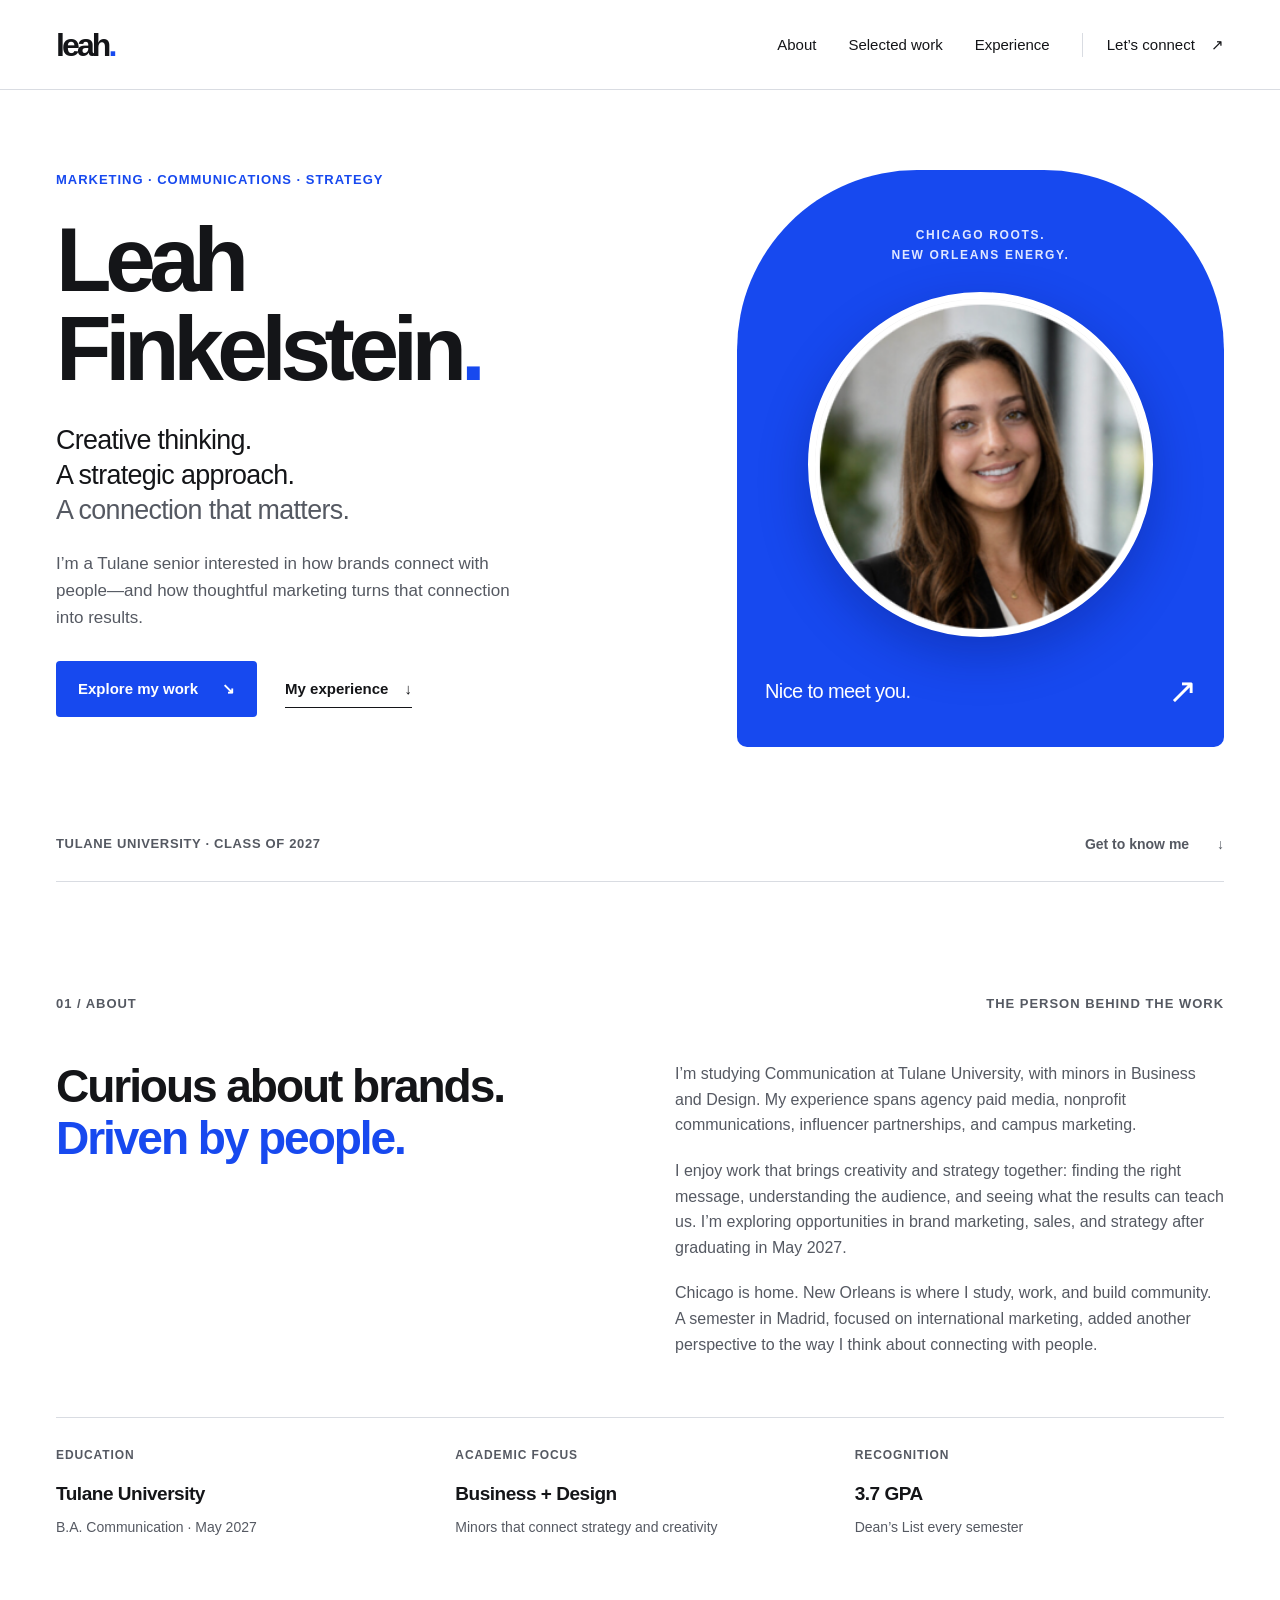
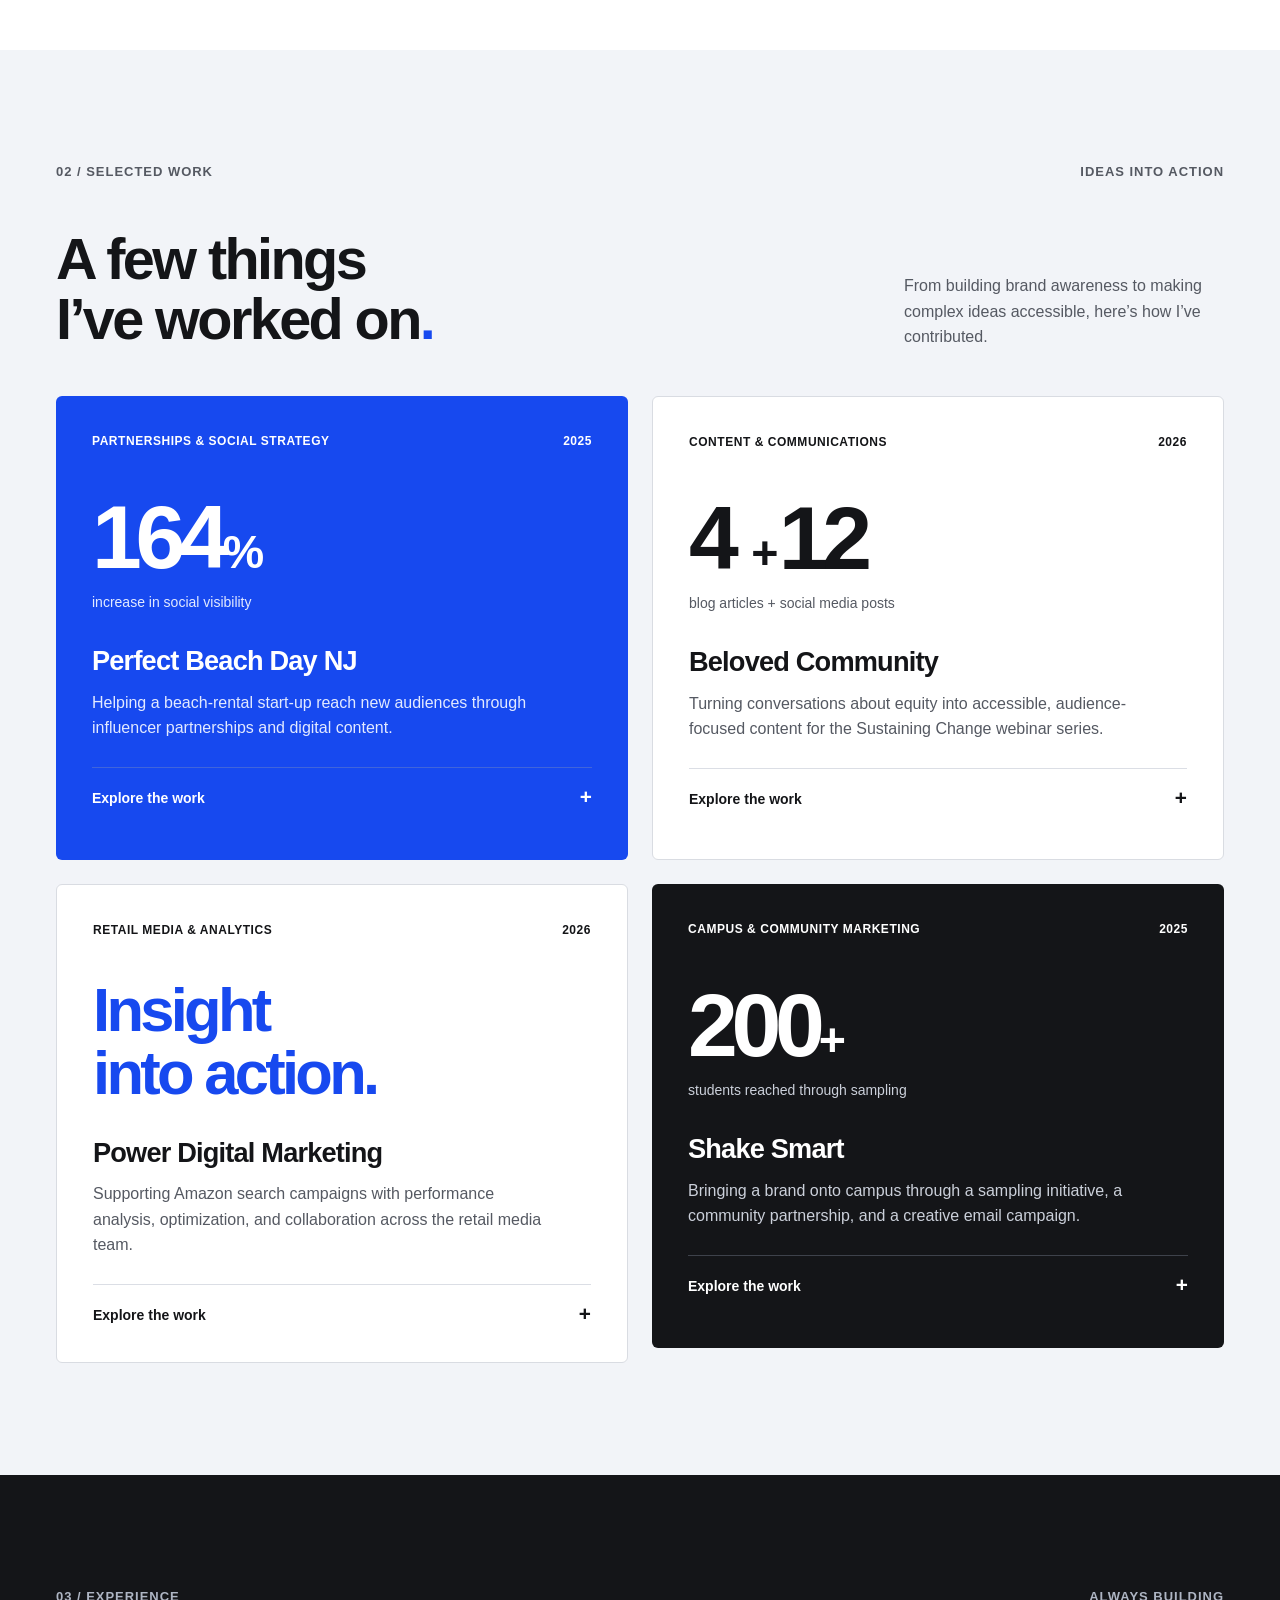
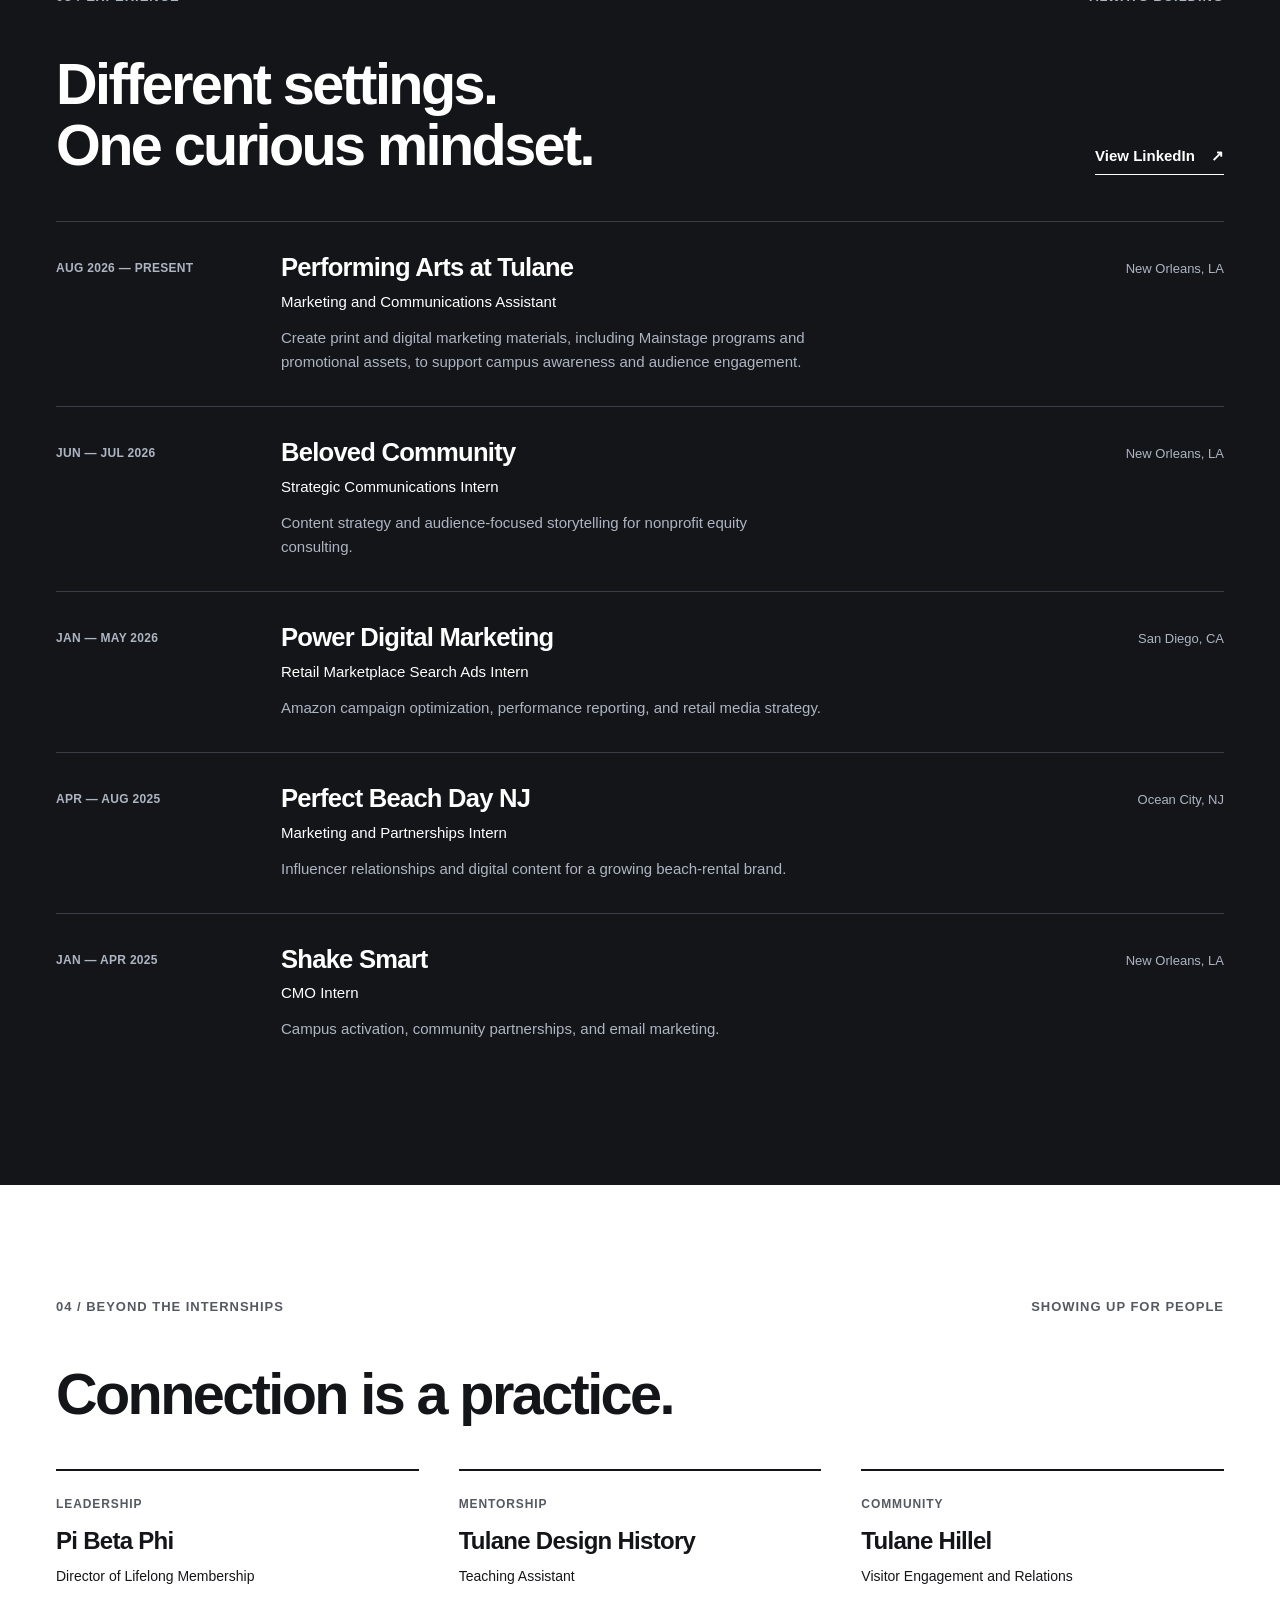
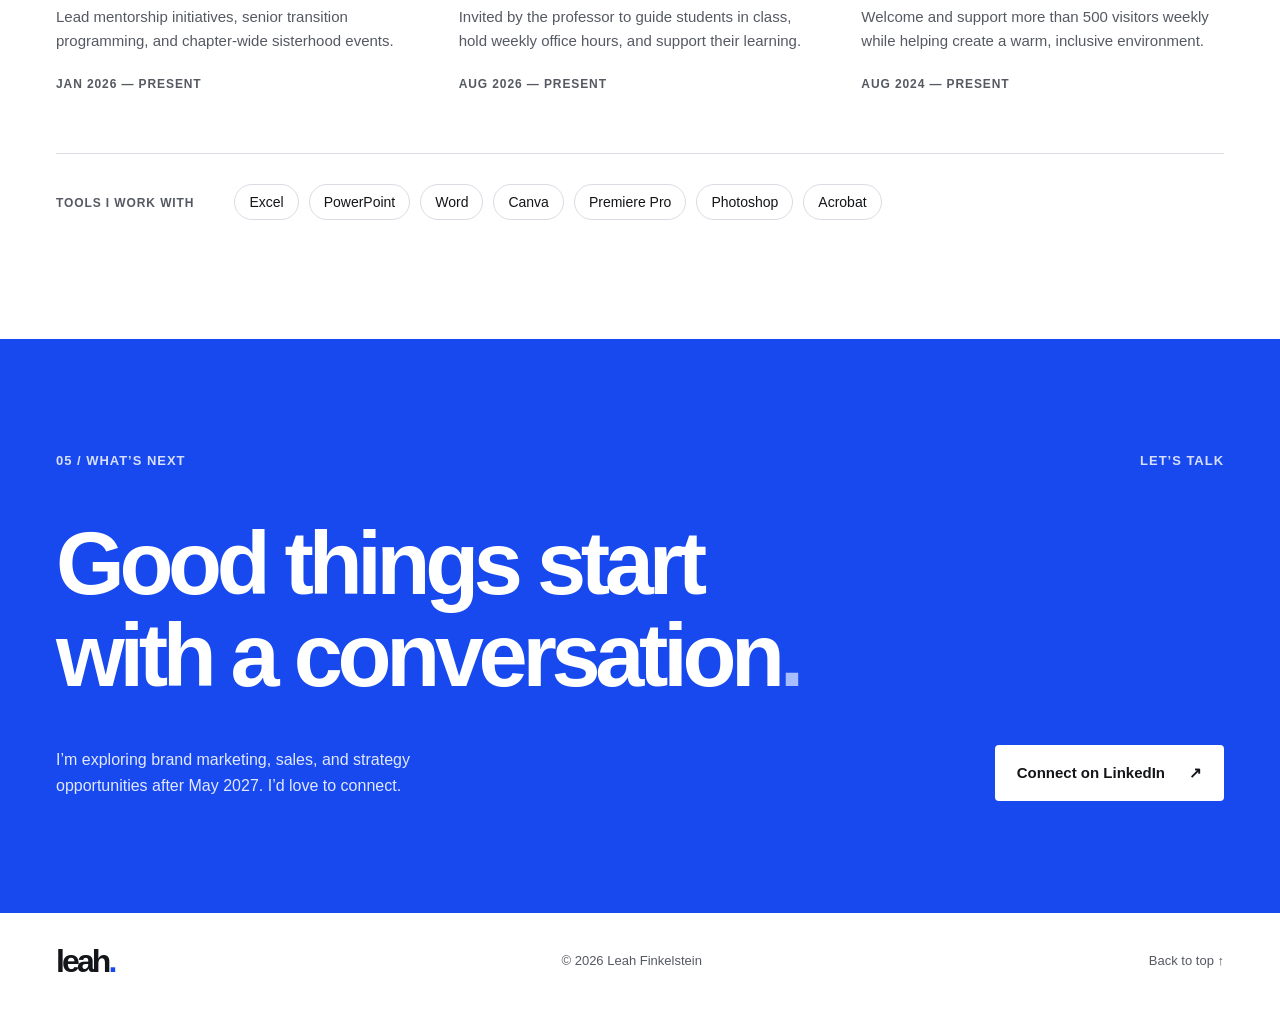
==== index.html @ 6319ee70 "Build responsive marketing portfolio with real portrait, project details, and accessible motion" ====
<!doctype html>
<html lang="en">
<head>
  <meta charset="UTF-8">
  <meta name="viewport" content="width=device-width, initial-scale=1">
  <meta name="description" content="Meet Leah Finkelstein: a Tulane Communication student bringing creative thinking and a strategic approach to brand marketing, paid media, and communications. Graduating May 2027.">
  <meta name="theme-color" content="#1749ef">
  <meta property="og:title" content="Leah Finkelstein | Marketing & Communications">
  <meta property="og:description" content="Creative thinking. Strategic execution. Explore my experience in brand marketing, partnerships, paid media, and communications.">
  <meta property="og:type" content="website">
  <title>Leah Finkelstein | Marketing & Communications</title>
  <link rel="icon" href="data:image/svg+xml,%3Csvg xmlns='http://www.w3.org/2000/svg' viewBox='0 0 64 64'%3E%3Crect width='64' height='64' rx='14' fill='%231749ef'/%3E%3Ctext x='9' y='44' font-size='34' font-family='Arial' font-weight='700' fill='white'%3ELF%3C/text%3E%3C/svg%3E">
  <link rel="stylesheet" href="styles.css">
  <script src="script.js" defer></script>
</head>
<body>
  <a class="skip-link" href="#main">Skip to content</a>
  <div class="progress" aria-hidden="true"></div>
  <header class="header">
    <a class="wordmark" href="#home" aria-label="Leah Finkelstein, home">leah<span>.</span></a>
    <button class="menu-toggle" aria-expanded="false" aria-controls="navigation">Menu <span aria-hidden="true">+</span></button>
    <nav id="navigation" aria-label="Main navigation">
      <a href="#about">About</a><a href="#work">Selected work</a><a href="#experience">Experience</a><a href="#contact" class="nav-contact">Let’s connect <span aria-hidden="true">↗</span></a>
    </nav>
  </header>
  <main id="main">
    <section class="hero wrap" id="home" aria-labelledby="hero-title">
      <div class="hero-copy">
        <p class="eyebrow entrance">MARKETING · COMMUNICATIONS · STRATEGY</p>
        <h1 id="hero-title" class="entrance">Leah<br>Finkelstein<span class="blue">.</span></h1>
        <p class="hero-intro entrance">Creative thinking.<br>A strategic approach.<br><span>A connection that matters.</span></p>
        <p class="hero-description entrance">I’m a Tulane senior interested in how brands connect with people—and how thoughtful marketing turns that connection into results.</p>
        <div class="actions entrance"><a class="button primary" href="#work">Explore my work <span aria-hidden="true">↘</span></a><a class="text-link" href="#experience">My experience <span aria-hidden="true">↓</span></a></div>
      </div>
      <div class="portrait-panel entrance">
        <div class="portrait-caption"><span>CHICAGO ROOTS.</span><span>NEW ORLEANS ENERGY.</span></div>
        <div class="portrait"><img src="assets/leah-portrait.png" alt="Leah Finkelstein smiling in a professional headshot" width="470" height="414" fetchpriority="high"></div>
        <div class="portrait-bottom"><span>Nice to meet you.</span><span aria-hidden="true">↗</span></div>
      </div>
      <div class="hero-footer"><span>TULANE UNIVERSITY · CLASS OF 2027</span><a href="#about">Get to know me <span aria-hidden="true">↓</span></a></div>
    </section>

    <section class="about section wrap" id="about" aria-labelledby="about-title">
      <div class="section-label reveal"><span>01 / ABOUT</span><span>THE PERSON BEHIND THE WORK</span></div>
      <div class="about-grid"><h2 id="about-title" class="reveal">Curious about brands.<br><span class="blue">Driven by people.</span></h2>
        <div class="about-copy reveal"><p>I’m studying Communication at Tulane University, with minors in Business and Design. My experience spans agency paid media, nonprofit communications, influencer partnerships, and campus marketing.</p><p>I enjoy work that brings creativity and strategy together: finding the right message, understanding the audience, and seeing what the results can teach us. I’m exploring opportunities in brand marketing, sales, and strategy after graduating in May 2027.</p><p>Chicago is home. New Orleans is where I study, work, and build community. A semester in Madrid, focused on international marketing, added another perspective to the way I think about connecting with people.</p></div></div>
      <div class="education-strip reveal"><div><span class="small-label">EDUCATION</span><strong>Tulane University</strong><p>B.A. Communication · May 2027</p></div><div><span class="small-label">ACADEMIC FOCUS</span><strong>Business + Design</strong><p>Minors that connect strategy and creativity</p></div><div><span class="small-label">RECOGNITION</span><strong>3.7 GPA</strong><p>Dean’s List every semester</p></div></div>
    </section>

    <section class="work section" id="work" aria-labelledby="work-title"><div class="wrap">
      <div class="section-label reveal"><span>02 / SELECTED WORK</span><span>IDEAS INTO ACTION</span></div>
      <div class="section-heading reveal"><h2 id="work-title">A few things<br>I’ve worked on<span class="blue">.</span></h2><p>From building brand awareness to making complex ideas accessible, here’s how I’ve contributed.</p></div>
      <div class="projects">
        <article class="project project-blue reveal"><div class="project-top"><span>PARTNERSHIPS & SOCIAL STRATEGY</span><span>2025</span></div><div class="project-stat">164<span>%</span></div><p class="stat-label">increase in social visibility</p><h3>Perfect Beach Day NJ</h3><p>Helping a beach-rental start-up reach new audiences through influencer partnerships and digital content.</p><details><summary>Explore the work <span aria-hidden="true">+</span></summary><div class="detail-content"><p><strong>My role:</strong> Marketing and Partnerships Intern.</p><p>Built and managed 15 influencer partnerships and developed data-driven digital content strategies.</p><p><strong>The results:</strong> Social visibility increased 164% and reach increased 147%, with 97% of resulting traffic coming from new audiences.</p></div></details></article>
        <article class="project project-light reveal"><div class="project-top"><span>CONTENT & COMMUNICATIONS</span><span>2026</span></div><div class="project-stat">4 <span>+ </span>12</div><p class="stat-label">blog articles + social media posts</p><h3>Beloved Community</h3><p>Turning conversations about equity into accessible, audience-focused content for the Sustaining Change webinar series.</p><details><summary>Explore the work <span aria-hidden="true">+</span></summary><div class="detail-content"><p><strong>My role:</strong> Strategic Communications Intern.</p><p>Developed content strategy, four blog articles, and 12 social media posts to extend the webinar series’ reach.</p><p>Analyzed recordings and transcripts to identify compelling quotes and recommend short-form video segments for promotional campaigns.</p></div></details></article>
        <article class="project project-light reveal"><div class="project-top"><span>RETAIL MEDIA & ANALYTICS</span><span>2026</span></div><div class="project-word">Insight<br>into action.</div><h3>Power Digital Marketing</h3><p>Supporting Amazon search campaigns with performance analysis, optimization, and collaboration across the retail media team.</p><details><summary>Explore the work <span aria-hidden="true">+</span></summary><div class="detail-content"><p><strong>My role:</strong> Retail Marketplace Search Ads Intern.</p><p>Analyzed weekly and month-to-date revenue, traffic, and conversion data to guide bid, budget, and targeting adjustments.</p><p>Collaborated with strategists on launches, budgets, recurring reporting, client presentations, and cross-channel marketing strategy.</p></div></details></article>
        <article class="project project-dark reveal"><div class="project-top"><span>CAMPUS & COMMUNITY MARKETING</span><span>2025</span></div><div class="project-stat">200<span>+</span></div><p class="stat-label">students reached through sampling</p><h3>Shake Smart</h3><p>Bringing a brand onto campus through a sampling initiative, a community partnership, and a creative email campaign.</p><details><summary>Explore the work <span aria-hidden="true">+</span></summary><div class="detail-content"><p><strong>My role:</strong> CMO Intern.</p><p>Developed an on-campus sampling initiative that distributed products to more than 200 students in the brand’s target audience.</p><p>Partnered with the Tulane University Service-Dog Training and Education Program on a charity event. A themed email campaign was featured in Shake Smart’s national newsletter for its creativity and community impact.</p></div></details></article>
      </div>
    </div></section>

    <section class="experience section" id="experience" aria-labelledby="experience-title"><div class="wrap">
      <div class="section-label reveal"><span>03 / EXPERIENCE</span><span>ALWAYS BUILDING</span></div>
      <div class="section-heading reveal"><h2 id="experience-title">Different settings.<br>One curious mindset.</h2><a class="text-link" href="https://www.linkedin.com/in/leah-c-finkelstein" target="_blank" rel="noopener noreferrer">View LinkedIn <span aria-hidden="true">↗</span><span class="sr-only"> (opens in a new tab)</span></a></div>
      <div class="experience-list">
        <article class="experience-row reveal"><p class="date">AUG 2026 — PRESENT</p><div><h3>Performing Arts at Tulane</h3><p class="role">Marketing and Communications Assistant</p><p>Create print and digital marketing materials, including Mainstage programs and promotional assets, to support campus awareness and audience engagement.</p></div><span class="location">New Orleans, LA</span></article>
        <article class="experience-row reveal"><p class="date">JUN — JUL 2026</p><div><h3>Beloved Community</h3><p class="role">Strategic Communications Intern</p><p>Content strategy and audience-focused storytelling for nonprofit equity consulting.</p></div><span class="location">New Orleans, LA</span></article>
        <article class="experience-row reveal"><p class="date">JAN — MAY 2026</p><div><h3>Power Digital Marketing</h3><p class="role">Retail Marketplace Search Ads Intern</p><p>Amazon campaign optimization, performance reporting, and retail media strategy.</p></div><span class="location">San Diego, CA</span></article>
        <article class="experience-row reveal"><p class="date">APR — AUG 2025</p><div><h3>Perfect Beach Day NJ</h3><p class="role">Marketing and Partnerships Intern</p><p>Influencer relationships and digital content for a growing beach-rental brand.</p></div><span class="location">Ocean City, NJ</span></article>
        <article class="experience-row reveal"><p class="date">JAN — APR 2025</p><div><h3>Shake Smart</h3><p class="role">CMO Intern</p><p>Campus activation, community partnerships, and email marketing.</p></div><span class="location">New Orleans, LA</span></article>
      </div>
    </div></section>

    <section class="leadership section wrap" aria-labelledby="leadership-title"><div class="section-label reveal"><span>04 / BEYOND THE INTERNSHIPS</span><span>SHOWING UP FOR PEOPLE</span></div><h2 id="leadership-title" class="reveal">Connection is a practice.</h2>
      <div class="leadership-grid">
        <article class="reveal"><span class="small-label">LEADERSHIP</span><h3>Pi Beta Phi</h3><p class="role">Director of Lifelong Membership</p><p>Lead mentorship initiatives, senior transition programming, and chapter-wide sisterhood events.</p><span class="date">JAN 2026 — PRESENT</span></article>
        <article class="reveal"><span class="small-label">MENTORSHIP</span><h3>Tulane Design History</h3><p class="role">Teaching Assistant</p><p>Invited by the professor to guide students in class, hold weekly office hours, and support their learning.</p><span class="date">AUG 2026 — PRESENT</span></article>
        <article class="reveal"><span class="small-label">COMMUNITY</span><h3>Tulane Hillel</h3><p class="role">Visitor Engagement and Relations</p><p>Welcome and support more than 500 visitors weekly while helping create a warm, inclusive environment.</p><span class="date">AUG 2024 — PRESENT</span></article>
      </div>
      <div class="tools-row reveal"><span class="small-label">TOOLS I WORK WITH</span><ul aria-label="Tools"><li>Excel</li><li>PowerPoint</li><li>Word</li><li>Canva</li><li>Premiere Pro</li><li>Photoshop</li><li>Acrobat</li></ul></div>
    </section>

    <section class="contact section" id="contact" aria-labelledby="contact-title"><div class="wrap"><div class="section-label reveal"><span>05 / WHAT’S NEXT</span><span>LET’S TALK</span></div><h2 id="contact-title" class="reveal">Good things start<br>with a conversation<span>.</span></h2><div class="contact-bottom reveal"><p>I’m exploring brand marketing, sales, and strategy opportunities after May 2027. I’d love to connect.</p><a class="button light" href="https://www.linkedin.com/in/leah-c-finkelstein" target="_blank" rel="noopener noreferrer">Connect on LinkedIn <span aria-hidden="true">↗</span><span class="sr-only"> (opens in a new tab)</span></a></div></div></section>
  </main>
  <footer class="footer wrap"><a class="wordmark" href="#home" aria-label="Back to top">leah<span>.</span></a><span>© 2026 Leah Finkelstein</span><a href="#home">Back to top ↑</a></footer>
</body>
</html>
---- styles.css ----
:root{--blue:#1749ef;--ink:#141518;--muted:#555962;--line:#d9dce2;--paper:#fff;--light:#f2f4f8;--max:1240px}*{box-sizing:border-box}html{scroll-behavior:smooth;scroll-padding-top:100px}body{margin:0;background:var(--paper);color:var(--ink);font-family:Arial,Helvetica,sans-serif;font-size:16px;line-height:1.6}a{color:inherit;text-decoration:none}button{font:inherit}a,button,summary{-webkit-tap-highlight-color:transparent}a:focus-visible,button:focus-visible,summary:focus-visible{outline:3px solid #ffb000;outline-offset:6px}::selection{background:#c8d4ff;color:#101321}.wrap{width:min(var(--max),calc(100% - 112px));margin-inline:auto}.section{padding-block:112px}h1,h2,h3,p{margin:0}h1,h2,h3{line-height:1.05;letter-spacing:-.045em}h2{font-size:clamp(2.35rem,4.5vw,4rem);font-weight:600}h3{font-size:1.7rem;letter-spacing:-.03em}p{color:var(--muted)}.blue{color:var(--blue)}.header{height:90px;display:flex;align-items:center;justify-content:space-between;padding-inline:56px;border-bottom:1px solid var(--line);position:sticky;top:0;z-index:20;background:rgba(255,255,255,.95);backdrop-filter:blur(16px)}.wordmark{font-size:2rem;letter-spacing:-.09em;font-weight:800;line-height:1}.wordmark span{color:var(--blue)}nav{display:flex;align-items:center;gap:32px;font-size:.9375rem}nav a{transition:color .2s}nav a:hover{color:var(--blue)}.nav-contact{padding-left:24px;border-left:1px solid var(--line)}.nav-contact span{margin-left:12px}.menu-toggle{display:none}.progress{position:fixed;top:0;left:0;width:100%;height:3px;background:var(--blue);z-index:30;transform:scaleX(0);transform-origin:left}.hero{display:grid;grid-template-columns:1.3fr 1fr;gap:48px;padding-top:80px}.eyebrow,.section-label,.small-label,.project-top,.date,.portrait-caption,.hero-footer{font-size:.8125rem;letter-spacing:.075em;font-weight:600}.eyebrow{color:var(--blue);margin-bottom:24px}.hero h1{font-size:clamp(3.5rem,7.1vw,6.75rem);font-weight:600;letter-spacing:-.07em;line-height:.98}.hero-intro{color:var(--ink);font-size:clamp(1.2rem,2.1vw,1.75rem);line-height:1.3;letter-spacing:-.025em;margin-top:30px}.hero-intro span{color:var(--muted)}.hero-description{max-width:480px;margin-top:22px;font-size:1.0625rem;line-height:1.6}.actions{display:flex;gap:28px;align-items:center;margin-top:30px}.button{display:inline-flex;gap:24px;align-items:center;justify-content:center;padding:16px 22px;font-size:.9375rem;font-weight:600;border-radius:4px;transition:transform .2s,box-shadow .2s}.button:hover{transform:translateY(-3px);box-shadow:0 8px 24px #0002}.primary{background:var(--blue);color:white}.text-link{font-size:.9375rem;font-weight:600;border-bottom:1px solid;padding-block:6px;display:inline-block}.text-link:hover{color:var(--blue)}.text-link span[aria-hidden]{margin-left:12px}.portrait-panel{background:var(--blue);color:white;align-self:stretch;border-radius:180px 180px 10px 10px;min-height:540px;display:flex;align-items:center;justify-content:space-between;flex-direction:column;padding:55px 28px 28px;position:relative;overflow:hidden;transition:transform .4s}.portrait-panel:hover{transform:rotate(1deg)}.portrait-caption{display:flex;flex-direction:column;text-align:center;line-height:1.7;color:#e0e7ff;font-size:.75rem;letter-spacing:.14em}.portrait{width:88%;max-width:345px;aspect-ratio:1;border-radius:50%;overflow:hidden;position:relative;box-shadow:0 18px 50px #05166b55;border:7px solid white;margin-block:26px;background:#eee}.portrait img{position:absolute;width:167.86%;max-width:none;height:auto;left:-33.57%;top:-28.57%}.portrait-bottom{width:100%;display:flex;justify-content:space-between;align-items:center;font-size:1.25rem;letter-spacing:-.03em}.portrait-bottom span:last-child{font-size:2.2rem}.hero-footer{grid-column:1/-1;display:flex;justify-content:space-between;align-items:center;padding-block:26px;border-bottom:1px solid var(--line);color:var(--muted);margin-top:12px;letter-spacing:.05em}.hero-footer a{font-size:.875rem;letter-spacing:0}.hero-footer a span{margin-left:24px}.section-label{display:flex;justify-content:space-between;gap:20px;color:var(--muted);margin-bottom:46px}.section-label span:last-child{color:var(--muted)}.about-grid{display:grid;grid-template-columns:1fr 1fr;gap:70px}.about h2{font-size:clamp(2.4rem,3.6vw,3.5rem);line-height:1.12}.about-copy p+p{margin-top:20px}.education-strip{display:grid;grid-template-columns:1fr 1fr 1fr;border-top:1px solid var(--line);margin-top:60px;padding-top:28px;gap:30px}.small-label{display:block;color:var(--muted);font-size:.75rem;margin-bottom:14px}.education-strip strong{display:block;font-size:1.1875rem;letter-spacing:-.025em}.education-strip p{font-size:.875rem;margin-top:6px}.work{background:var(--light)}.section-heading{display:flex;align-items:flex-end;justify-content:space-between;gap:40px;margin-bottom:46px}.section-heading>p{max-width:320px}.projects{display:grid;grid-template-columns:1fr 1fr;gap:24px;align-items:start}.project{padding:36px;border-radius:6px;min-height:464px;transition:transform .25s,box-shadow .25s}.project:hover{transform:translateY(-5px);box-shadow:0 16px 35px #1111}.project-top{display:flex;justify-content:space-between;gap:20px;font-size:.75rem;letter-spacing:.045em}.project-stat{font-size:clamp(4.5rem,7vw,6.5rem);font-weight:600;letter-spacing:-.07em;line-height:1;margin-top:42px}.project-stat>span{font-size:.52em}.stat-label{font-size:.875rem;margin-top:8px}.project h3{margin:34px 0 14px}.project>p:not(.stat-label){max-width:450px}.project-blue{background:var(--blue);color:#fff}.project-blue p{color:#e3eaff}.project-light{background:#fff;border:1px solid var(--line)}.project-dark{background:var(--ink);color:#fff}.project-dark p{color:#cbd0da}.project-word{font-size:clamp(3rem,4.8vw,4.1rem);font-weight:600;letter-spacing:-.06em;line-height:1.03;color:var(--blue);margin-top:38px}.project details{border-top:1px solid #929bb055;margin-top:26px}.project summary{cursor:pointer;display:flex;justify-content:space-between;padding-top:19px;list-style:none;font-size:.875rem;font-weight:600}.project summary::-webkit-details-marker{display:none}.project summary span{font-size:1.3rem;line-height:1;transition:transform .2s}.project details[open] summary span{transform:rotate(45deg)}.detail-content{padding-top:22px;font-size:.9375rem}.detail-content p+p{margin-top:12px}.experience{background:var(--ink);color:#fff}.experience .section-label,.experience .section-label span:last-child{color:#aeb5c3}.experience .text-link:hover{color:#a9bdff}.experience-row{display:grid;grid-template-columns:190px 1fr 155px;gap:35px;padding-block:32px;border-top:1px solid #393d45}.experience-row .date{color:#adb5c3;padding-top:5px;font-size:.75rem;letter-spacing:.025em}.experience-row h3{font-size:1.6rem}.experience-row p{color:#adb5c3;font-size:.9375rem;max-width:540px}.experience-row .role{color:#fff;margin-block:9px 12px}.location{font-size:.8125rem;color:#adb5c3;text-align:right;padding-top:5px}.leadership-grid{display:grid;grid-template-columns:repeat(3,1fr);gap:40px;margin-top:44px}.leadership-grid article{border-top:2px solid var(--ink);padding-top:24px}.leadership-grid h3{font-size:1.5rem}.leadership-grid .role{color:var(--ink);font-size:.875rem;margin:12px 0 18px}.leadership-grid article>p:not(.role){font-size:.9375rem}.leadership-grid .date{display:block;color:var(--muted);font-size:.75rem;margin-top:22px}.tools-row{display:flex;gap:40px;align-items:baseline;margin-top:58px;border-top:1px solid var(--line);padding-top:30px}.tools-row .small-label{white-space:nowrap}.tools-row ul{list-style:none;padding:0;margin:0;display:flex;flex-wrap:wrap;gap:10px}.tools-row li{border:1px solid var(--line);border-radius:30px;padding:6px 14px;font-size:.875rem}.contact{background:var(--blue);color:white}.contact .section-label,.contact .section-label span:last-child{color:#d7e0ff}.contact h2{font-size:clamp(2.75rem,6.9vw,6rem);letter-spacing:-.06em}.contact h2>span{color:#a8bdff}.contact-bottom{display:flex;align-items:center;justify-content:space-between;gap:40px;margin-top:42px}.contact-bottom p{color:#e1e8ff;max-width:400px}.light{background:#fff;color:var(--ink)}.footer{padding-block:32px;display:flex;justify-content:space-between;align-items:center;gap:20px}.footer>span,.footer>a:last-child{font-size:.8125rem;color:var(--muted)}.skip-link{position:fixed;left:16px;top:-100px;z-index:99;background:white;color:var(--ink);padding:12px 20px;border:2px solid var(--blue)}.skip-link:focus{top:12px}.sr-only{position:absolute;width:1px;height:1px;padding:0;margin:-1px;overflow:hidden;clip:rect(0,0,0,0);white-space:nowrap;border:0}.reveal{transition:opacity .7s ease,transform .7s ease}.motion-ready .reveal.pending{opacity:0;transform:translateY(24px)}.entrance{animation:arrive .8s both}.hero h1{animation-delay:.08s}.hero-intro{animation-delay:.15s}.hero-description{animation-delay:.2s}.actions{animation-delay:.25s}.portrait-panel{animation-delay:.2s}@keyframes arrive{from{opacity:0;transform:translateY(20px)}to{opacity:1;transform:translateY(0)}}
@media(min-width:1500px){.hero{padding-top:90px}.portrait-panel{min-height:590px}}
@media(max-width:1000px){.wrap{width:calc(100% - 64px)}.header{padding-inline:32px}.hero{gap:32px;padding-top:55px}.hero h1{font-size:clamp(3.3rem,7.4vw,5.5rem)}.portrait-panel{min-height:490px;padding-inline:22px;padding-top:45px}.portrait-caption{font-size:.6875rem}.about-grid{gap:40px}.experience-row{grid-template-columns:155px 1fr;gap:24px}.location{display:none}.project{padding:28px}.project-top{font-size:.6875rem}.leadership-grid{gap:25px}.section{padding-block:80px}.actions{gap:18px}.button{gap:15px;padding:15px 18px}}
@media(max-width:700px){html{scroll-padding-top:82px}.wrap{width:calc(100% - 40px)}.header{height:72px;padding-inline:20px}.menu-toggle{display:flex;gap:20px;align-items:center;background:none;border:1px solid var(--line);border-radius:4px;padding:7px 12px;font-size:.875rem}.menu-toggle span{font-size:1.25rem;line-height:1}nav{display:none;position:absolute;left:0;right:0;top:72px;padding:20px;background:white;box-shadow:0 10px 20px #0001;align-items:stretch;gap:0}nav.open{display:flex;flex-direction:column}nav a{padding:13px 0}.nav-contact{border-left:0;border-top:1px solid var(--line);margin-top:7px}.hero{grid-template-columns:1fr;padding-top:46px;gap:36px}.eyebrow{font-size:.6875rem;letter-spacing:.06em;margin-bottom:20px}.hero h1{font-size:clamp(3rem,12vw,5.1rem)}.hero-intro{font-size:1.4rem;margin-top:24px}.hero-description{font-size:1rem}.actions{margin-top:25px}.portrait-panel{width:100%;min-height:420px;border-radius:150px 150px 6px 6px;padding:34px 25px 18px;max-width:420px;justify-self:center}.portrait{width:68%;max-width:260px;margin-block:24px}.portrait-caption{font-size:.6875rem}.portrait-bottom{font-size:1.0625rem}.hero-footer{margin-top:0;padding-block:22px;gap:18px;font-size:.625rem;letter-spacing:.02em}.hero-footer a{font-size:.75rem}.hero-footer a span{margin-left:8px}.section{padding-block:64px}.section-label{font-size:.6875rem;margin-bottom:30px;letter-spacing:.05em}.section-label span:last-child{display:none}.about-grid{grid-template-columns:1fr;gap:26px}.about h2{font-size:2.25rem}.education-strip{grid-template-columns:1fr;gap:24px;margin-top:35px}.education-strip>div+div{padding-top:22px;border-top:1px solid var(--line)}.section-heading{align-items:flex-start;flex-direction:column;gap:24px;margin-bottom:30px}h2{font-size:2.5rem}.section-heading>p{max-width:100%}.projects{grid-template-columns:1fr;gap:18px}.project{padding:27px;min-height:0}.project-stat{font-size:5.5rem;margin-top:34px}.project-word{font-size:3.5rem}.project-top{font-size:.6875rem}.project h3{margin-top:28px;font-size:1.6rem}.experience-row{grid-template-columns:1fr;gap:12px;padding-block:27px}.experience-row h3{font-size:1.5rem}.leadership-grid{grid-template-columns:1fr;gap:32px;margin-top:32px}.tools-row{flex-direction:column;gap:6px;margin-top:35px}.contact h2{font-size:clamp(2.3rem,9.6vw,4rem)}.contact-bottom{align-items:flex-start;flex-direction:column;gap:26px;margin-top:28px}.footer{flex-wrap:wrap;padding-block:28px}.footer .wordmark{font-size:1.7rem}.footer>span{font-size:.75rem}.footer>a:last-child{font-size:.75rem}}
@media(prefers-reduced-motion:reduce){html{scroll-behavior:auto}*,*::before,*::after{animation:none!important;transition:none!important}.motion-ready .reveal.pending{opacity:1;transform:none}.portrait-panel:hover,.project:hover,.button:hover{transform:none}}
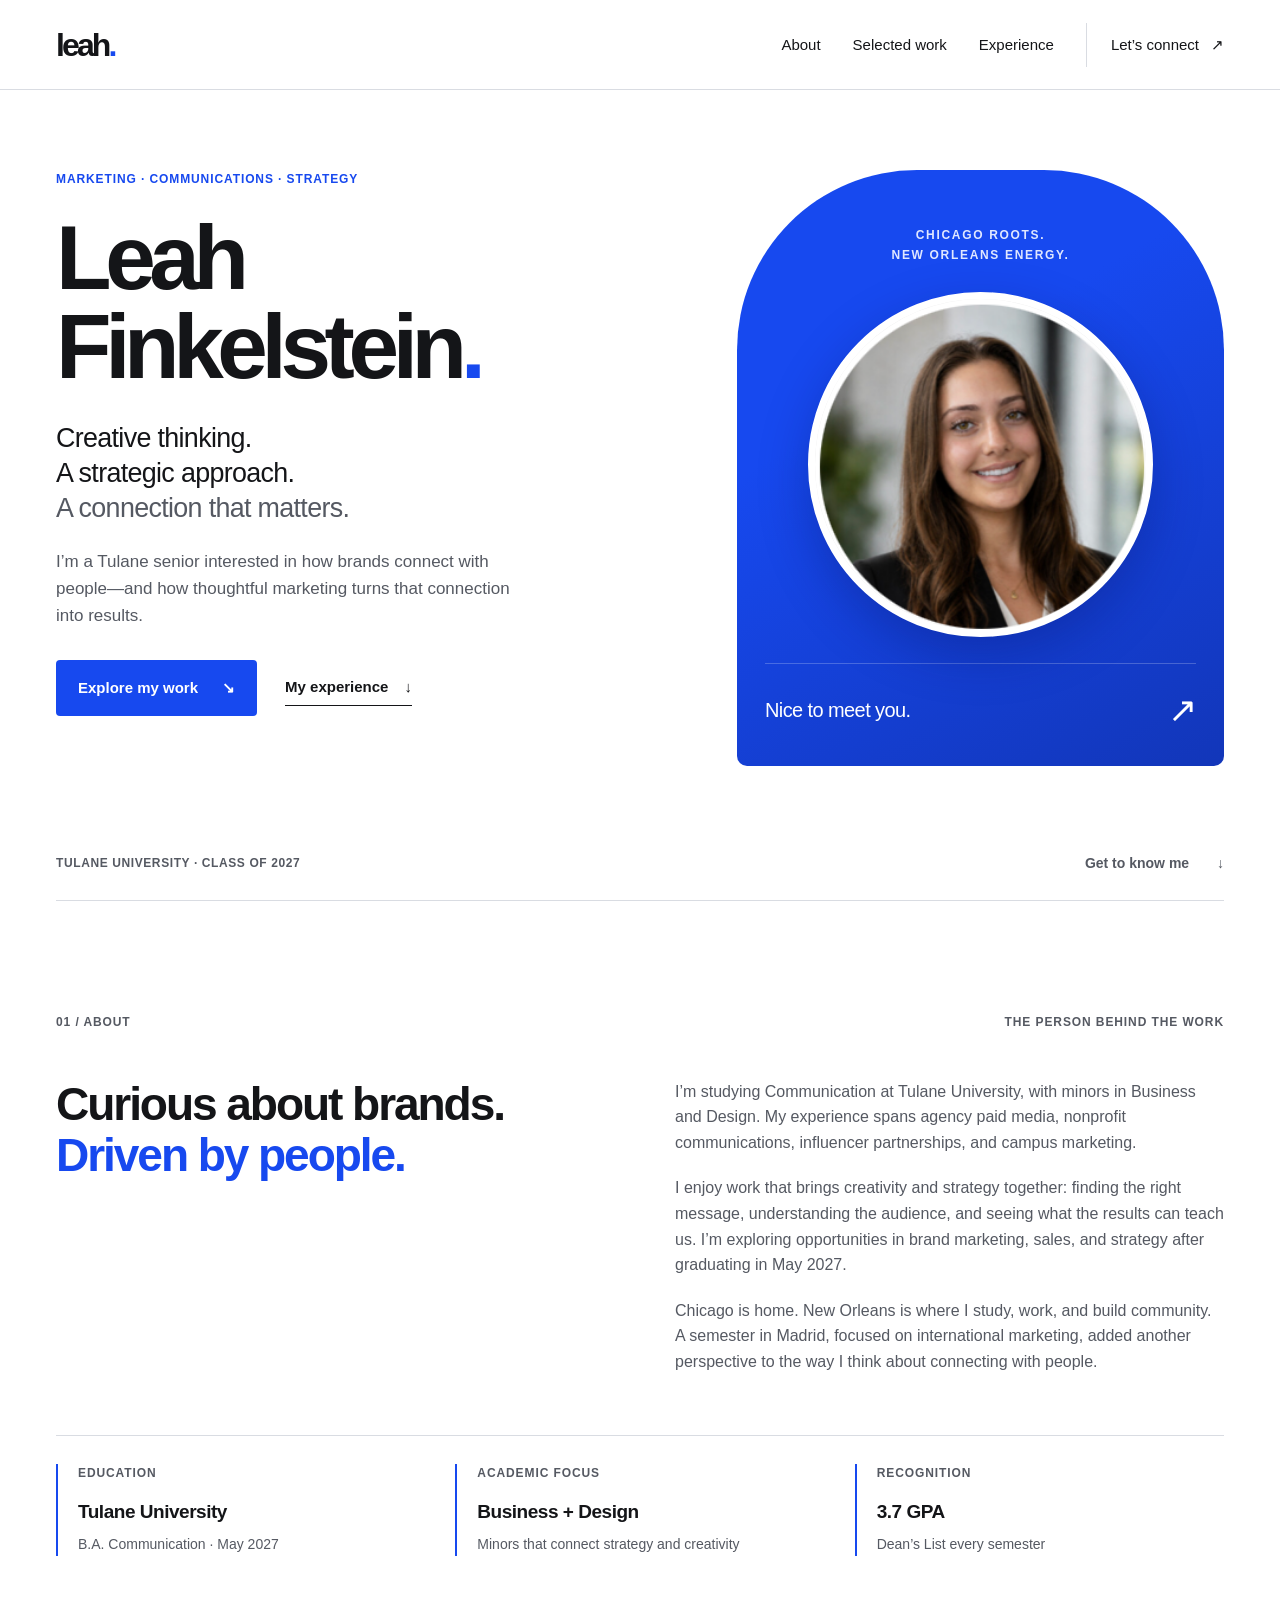
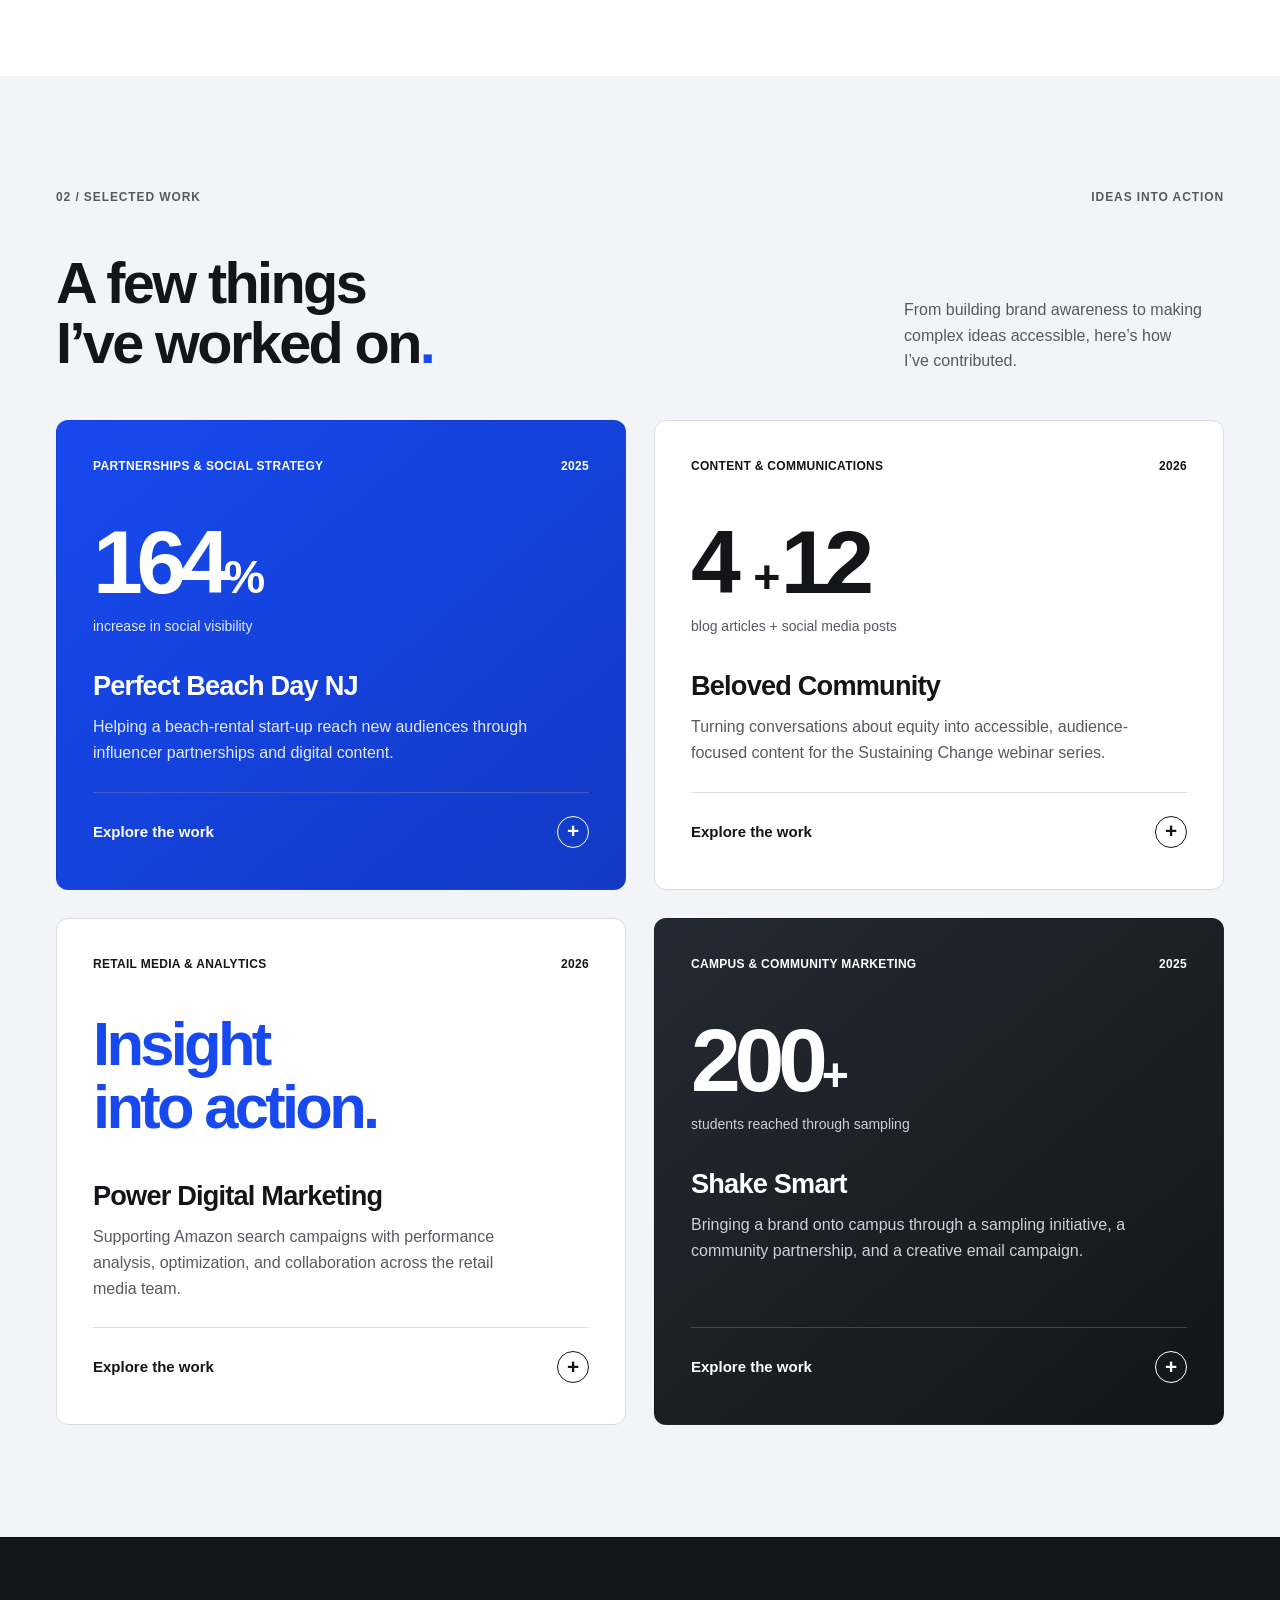
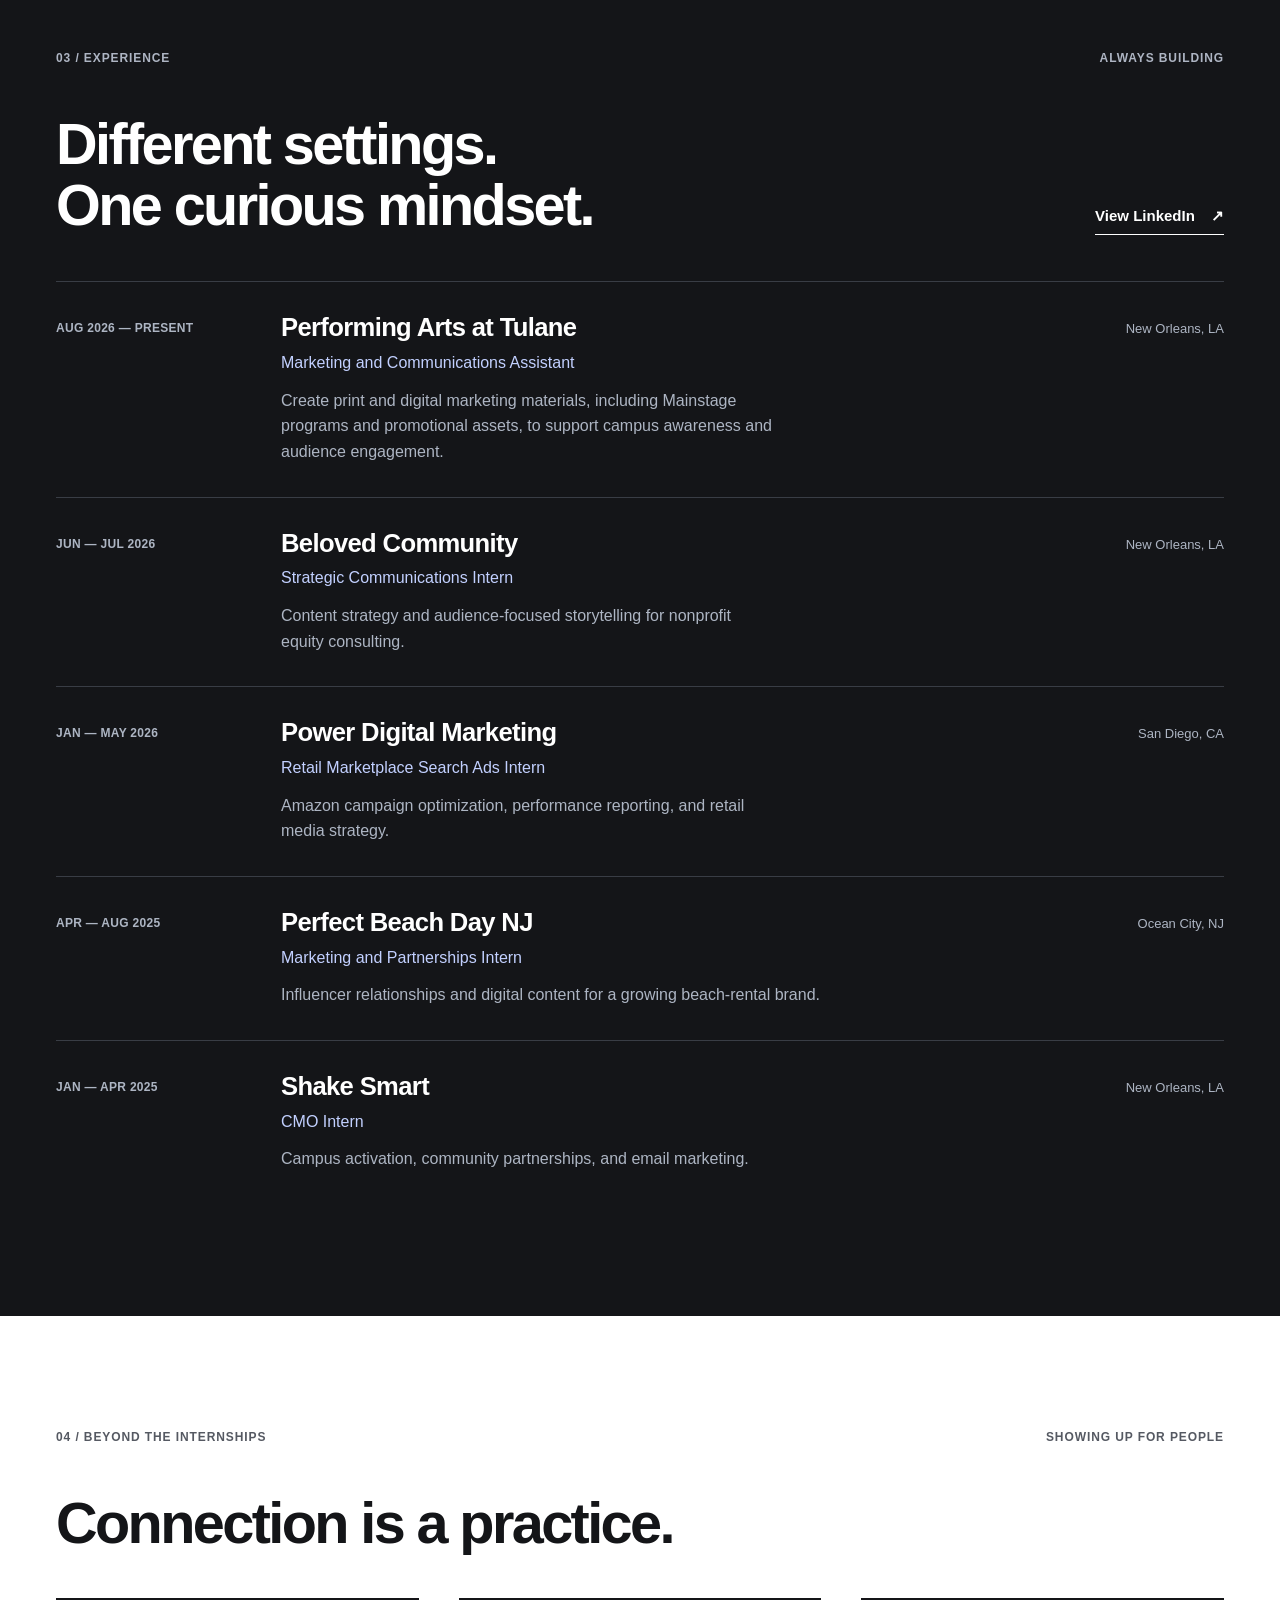
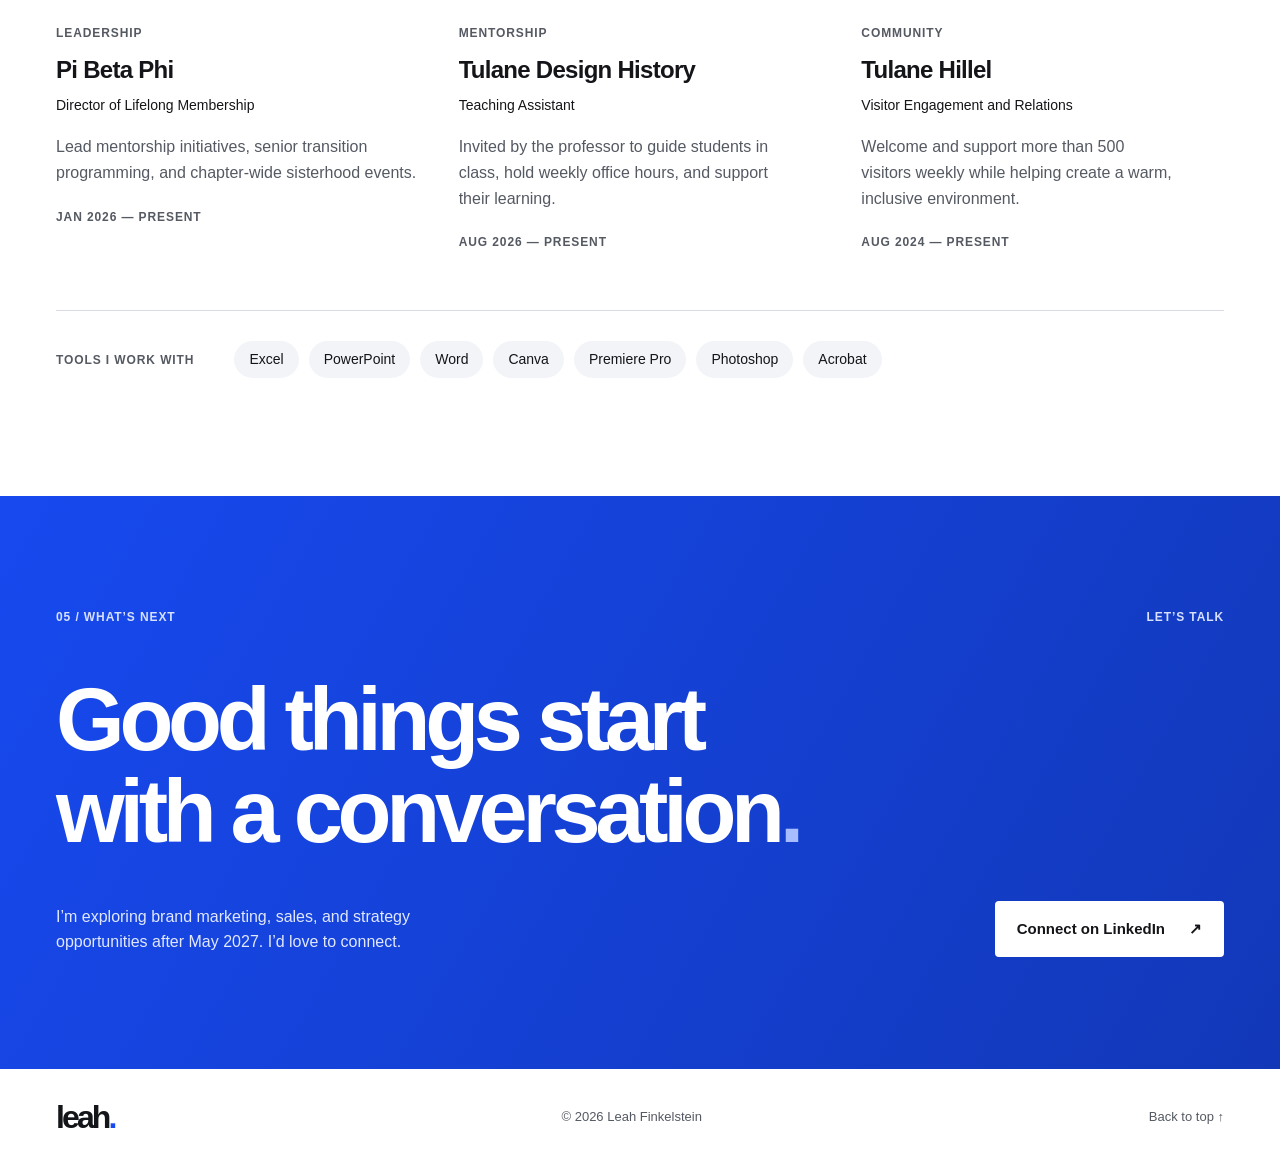
==== commit 5cee84cb: "Improve project labels and support navigation without JavaScript" ====
--- a/index.html
+++ b/index.html
@@ -10,8 +10,9 @@
   <meta property="og:type" content="website">
   <title>Leah Finkelstein | Marketing & Communications</title>
   <link rel="icon" href="data:image/svg+xml,%3Csvg xmlns='http://www.w3.org/2000/svg' viewBox='0 0 64 64'%3E%3Crect width='64' height='64' rx='14' fill='%231749ef'/%3E%3Ctext x='9' y='44' font-size='34' font-family='Arial' font-weight='700' fill='white'%3ELF%3C/text%3E%3C/svg%3E">
-  <link rel="stylesheet" href="styles.css">
-  <script src="script.js" defer></script>
+  <link rel="stylesheet" href="styles.css?v=2">
+  <script src="script.js?v=2" defer></script>
+  <noscript><style>@media(max-width:700px){.header{height:auto;flex-wrap:wrap;padding-block:16px;gap:16px}.menu-toggle{display:none}nav{position:static;display:flex;flex-wrap:wrap;padding:0;box-shadow:none;width:100%;gap:4px}nav a{padding:6px 10px}.nav-contact{border:0;margin:0}}</style></noscript>
 </head>
 <body>
   <a class="skip-link" href="#main">Skip to content</a>
@@ -51,10 +52,10 @@
       <div class="section-label reveal"><span>02 / SELECTED WORK</span><span>IDEAS INTO ACTION</span></div>
       <div class="section-heading reveal"><h2 id="work-title">A few things<br>I’ve worked on<span class="blue">.</span></h2><p>From building brand awareness to making complex ideas accessible, here’s how I’ve contributed.</p></div>
       <div class="projects">
-        <article class="project project-blue reveal"><div class="project-top"><span>PARTNERSHIPS & SOCIAL STRATEGY</span><span>2025</span></div><div class="project-stat">164<span>%</span></div><p class="stat-label">increase in social visibility</p><h3>Perfect Beach Day NJ</h3><p>Helping a beach-rental start-up reach new audiences through influencer partnerships and digital content.</p><details><summary>Explore the work <span aria-hidden="true">+</span></summary><div class="detail-content"><p><strong>My role:</strong> Marketing and Partnerships Intern.</p><p>Built and managed 15 influencer partnerships and developed data-driven digital content strategies.</p><p><strong>The results:</strong> Social visibility increased 164% and reach increased 147%, with 97% of resulting traffic coming from new audiences.</p></div></details></article>
-        <article class="project project-light reveal"><div class="project-top"><span>CONTENT & COMMUNICATIONS</span><span>2026</span></div><div class="project-stat">4 <span>+ </span>12</div><p class="stat-label">blog articles + social media posts</p><h3>Beloved Community</h3><p>Turning conversations about equity into accessible, audience-focused content for the Sustaining Change webinar series.</p><details><summary>Explore the work <span aria-hidden="true">+</span></summary><div class="detail-content"><p><strong>My role:</strong> Strategic Communications Intern.</p><p>Developed content strategy, four blog articles, and 12 social media posts to extend the webinar series’ reach.</p><p>Analyzed recordings and transcripts to identify compelling quotes and recommend short-form video segments for promotional campaigns.</p></div></details></article>
-        <article class="project project-light reveal"><div class="project-top"><span>RETAIL MEDIA & ANALYTICS</span><span>2026</span></div><div class="project-word">Insight<br>into action.</div><h3>Power Digital Marketing</h3><p>Supporting Amazon search campaigns with performance analysis, optimization, and collaboration across the retail media team.</p><details><summary>Explore the work <span aria-hidden="true">+</span></summary><div class="detail-content"><p><strong>My role:</strong> Retail Marketplace Search Ads Intern.</p><p>Analyzed weekly and month-to-date revenue, traffic, and conversion data to guide bid, budget, and targeting adjustments.</p><p>Collaborated with strategists on launches, budgets, recurring reporting, client presentations, and cross-channel marketing strategy.</p></div></details></article>
-        <article class="project project-dark reveal"><div class="project-top"><span>CAMPUS & COMMUNITY MARKETING</span><span>2025</span></div><div class="project-stat">200<span>+</span></div><p class="stat-label">students reached through sampling</p><h3>Shake Smart</h3><p>Bringing a brand onto campus through a sampling initiative, a community partnership, and a creative email campaign.</p><details><summary>Explore the work <span aria-hidden="true">+</span></summary><div class="detail-content"><p><strong>My role:</strong> CMO Intern.</p><p>Developed an on-campus sampling initiative that distributed products to more than 200 students in the brand’s target audience.</p><p>Partnered with the Tulane University Service-Dog Training and Education Program on a charity event. A themed email campaign was featured in Shake Smart’s national newsletter for its creativity and community impact.</p></div></details></article>
+        <article class="project project-blue reveal"><div class="project-top"><span>PARTNERSHIPS & SOCIAL STRATEGY</span><span>2025</span></div><div class="project-stat">164<span>%</span></div><p class="stat-label">increase in social visibility</p><h3>Perfect Beach Day NJ</h3><p>Helping a beach-rental start-up reach new audiences through influencer partnerships and digital content.</p><details><summary>Explore the work <span class="sr-only">at Perfect Beach Day NJ</span><span aria-hidden="true">+</span></summary><div class="detail-content"><p><strong>My role:</strong> Marketing and Partnerships Intern.</p><p>Built and managed 15 influencer partnerships and developed data-driven digital content strategies.</p><p><strong>The results:</strong> Social visibility increased 164% and reach increased 147%, with 97% of resulting traffic coming from new audiences.</p></div></details></article>
+        <article class="project project-light reveal"><div class="project-top"><span>CONTENT & COMMUNICATIONS</span><span>2026</span></div><div class="project-stat">4 <span>+ </span>12</div><p class="stat-label">blog articles + social media posts</p><h3>Beloved Community</h3><p>Turning conversations about equity into accessible, audience-focused content for the Sustaining Change webinar series.</p><details><summary>Explore the work <span class="sr-only">at Beloved Community</span><span aria-hidden="true">+</span></summary><div class="detail-content"><p><strong>My role:</strong> Strategic Communications Intern.</p><p>Developed content strategy, four blog articles, and 12 social media posts to extend the webinar series’ reach.</p><p>Analyzed recordings and transcripts to identify compelling quotes and recommend short-form video segments for promotional campaigns.</p></div></details></article>
+        <article class="project project-light reveal"><div class="project-top"><span>RETAIL MEDIA & ANALYTICS</span><span>2026</span></div><div class="project-word">Insight<br>into action.</div><h3>Power Digital Marketing</h3><p>Supporting Amazon search campaigns with performance analysis, optimization, and collaboration across the retail media team.</p><details><summary>Explore the work <span class="sr-only">at Power Digital Marketing</span><span aria-hidden="true">+</span></summary><div class="detail-content"><p><strong>My role:</strong> Retail Marketplace Search Ads Intern.</p><p>Analyzed weekly and month-to-date revenue, traffic, and conversion data to guide bid, budget, and targeting adjustments.</p><p>Collaborated with strategists on launches, budgets, recurring reporting, client presentations, and cross-channel marketing strategy.</p></div></details></article>
+        <article class="project project-dark reveal"><div class="project-top"><span>CAMPUS & COMMUNITY MARKETING</span><span>2025</span></div><div class="project-stat">200<span>+</span></div><p class="stat-label">students reached through sampling</p><h3>Shake Smart</h3><p>Bringing a brand onto campus through a sampling initiative, a community partnership, and a creative email campaign.</p><details><summary>Explore the work <span class="sr-only">at Shake Smart</span><span aria-hidden="true">+</span></summary><div class="detail-content"><p><strong>My role:</strong> CMO Intern.</p><p>Developed an on-campus sampling initiative that distributed products to more than 200 students in the brand’s target audience.</p><p>Partnered with the Tulane University Service-Dog Training and Education Program on a charity event. A themed email campaign was featured in Shake Smart’s national newsletter for its creativity and community impact.</p></div></details></article>
       </div>
     </div></section>
 
--- a/styles.css
+++ b/styles.css
@@ -3,3 +3,12 @@
 @media(max-width:1000px){.wrap{width:calc(100% - 64px)}.header{padding-inline:32px}.hero{gap:32px;padding-top:55px}.hero h1{font-size:clamp(3.3rem,7.4vw,5.5rem)}.portrait-panel{min-height:490px;padding-inline:22px;padding-top:45px}.portrait-caption{font-size:.6875rem}.about-grid{gap:40px}.experience-row{grid-template-columns:155px 1fr;gap:24px}.location{display:none}.project{padding:28px}.project-top{font-size:.6875rem}.leadership-grid{gap:25px}.section{padding-block:80px}.actions{gap:18px}.button{gap:15px;padding:15px 18px}}
 @media(max-width:700px){html{scroll-padding-top:82px}.wrap{width:calc(100% - 40px)}.header{height:72px;padding-inline:20px}.menu-toggle{display:flex;gap:20px;align-items:center;background:none;border:1px solid var(--line);border-radius:4px;padding:7px 12px;font-size:.875rem}.menu-toggle span{font-size:1.25rem;line-height:1}nav{display:none;position:absolute;left:0;right:0;top:72px;padding:20px;background:white;box-shadow:0 10px 20px #0001;align-items:stretch;gap:0}nav.open{display:flex;flex-direction:column}nav a{padding:13px 0}.nav-contact{border-left:0;border-top:1px solid var(--line);margin-top:7px}.hero{grid-template-columns:1fr;padding-top:46px;gap:36px}.eyebrow{font-size:.6875rem;letter-spacing:.06em;margin-bottom:20px}.hero h1{font-size:clamp(3rem,12vw,5.1rem)}.hero-intro{font-size:1.4rem;margin-top:24px}.hero-description{font-size:1rem}.actions{margin-top:25px}.portrait-panel{width:100%;min-height:420px;border-radius:150px 150px 6px 6px;padding:34px 25px 18px;max-width:420px;justify-self:center}.portrait{width:68%;max-width:260px;margin-block:24px}.portrait-caption{font-size:.6875rem}.portrait-bottom{font-size:1.0625rem}.hero-footer{margin-top:0;padding-block:22px;gap:18px;font-size:.625rem;letter-spacing:.02em}.hero-footer a{font-size:.75rem}.hero-footer a span{margin-left:8px}.section{padding-block:64px}.section-label{font-size:.6875rem;margin-bottom:30px;letter-spacing:.05em}.section-label span:last-child{display:none}.about-grid{grid-template-columns:1fr;gap:26px}.about h2{font-size:2.25rem}.education-strip{grid-template-columns:1fr;gap:24px;margin-top:35px}.education-strip>div+div{padding-top:22px;border-top:1px solid var(--line)}.section-heading{align-items:flex-start;flex-direction:column;gap:24px;margin-bottom:30px}h2{font-size:2.5rem}.section-heading>p{max-width:100%}.projects{grid-template-columns:1fr;gap:18px}.project{padding:27px;min-height:0}.project-stat{font-size:5.5rem;margin-top:34px}.project-word{font-size:3.5rem}.project-top{font-size:.6875rem}.project h3{margin-top:28px;font-size:1.6rem}.experience-row{grid-template-columns:1fr;gap:12px;padding-block:27px}.experience-row h3{font-size:1.5rem}.leadership-grid{grid-template-columns:1fr;gap:32px;margin-top:32px}.tools-row{flex-direction:column;gap:6px;margin-top:35px}.contact h2{font-size:clamp(2.3rem,9.6vw,4rem)}.contact-bottom{align-items:flex-start;flex-direction:column;gap:26px;margin-top:28px}.footer{flex-wrap:wrap;padding-block:28px}.footer .wordmark{font-size:1.7rem}.footer>span{font-size:.75rem}.footer>a:last-child{font-size:.75rem}}
 @media(prefers-reduced-motion:reduce){html{scroll-behavior:auto}*,*::before,*::after{animation:none!important;transition:none!important}.motion-ready .reveal.pending{opacity:1;transform:none}.portrait-panel:hover,.project:hover,.button:hover{transform:none}}
+
+/* Refined rhythm, clearer controls, and responsive interaction states. */
+h1,h2,h3{text-wrap:balance}p{text-wrap:pretty}.hero-copy{min-width:0}.actions{flex-wrap:wrap}.header{transition:box-shadow .25s,border-color .25s}.header.scrolled{box-shadow:0 4px 24px #14151808;border-bottom-color:#e5e8ef}nav a{position:relative;min-height:44px;display:inline-flex;align-items:center}nav a[aria-current="location"]{color:var(--blue)}nav a:not(.nav-contact)::after{content:"";position:absolute;bottom:2px;left:0;width:100%;height:2px;background:var(--blue);transform:scaleX(0);transform-origin:left;transition:transform .25s}nav a[aria-current="location"]::after,nav a:not(.nav-contact):hover::after{transform:scaleX(1)}.button span[aria-hidden],.text-link span[aria-hidden]{display:inline-block;transition:transform .25s}.button:hover span[aria-hidden],.text-link:hover span[aria-hidden]{transform:translate(3px,-3px)}.button.primary:hover span[aria-hidden]{transform:translate(3px,3px)}.portrait-panel{background:linear-gradient(150deg,#1749ef 35%,#1236b9 100%)}.portrait-panel:hover{transform:none}.portrait{transition:box-shadow .5s,transform .5s}.portrait-panel:hover .portrait{transform:translateY(-5px);box-shadow:0 26px 55px #04125766}.portrait-bottom{border-top:1px solid #ffffff38;padding-top:18px}.about-copy{max-width:570px}.education-strip{padding-bottom:8px}.education-strip>div{border-left:2px solid var(--blue);padding-left:20px}.projects{align-items:stretch;gap:28px}.project{display:flex;flex-direction:column;border-radius:12px;min-width:0;border:1px solid transparent}.project-light{border-color:var(--line)}.project>p:not(.stat-label){margin-bottom:26px}.project details{margin-top:auto}.project summary{min-height:60px;align-items:center;gap:18px;padding:18px 0 0;font-size:.9375rem}.project summary>span[aria-hidden]{display:inline-flex;align-items:center;justify-content:center;border:1px solid currentColor;width:32px;height:32px;border-radius:50%;flex-shrink:0}.project details[open] .detail-content{animation:arrive .3s ease-out}.project-light:has(details[open]){border-color:var(--blue)}.project:focus-within{box-shadow:0 0 0 3px #1749ef26}.project-blue{background:linear-gradient(140deg,#1749ef,#123ac5)}.project-dark{background:linear-gradient(140deg,#252933,#141518)}.project-stat{font-variant-numeric:tabular-nums}.project-word{min-height:136px}.experience-row{transition:background .25s}.experience-row:hover{background:#ffffff04}.experience-row h3{letter-spacing:-.025em}.experience-row .role{color:#c2d0ff}.tools-row li{background:var(--light);border-color:transparent}.contact{background:linear-gradient(120deg,#1749ef,#1238b8)}.menu-toggle{min-height:44px}.menu-toggle span{transition:transform .2s}.menu-toggle[aria-expanded="true"] span{transform:rotate(45deg)}.small-label,.project-top,.date,.portrait-caption,.hero-footer,.section-label,.eyebrow{font-size:max(.75rem,12px)}.project-top{line-height:1.6;letter-spacing:.025em}.project-top>span:last-child{flex-shrink:0}.leadership-grid article>p:not(.role),.experience-row p,.detail-content{font-size:1rem}
+@media(min-width:1001px){.about-grid>h2{position:sticky;top:140px;align-self:start}.projects>.project:nth-child(2n){transition-delay:.08s}.leadership-grid>article:nth-child(2){transition-delay:.08s}.leadership-grid>article:nth-child(3){transition-delay:.16s}}
+@media(hover:hover) and (pointer:fine){.project:hover{transform:translateY(-6px);box-shadow:0 18px 35px #14151812}.project-light:hover{border-color:#9aaee9}}
+@media(max-width:1000px){.project-word{min-height:118px}.experience-row .date,.leadership-grid .date{font-size:.75rem}}
+@media(max-width:700px){nav.open{animation:arrive .2s ease-out}nav a{font-size:1rem;padding:15px 12px;border-radius:5px}nav a[aria-current="location"]{background:#edf2ff}nav a:not(.nav-contact)::after{display:none}.portrait-panel{min-height:400px}.portrait-caption{font-size:.75rem;letter-spacing:.09em}.hero-footer{align-items:flex-start;flex-wrap:wrap;row-gap:10px}.hero-footer a{min-height:24px}.section-label{font-size:.75rem}.eyebrow{font-size:.75rem;letter-spacing:.025em}.project-top{font-size:.75rem}.project{padding:26px}.project-word{min-height:0}.education-strip>div+div{border-top:0;padding-top:0}.experience-row p{font-size:1rem}.projects{gap:22px}.contact .button{width:100%}.portrait-panel:hover .portrait{transform:none}.footer>a:last-child{padding-block:10px}}
+@media(prefers-reduced-motion:reduce){.portrait-panel:hover .portrait,.button:hover span[aria-hidden],.text-link:hover span[aria-hidden],.project:hover{transform:none}}
+@media print{.header,.progress,.skip-link,.menu-toggle,.actions,.hero-footer,.footer{display:none}.section{padding-block:28px}.wrap{width:100%}.hero{padding-top:0;gap:20px}.portrait-panel{min-height:0}.portrait-caption,.portrait-bottom{display:none}.portrait{max-width:180px}.reveal,.entrance,.motion-ready .reveal.pending{opacity:1!important;transform:none!important}.experience,.contact,.project{background:white!important;color:black!important}.experience p,.contact p,.project p,.experience .role{color:#333!important}.project{break-inside:avoid}.section-label{margin-bottom:16px}.project-stat{font-size:3rem}.project details{margin-top:12px}.contact h2{font-size:2.5rem}}
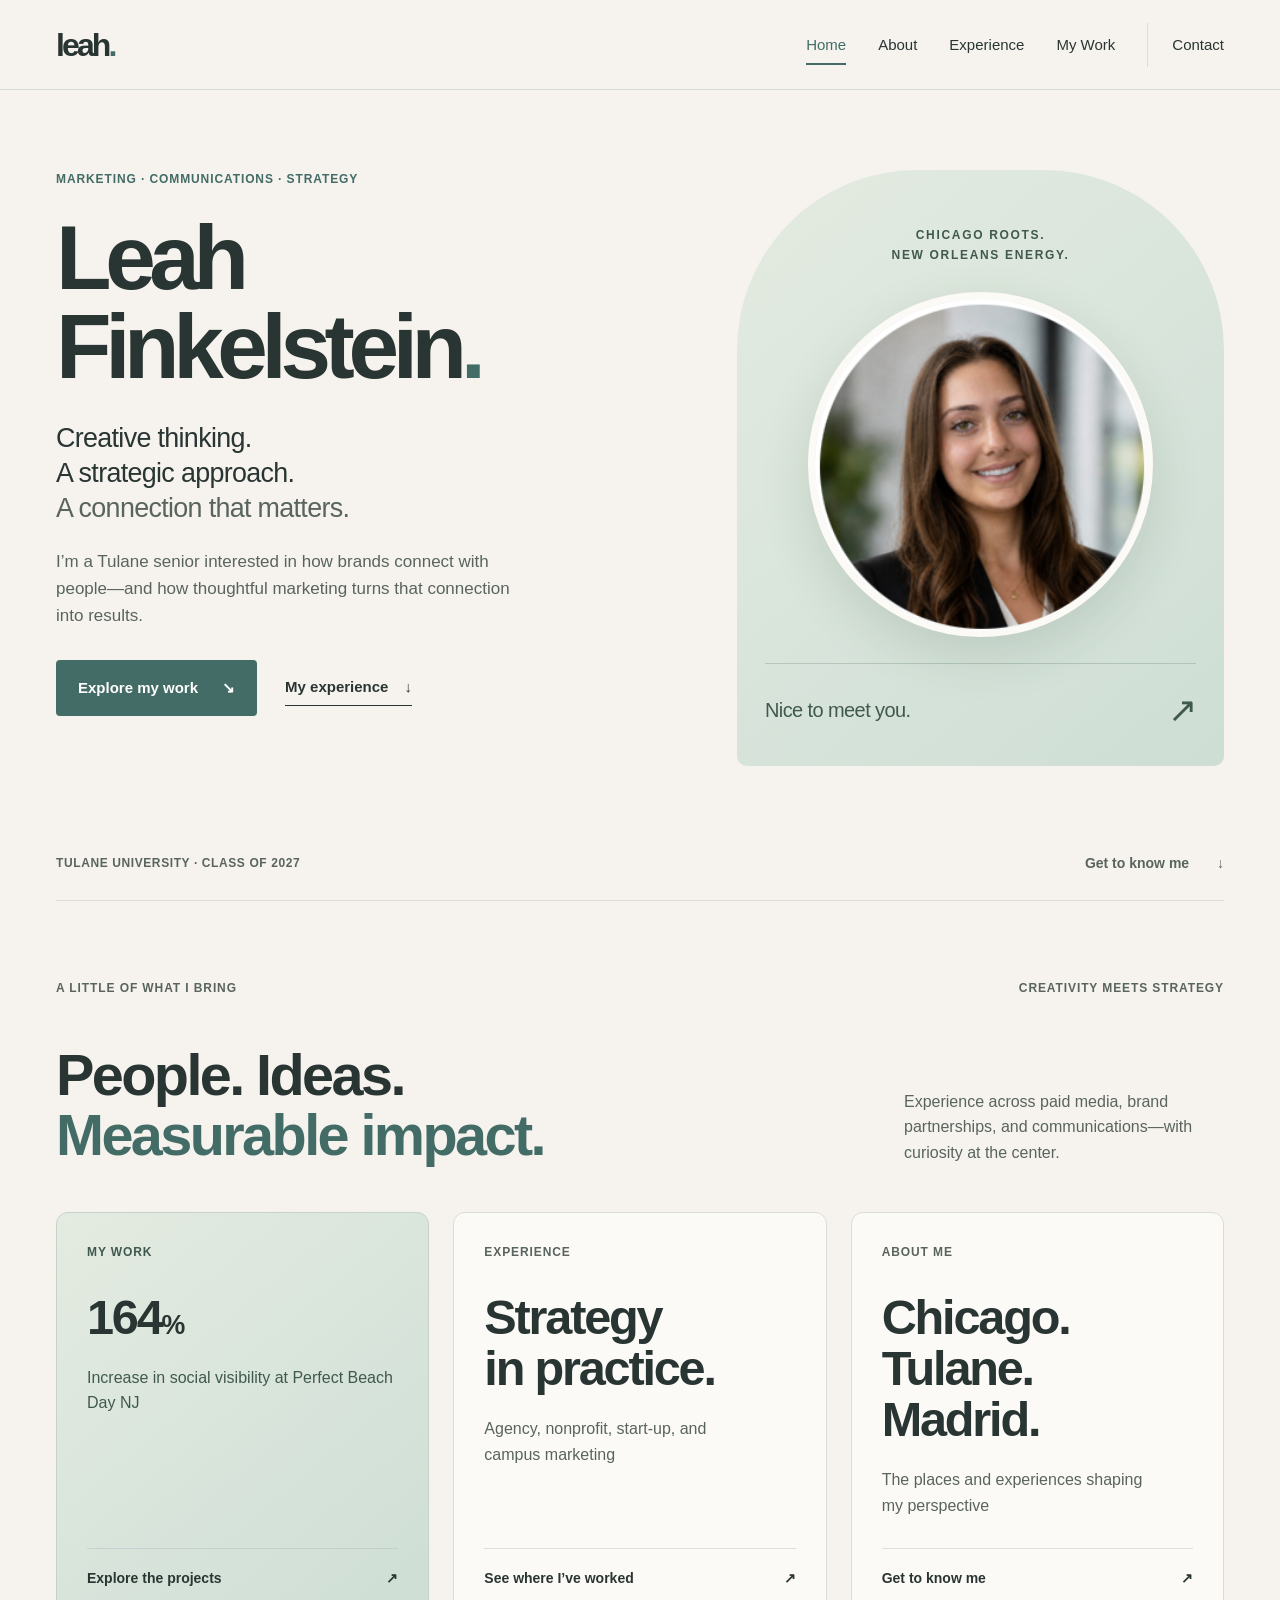
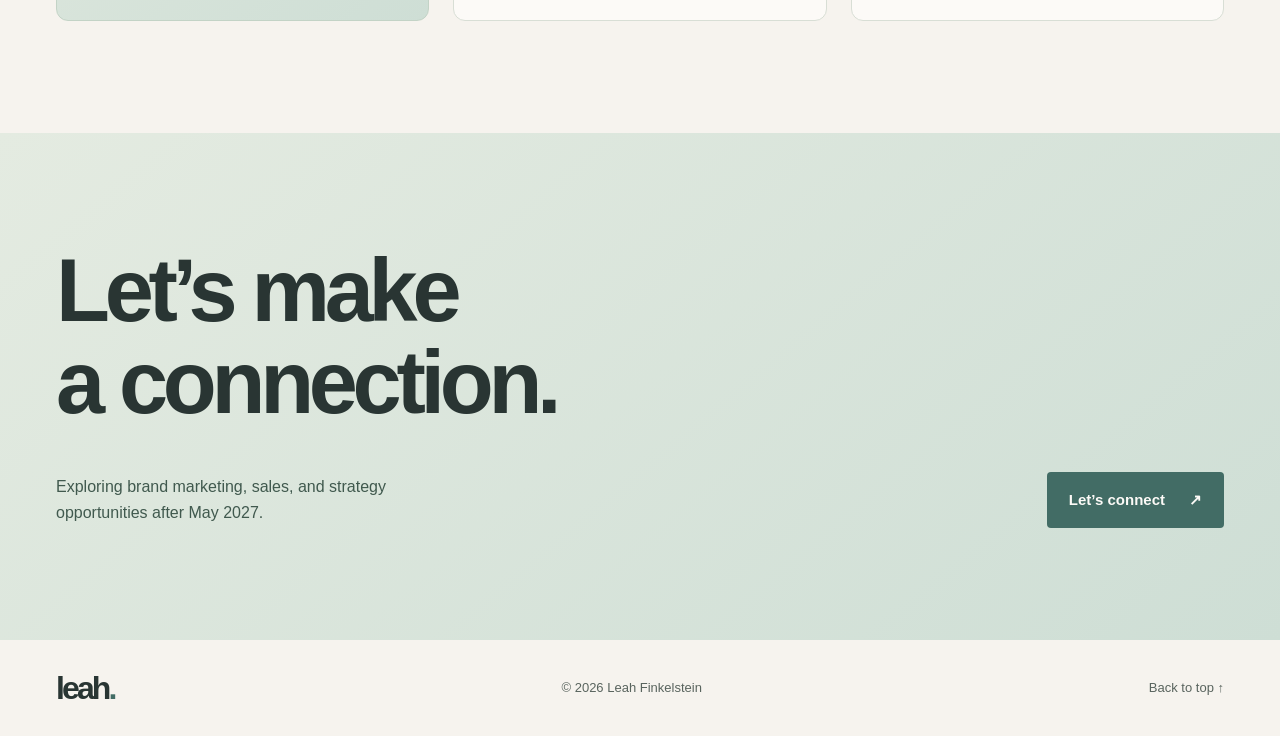
==== commit 5b68e27d: "Launch five-page portfolio with softer sage palette and verified LinkedIn credentials" ====
--- a/index.html
+++ b/index.html
@@ -3,85 +3,40 @@
 <head>
   <meta charset="UTF-8">
   <meta name="viewport" content="width=device-width, initial-scale=1">
-  <meta name="description" content="Meet Leah Finkelstein: a Tulane Communication student bringing creative thinking and a strategic approach to brand marketing, paid media, and communications. Graduating May 2027.">
-  <meta name="theme-color" content="#1749ef">
+  <meta name="description" content="Meet Leah Finkelstein, a Tulane senior connecting creative thinking with marketing strategy. Explore her experience, projects, and background.">
+  <meta name="theme-color" content="#426c65">
   <meta property="og:title" content="Leah Finkelstein | Marketing & Communications">
-  <meta property="og:description" content="Creative thinking. Strategic execution. Explore my experience in brand marketing, partnerships, paid media, and communications.">
+  <meta property="og:description" content="Meet Leah Finkelstein, a Tulane senior connecting creative thinking with marketing strategy. Explore her experience, projects, and background.">
   <meta property="og:type" content="website">
   <title>Leah Finkelstein | Marketing & Communications</title>
-  <link rel="icon" href="data:image/svg+xml,%3Csvg xmlns='http://www.w3.org/2000/svg' viewBox='0 0 64 64'%3E%3Crect width='64' height='64' rx='14' fill='%231749ef'/%3E%3Ctext x='9' y='44' font-size='34' font-family='Arial' font-weight='700' fill='white'%3ELF%3C/text%3E%3C/svg%3E">
-  <link rel="stylesheet" href="styles.css?v=2">
-  <script src="script.js?v=2" defer></script>
+  <link rel="icon" href="data:image/svg+xml,%3Csvg xmlns='http://www.w3.org/2000/svg' viewBox='0 0 64 64'%3E%3Crect width='64' height='64' rx='14' fill='%23426c65'/%3E%3Ctext x='9' y='44' font-size='34' font-family='Arial' font-weight='700' fill='white'%3ELF%3C/text%3E%3C/svg%3E">
+  <link rel="stylesheet" href="styles.css?v=4">
+  <script src="script.js?v=4" defer></script>
   <noscript><style>@media(max-width:700px){.header{height:auto;flex-wrap:wrap;padding-block:16px;gap:16px}.menu-toggle{display:none}nav{position:static;display:flex;flex-wrap:wrap;padding:0;box-shadow:none;width:100%;gap:4px}nav a{padding:6px 10px}.nav-contact{border:0;margin:0}}</style></noscript>
 </head>
-<body>
-  <a class="skip-link" href="#main">Skip to content</a>
-  <div class="progress" aria-hidden="true"></div>
-  <header class="header">
-    <a class="wordmark" href="#home" aria-label="Leah Finkelstein, home">leah<span>.</span></a>
+<body id="top">
+<a class="skip-link" href="#main">Skip to content</a>
+<div class="progress" aria-hidden="true"></div>
+<header class="header">
+    <a class="wordmark" href="index.html" aria-label="Leah Finkelstein, home">leah<span>.</span></a>
     <button class="menu-toggle" aria-expanded="false" aria-controls="navigation">Menu <span aria-hidden="true">+</span></button>
-    <nav id="navigation" aria-label="Main navigation">
-      <a href="#about">About</a><a href="#work">Selected work</a><a href="#experience">Experience</a><a href="#contact" class="nav-contact">Let’s connect <span aria-hidden="true">↗</span></a>
-    </nav>
+    <nav id="navigation" aria-label="Main navigation"><a href="index.html" aria-current="page">Home</a><a href="about.html">About</a><a href="experience.html">Experience</a><a href="work.html">My Work</a><a href="contact.html" class="nav-contact">Contact</a></nav>
   </header>
-  <main id="main">
-    <section class="hero wrap" id="home" aria-labelledby="hero-title">
+<main id="main"><section class="hero wrap" id="home" aria-labelledby="hero-title">
       <div class="hero-copy">
         <p class="eyebrow entrance">MARKETING · COMMUNICATIONS · STRATEGY</p>
         <h1 id="hero-title" class="entrance">Leah<br>Finkelstein<span class="blue">.</span></h1>
         <p class="hero-intro entrance">Creative thinking.<br>A strategic approach.<br><span>A connection that matters.</span></p>
         <p class="hero-description entrance">I’m a Tulane senior interested in how brands connect with people—and how thoughtful marketing turns that connection into results.</p>
-        <div class="actions entrance"><a class="button primary" href="#work">Explore my work <span aria-hidden="true">↘</span></a><a class="text-link" href="#experience">My experience <span aria-hidden="true">↓</span></a></div>
+        <div class="actions entrance"><a class="button primary" href="work.html">Explore my work <span aria-hidden="true">↘</span></a><a class="text-link" href="experience.html">My experience <span aria-hidden="true">↓</span></a></div>
       </div>
       <div class="portrait-panel entrance">
         <div class="portrait-caption"><span>CHICAGO ROOTS.</span><span>NEW ORLEANS ENERGY.</span></div>
         <div class="portrait"><img src="assets/leah-portrait.png" alt="Leah Finkelstein smiling in a professional headshot" width="470" height="414" fetchpriority="high"></div>
         <div class="portrait-bottom"><span>Nice to meet you.</span><span aria-hidden="true">↗</span></div>
       </div>
-      <div class="hero-footer"><span>TULANE UNIVERSITY · CLASS OF 2027</span><a href="#about">Get to know me <span aria-hidden="true">↓</span></a></div>
-    </section>
-
-    <section class="about section wrap" id="about" aria-labelledby="about-title">
-      <div class="section-label reveal"><span>01 / ABOUT</span><span>THE PERSON BEHIND THE WORK</span></div>
-      <div class="about-grid"><h2 id="about-title" class="reveal">Curious about brands.<br><span class="blue">Driven by people.</span></h2>
-        <div class="about-copy reveal"><p>I’m studying Communication at Tulane University, with minors in Business and Design. My experience spans agency paid media, nonprofit communications, influencer partnerships, and campus marketing.</p><p>I enjoy work that brings creativity and strategy together: finding the right message, understanding the audience, and seeing what the results can teach us. I’m exploring opportunities in brand marketing, sales, and strategy after graduating in May 2027.</p><p>Chicago is home. New Orleans is where I study, work, and build community. A semester in Madrid, focused on international marketing, added another perspective to the way I think about connecting with people.</p></div></div>
-      <div class="education-strip reveal"><div><span class="small-label">EDUCATION</span><strong>Tulane University</strong><p>B.A. Communication · May 2027</p></div><div><span class="small-label">ACADEMIC FOCUS</span><strong>Business + Design</strong><p>Minors that connect strategy and creativity</p></div><div><span class="small-label">RECOGNITION</span><strong>3.7 GPA</strong><p>Dean’s List every semester</p></div></div>
-    </section>
-
-    <section class="work section" id="work" aria-labelledby="work-title"><div class="wrap">
-      <div class="section-label reveal"><span>02 / SELECTED WORK</span><span>IDEAS INTO ACTION</span></div>
-      <div class="section-heading reveal"><h2 id="work-title">A few things<br>I’ve worked on<span class="blue">.</span></h2><p>From building brand awareness to making complex ideas accessible, here’s how I’ve contributed.</p></div>
-      <div class="projects">
-        <article class="project project-blue reveal"><div class="project-top"><span>PARTNERSHIPS & SOCIAL STRATEGY</span><span>2025</span></div><div class="project-stat">164<span>%</span></div><p class="stat-label">increase in social visibility</p><h3>Perfect Beach Day NJ</h3><p>Helping a beach-rental start-up reach new audiences through influencer partnerships and digital content.</p><details><summary>Explore the work <span class="sr-only">at Perfect Beach Day NJ</span><span aria-hidden="true">+</span></summary><div class="detail-content"><p><strong>My role:</strong> Marketing and Partnerships Intern.</p><p>Built and managed 15 influencer partnerships and developed data-driven digital content strategies.</p><p><strong>The results:</strong> Social visibility increased 164% and reach increased 147%, with 97% of resulting traffic coming from new audiences.</p></div></details></article>
-        <article class="project project-light reveal"><div class="project-top"><span>CONTENT & COMMUNICATIONS</span><span>2026</span></div><div class="project-stat">4 <span>+ </span>12</div><p class="stat-label">blog articles + social media posts</p><h3>Beloved Community</h3><p>Turning conversations about equity into accessible, audience-focused content for the Sustaining Change webinar series.</p><details><summary>Explore the work <span class="sr-only">at Beloved Community</span><span aria-hidden="true">+</span></summary><div class="detail-content"><p><strong>My role:</strong> Strategic Communications Intern.</p><p>Developed content strategy, four blog articles, and 12 social media posts to extend the webinar series’ reach.</p><p>Analyzed recordings and transcripts to identify compelling quotes and recommend short-form video segments for promotional campaigns.</p></div></details></article>
-        <article class="project project-light reveal"><div class="project-top"><span>RETAIL MEDIA & ANALYTICS</span><span>2026</span></div><div class="project-word">Insight<br>into action.</div><h3>Power Digital Marketing</h3><p>Supporting Amazon search campaigns with performance analysis, optimization, and collaboration across the retail media team.</p><details><summary>Explore the work <span class="sr-only">at Power Digital Marketing</span><span aria-hidden="true">+</span></summary><div class="detail-content"><p><strong>My role:</strong> Retail Marketplace Search Ads Intern.</p><p>Analyzed weekly and month-to-date revenue, traffic, and conversion data to guide bid, budget, and targeting adjustments.</p><p>Collaborated with strategists on launches, budgets, recurring reporting, client presentations, and cross-channel marketing strategy.</p></div></details></article>
-        <article class="project project-dark reveal"><div class="project-top"><span>CAMPUS & COMMUNITY MARKETING</span><span>2025</span></div><div class="project-stat">200<span>+</span></div><p class="stat-label">students reached through sampling</p><h3>Shake Smart</h3><p>Bringing a brand onto campus through a sampling initiative, a community partnership, and a creative email campaign.</p><details><summary>Explore the work <span class="sr-only">at Shake Smart</span><span aria-hidden="true">+</span></summary><div class="detail-content"><p><strong>My role:</strong> CMO Intern.</p><p>Developed an on-campus sampling initiative that distributed products to more than 200 students in the brand’s target audience.</p><p>Partnered with the Tulane University Service-Dog Training and Education Program on a charity event. A themed email campaign was featured in Shake Smart’s national newsletter for its creativity and community impact.</p></div></details></article>
-      </div>
-    </div></section>
-
-    <section class="experience section" id="experience" aria-labelledby="experience-title"><div class="wrap">
-      <div class="section-label reveal"><span>03 / EXPERIENCE</span><span>ALWAYS BUILDING</span></div>
-      <div class="section-heading reveal"><h2 id="experience-title">Different settings.<br>One curious mindset.</h2><a class="text-link" href="https://www.linkedin.com/in/leah-c-finkelstein" target="_blank" rel="noopener noreferrer">View LinkedIn <span aria-hidden="true">↗</span><span class="sr-only"> (opens in a new tab)</span></a></div>
-      <div class="experience-list">
-        <article class="experience-row reveal"><p class="date">AUG 2026 — PRESENT</p><div><h3>Performing Arts at Tulane</h3><p class="role">Marketing and Communications Assistant</p><p>Create print and digital marketing materials, including Mainstage programs and promotional assets, to support campus awareness and audience engagement.</p></div><span class="location">New Orleans, LA</span></article>
-        <article class="experience-row reveal"><p class="date">JUN — JUL 2026</p><div><h3>Beloved Community</h3><p class="role">Strategic Communications Intern</p><p>Content strategy and audience-focused storytelling for nonprofit equity consulting.</p></div><span class="location">New Orleans, LA</span></article>
-        <article class="experience-row reveal"><p class="date">JAN — MAY 2026</p><div><h3>Power Digital Marketing</h3><p class="role">Retail Marketplace Search Ads Intern</p><p>Amazon campaign optimization, performance reporting, and retail media strategy.</p></div><span class="location">San Diego, CA</span></article>
-        <article class="experience-row reveal"><p class="date">APR — AUG 2025</p><div><h3>Perfect Beach Day NJ</h3><p class="role">Marketing and Partnerships Intern</p><p>Influencer relationships and digital content for a growing beach-rental brand.</p></div><span class="location">Ocean City, NJ</span></article>
-        <article class="experience-row reveal"><p class="date">JAN — APR 2025</p><div><h3>Shake Smart</h3><p class="role">CMO Intern</p><p>Campus activation, community partnerships, and email marketing.</p></div><span class="location">New Orleans, LA</span></article>
-      </div>
-    </div></section>
-
-    <section class="leadership section wrap" aria-labelledby="leadership-title"><div class="section-label reveal"><span>04 / BEYOND THE INTERNSHIPS</span><span>SHOWING UP FOR PEOPLE</span></div><h2 id="leadership-title" class="reveal">Connection is a practice.</h2>
-      <div class="leadership-grid">
-        <article class="reveal"><span class="small-label">LEADERSHIP</span><h3>Pi Beta Phi</h3><p class="role">Director of Lifelong Membership</p><p>Lead mentorship initiatives, senior transition programming, and chapter-wide sisterhood events.</p><span class="date">JAN 2026 — PRESENT</span></article>
-        <article class="reveal"><span class="small-label">MENTORSHIP</span><h3>Tulane Design History</h3><p class="role">Teaching Assistant</p><p>Invited by the professor to guide students in class, hold weekly office hours, and support their learning.</p><span class="date">AUG 2026 — PRESENT</span></article>
-        <article class="reveal"><span class="small-label">COMMUNITY</span><h3>Tulane Hillel</h3><p class="role">Visitor Engagement and Relations</p><p>Welcome and support more than 500 visitors weekly while helping create a warm, inclusive environment.</p><span class="date">AUG 2024 — PRESENT</span></article>
-      </div>
-      <div class="tools-row reveal"><span class="small-label">TOOLS I WORK WITH</span><ul aria-label="Tools"><li>Excel</li><li>PowerPoint</li><li>Word</li><li>Canva</li><li>Premiere Pro</li><li>Photoshop</li><li>Acrobat</li></ul></div>
-    </section>
-
-    <section class="contact section" id="contact" aria-labelledby="contact-title"><div class="wrap"><div class="section-label reveal"><span>05 / WHAT’S NEXT</span><span>LET’S TALK</span></div><h2 id="contact-title" class="reveal">Good things start<br>with a conversation<span>.</span></h2><div class="contact-bottom reveal"><p>I’m exploring brand marketing, sales, and strategy opportunities after May 2027. I’d love to connect.</p><a class="button light" href="https://www.linkedin.com/in/leah-c-finkelstein" target="_blank" rel="noopener noreferrer">Connect on LinkedIn <span aria-hidden="true">↗</span><span class="sr-only"> (opens in a new tab)</span></a></div></div></section>
-  </main>
-  <footer class="footer wrap"><a class="wordmark" href="#home" aria-label="Back to top">leah<span>.</span></a><span>© 2026 Leah Finkelstein</span><a href="#home">Back to top ↑</a></footer>
+      <div class="hero-footer"><span>TULANE UNIVERSITY · CLASS OF 2027</span><a href="about.html">Get to know me <span aria-hidden="true">↓</span></a></div>
+    </section><section class="section wrap home-highlights" aria-labelledby="highlights-title"><div class="section-label reveal"><span>A LITTLE OF WHAT I BRING</span><span>CREATIVITY MEETS STRATEGY</span></div><div class="section-heading reveal"><h2 id="highlights-title">People. Ideas.<br><span class="blue">Measurable impact.</span></h2><p>Experience across paid media, brand partnerships, and communications—with curiosity at the center.</p></div><div class="home-links"><a href="work.html" class="reveal"><span class="small-label">MY WORK</span><strong>164<span>%</span></strong><p>Increase in social visibility at Perfect Beach Day NJ</p><span class="home-link-label">Explore the projects <span aria-hidden="true">↗</span></span></a><a href="experience.html" class="reveal"><span class="small-label">EXPERIENCE</span><strong>Strategy<br>in practice.</strong><p>Agency, nonprofit, start-up, and campus marketing</p><span class="home-link-label">See where I’ve worked <span aria-hidden="true">↗</span></span></a><a href="about.html" class="reveal"><span class="small-label">ABOUT ME</span><strong>Chicago.<br>Tulane.<br>Madrid.</strong><p>The places and experiences shaping my perspective</p><span class="home-link-label">Get to know me <span aria-hidden="true">↗</span></span></a></div></section><section class="contact section"><div class="wrap"><h2 class="reveal">Let’s make<br>a connection.</h2><div class="contact-bottom reveal"><p>Exploring brand marketing, sales, and strategy opportunities after May 2027.</p><a class="button light" href="contact.html">Let’s connect <span aria-hidden="true">↗</span></a></div></div></section></main>
+<footer class="footer wrap"><a class="wordmark" href="index.html" aria-label="Leah Finkelstein, home">leah<span>.</span></a><span>© 2026 Leah Finkelstein</span><a href="#top">Back to top ↑</a></footer>
 </body>
 </html>
--- a/styles.css
+++ b/styles.css
@@ -1,14 +1,36 @@
-:root{--blue:#1749ef;--ink:#141518;--muted:#555962;--line:#d9dce2;--paper:#fff;--light:#f2f4f8;--max:1240px}*{box-sizing:border-box}html{scroll-behavior:smooth;scroll-padding-top:100px}body{margin:0;background:var(--paper);color:var(--ink);font-family:Arial,Helvetica,sans-serif;font-size:16px;line-height:1.6}a{color:inherit;text-decoration:none}button{font:inherit}a,button,summary{-webkit-tap-highlight-color:transparent}a:focus-visible,button:focus-visible,summary:focus-visible{outline:3px solid #ffb000;outline-offset:6px}::selection{background:#c8d4ff;color:#101321}.wrap{width:min(var(--max),calc(100% - 112px));margin-inline:auto}.section{padding-block:112px}h1,h2,h3,p{margin:0}h1,h2,h3{line-height:1.05;letter-spacing:-.045em}h2{font-size:clamp(2.35rem,4.5vw,4rem);font-weight:600}h3{font-size:1.7rem;letter-spacing:-.03em}p{color:var(--muted)}.blue{color:var(--blue)}.header{height:90px;display:flex;align-items:center;justify-content:space-between;padding-inline:56px;border-bottom:1px solid var(--line);position:sticky;top:0;z-index:20;background:rgba(255,255,255,.95);backdrop-filter:blur(16px)}.wordmark{font-size:2rem;letter-spacing:-.09em;font-weight:800;line-height:1}.wordmark span{color:var(--blue)}nav{display:flex;align-items:center;gap:32px;font-size:.9375rem}nav a{transition:color .2s}nav a:hover{color:var(--blue)}.nav-contact{padding-left:24px;border-left:1px solid var(--line)}.nav-contact span{margin-left:12px}.menu-toggle{display:none}.progress{position:fixed;top:0;left:0;width:100%;height:3px;background:var(--blue);z-index:30;transform:scaleX(0);transform-origin:left}.hero{display:grid;grid-template-columns:1.3fr 1fr;gap:48px;padding-top:80px}.eyebrow,.section-label,.small-label,.project-top,.date,.portrait-caption,.hero-footer{font-size:.8125rem;letter-spacing:.075em;font-weight:600}.eyebrow{color:var(--blue);margin-bottom:24px}.hero h1{font-size:clamp(3.5rem,7.1vw,6.75rem);font-weight:600;letter-spacing:-.07em;line-height:.98}.hero-intro{color:var(--ink);font-size:clamp(1.2rem,2.1vw,1.75rem);line-height:1.3;letter-spacing:-.025em;margin-top:30px}.hero-intro span{color:var(--muted)}.hero-description{max-width:480px;margin-top:22px;font-size:1.0625rem;line-height:1.6}.actions{display:flex;gap:28px;align-items:center;margin-top:30px}.button{display:inline-flex;gap:24px;align-items:center;justify-content:center;padding:16px 22px;font-size:.9375rem;font-weight:600;border-radius:4px;transition:transform .2s,box-shadow .2s}.button:hover{transform:translateY(-3px);box-shadow:0 8px 24px #0002}.primary{background:var(--blue);color:white}.text-link{font-size:.9375rem;font-weight:600;border-bottom:1px solid;padding-block:6px;display:inline-block}.text-link:hover{color:var(--blue)}.text-link span[aria-hidden]{margin-left:12px}.portrait-panel{background:var(--blue);color:white;align-self:stretch;border-radius:180px 180px 10px 10px;min-height:540px;display:flex;align-items:center;justify-content:space-between;flex-direction:column;padding:55px 28px 28px;position:relative;overflow:hidden;transition:transform .4s}.portrait-panel:hover{transform:rotate(1deg)}.portrait-caption{display:flex;flex-direction:column;text-align:center;line-height:1.7;color:#e0e7ff;font-size:.75rem;letter-spacing:.14em}.portrait{width:88%;max-width:345px;aspect-ratio:1;border-radius:50%;overflow:hidden;position:relative;box-shadow:0 18px 50px #05166b55;border:7px solid white;margin-block:26px;background:#eee}.portrait img{position:absolute;width:167.86%;max-width:none;height:auto;left:-33.57%;top:-28.57%}.portrait-bottom{width:100%;display:flex;justify-content:space-between;align-items:center;font-size:1.25rem;letter-spacing:-.03em}.portrait-bottom span:last-child{font-size:2.2rem}.hero-footer{grid-column:1/-1;display:flex;justify-content:space-between;align-items:center;padding-block:26px;border-bottom:1px solid var(--line);color:var(--muted);margin-top:12px;letter-spacing:.05em}.hero-footer a{font-size:.875rem;letter-spacing:0}.hero-footer a span{margin-left:24px}.section-label{display:flex;justify-content:space-between;gap:20px;color:var(--muted);margin-bottom:46px}.section-label span:last-child{color:var(--muted)}.about-grid{display:grid;grid-template-columns:1fr 1fr;gap:70px}.about h2{font-size:clamp(2.4rem,3.6vw,3.5rem);line-height:1.12}.about-copy p+p{margin-top:20px}.education-strip{display:grid;grid-template-columns:1fr 1fr 1fr;border-top:1px solid var(--line);margin-top:60px;padding-top:28px;gap:30px}.small-label{display:block;color:var(--muted);font-size:.75rem;margin-bottom:14px}.education-strip strong{display:block;font-size:1.1875rem;letter-spacing:-.025em}.education-strip p{font-size:.875rem;margin-top:6px}.work{background:var(--light)}.section-heading{display:flex;align-items:flex-end;justify-content:space-between;gap:40px;margin-bottom:46px}.section-heading>p{max-width:320px}.projects{display:grid;grid-template-columns:1fr 1fr;gap:24px;align-items:start}.project{padding:36px;border-radius:6px;min-height:464px;transition:transform .25s,box-shadow .25s}.project:hover{transform:translateY(-5px);box-shadow:0 16px 35px #1111}.project-top{display:flex;justify-content:space-between;gap:20px;font-size:.75rem;letter-spacing:.045em}.project-stat{font-size:clamp(4.5rem,7vw,6.5rem);font-weight:600;letter-spacing:-.07em;line-height:1;margin-top:42px}.project-stat>span{font-size:.52em}.stat-label{font-size:.875rem;margin-top:8px}.project h3{margin:34px 0 14px}.project>p:not(.stat-label){max-width:450px}.project-blue{background:var(--blue);color:#fff}.project-blue p{color:#e3eaff}.project-light{background:#fff;border:1px solid var(--line)}.project-dark{background:var(--ink);color:#fff}.project-dark p{color:#cbd0da}.project-word{font-size:clamp(3rem,4.8vw,4.1rem);font-weight:600;letter-spacing:-.06em;line-height:1.03;color:var(--blue);margin-top:38px}.project details{border-top:1px solid #929bb055;margin-top:26px}.project summary{cursor:pointer;display:flex;justify-content:space-between;padding-top:19px;list-style:none;font-size:.875rem;font-weight:600}.project summary::-webkit-details-marker{display:none}.project summary span{font-size:1.3rem;line-height:1;transition:transform .2s}.project details[open] summary span{transform:rotate(45deg)}.detail-content{padding-top:22px;font-size:.9375rem}.detail-content p+p{margin-top:12px}.experience{background:var(--ink);color:#fff}.experience .section-label,.experience .section-label span:last-child{color:#aeb5c3}.experience .text-link:hover{color:#a9bdff}.experience-row{display:grid;grid-template-columns:190px 1fr 155px;gap:35px;padding-block:32px;border-top:1px solid #393d45}.experience-row .date{color:#adb5c3;padding-top:5px;font-size:.75rem;letter-spacing:.025em}.experience-row h3{font-size:1.6rem}.experience-row p{color:#adb5c3;font-size:.9375rem;max-width:540px}.experience-row .role{color:#fff;margin-block:9px 12px}.location{font-size:.8125rem;color:#adb5c3;text-align:right;padding-top:5px}.leadership-grid{display:grid;grid-template-columns:repeat(3,1fr);gap:40px;margin-top:44px}.leadership-grid article{border-top:2px solid var(--ink);padding-top:24px}.leadership-grid h3{font-size:1.5rem}.leadership-grid .role{color:var(--ink);font-size:.875rem;margin:12px 0 18px}.leadership-grid article>p:not(.role){font-size:.9375rem}.leadership-grid .date{display:block;color:var(--muted);font-size:.75rem;margin-top:22px}.tools-row{display:flex;gap:40px;align-items:baseline;margin-top:58px;border-top:1px solid var(--line);padding-top:30px}.tools-row .small-label{white-space:nowrap}.tools-row ul{list-style:none;padding:0;margin:0;display:flex;flex-wrap:wrap;gap:10px}.tools-row li{border:1px solid var(--line);border-radius:30px;padding:6px 14px;font-size:.875rem}.contact{background:var(--blue);color:white}.contact .section-label,.contact .section-label span:last-child{color:#d7e0ff}.contact h2{font-size:clamp(2.75rem,6.9vw,6rem);letter-spacing:-.06em}.contact h2>span{color:#a8bdff}.contact-bottom{display:flex;align-items:center;justify-content:space-between;gap:40px;margin-top:42px}.contact-bottom p{color:#e1e8ff;max-width:400px}.light{background:#fff;color:var(--ink)}.footer{padding-block:32px;display:flex;justify-content:space-between;align-items:center;gap:20px}.footer>span,.footer>a:last-child{font-size:.8125rem;color:var(--muted)}.skip-link{position:fixed;left:16px;top:-100px;z-index:99;background:white;color:var(--ink);padding:12px 20px;border:2px solid var(--blue)}.skip-link:focus{top:12px}.sr-only{position:absolute;width:1px;height:1px;padding:0;margin:-1px;overflow:hidden;clip:rect(0,0,0,0);white-space:nowrap;border:0}.reveal{transition:opacity .7s ease,transform .7s ease}.motion-ready .reveal.pending{opacity:0;transform:translateY(24px)}.entrance{animation:arrive .8s both}.hero h1{animation-delay:.08s}.hero-intro{animation-delay:.15s}.hero-description{animation-delay:.2s}.actions{animation-delay:.25s}.portrait-panel{animation-delay:.2s}@keyframes arrive{from{opacity:0;transform:translateY(20px)}to{opacity:1;transform:translateY(0)}}
+:root{--blue:#426c65;--ink:#293533;--muted:#59645e;--line:#d8ded5;--paper:#f6f3ee;--light:#ecefe8;--max:1240px}*{box-sizing:border-box}html{scroll-behavior:smooth;scroll-padding-top:100px}body{margin:0;background:var(--paper);color:var(--ink);font-family:Arial,Helvetica,sans-serif;font-size:16px;line-height:1.6}a{color:inherit;text-decoration:none}button{font:inherit}a,button,summary{-webkit-tap-highlight-color:transparent}a:focus-visible,button:focus-visible,summary:focus-visible{outline:3px solid #98642e;outline-offset:6px}::selection{background:#c8d9ce;color:#101321}.wrap{width:min(var(--max),calc(100% - 112px));margin-inline:auto}.section{padding-block:112px}h1,h2,h3,p{margin:0}h1,h2,h3{line-height:1.05;letter-spacing:-.045em}h2{font-size:clamp(2.35rem,4.5vw,4rem);font-weight:600}h3{font-size:1.7rem;letter-spacing:-.03em}p{color:var(--muted)}.blue{color:var(--blue)}.header{height:90px;display:flex;align-items:center;justify-content:space-between;padding-inline:56px;border-bottom:1px solid var(--line);position:sticky;top:0;z-index:20;background:rgba(246,243,238,.96);backdrop-filter:blur(16px)}.wordmark{font-size:2rem;letter-spacing:-.09em;font-weight:800;line-height:1}.wordmark span{color:var(--blue)}nav{display:flex;align-items:center;gap:32px;font-size:.9375rem}nav a{transition:color .2s}nav a:hover{color:var(--blue)}.nav-contact{padding-left:24px;border-left:1px solid var(--line)}.nav-contact span{margin-left:12px}.menu-toggle{display:none}.progress{position:fixed;top:0;left:0;width:100%;height:3px;background:var(--blue);z-index:30;transform:scaleX(0);transform-origin:left}.hero{display:grid;grid-template-columns:1.3fr 1fr;gap:48px;padding-top:80px}.eyebrow,.section-label,.small-label,.project-top,.date,.portrait-caption,.hero-footer{font-size:.8125rem;letter-spacing:.075em;font-weight:600}.eyebrow{color:var(--blue);margin-bottom:24px}.hero h1{font-size:clamp(3.5rem,7.1vw,6.75rem);font-weight:600;letter-spacing:-.07em;line-height:.98}.hero-intro{color:var(--ink);font-size:clamp(1.2rem,2.1vw,1.75rem);line-height:1.3;letter-spacing:-.025em;margin-top:30px}.hero-intro span{color:var(--muted)}.hero-description{max-width:480px;margin-top:22px;font-size:1.0625rem;line-height:1.6}.actions{display:flex;gap:28px;align-items:center;margin-top:30px}.button{display:inline-flex;gap:24px;align-items:center;justify-content:center;padding:16px 22px;font-size:.9375rem;font-weight:600;border-radius:4px;transition:transform .2s,box-shadow .2s}.button:hover{transform:translateY(-3px);box-shadow:0 8px 24px #0002}.primary{background:var(--blue);color:white}.text-link{font-size:.9375rem;font-weight:600;border-bottom:1px solid;padding-block:6px;display:inline-block}.text-link:hover{color:var(--blue)}.text-link span[aria-hidden]{margin-left:12px}.portrait-panel{background:var(--blue);color:white;align-self:stretch;border-radius:180px 180px 10px 10px;min-height:540px;display:flex;align-items:center;justify-content:space-between;flex-direction:column;padding:55px 28px 28px;position:relative;overflow:hidden;transition:transform .4s}.portrait-panel:hover{transform:rotate(1deg)}.portrait-caption{display:flex;flex-direction:column;text-align:center;line-height:1.7;color:#e5ede6;font-size:.75rem;letter-spacing:.14em}.portrait{width:88%;max-width:345px;aspect-ratio:1;border-radius:50%;overflow:hidden;position:relative;box-shadow:0 18px 50px #274b3555;border:7px solid white;margin-block:26px;background:#eee}.portrait img{position:absolute;width:167.86%;max-width:none;height:auto;left:-33.57%;top:-28.57%}.portrait-bottom{width:100%;display:flex;justify-content:space-between;align-items:center;font-size:1.25rem;letter-spacing:-.03em}.portrait-bottom span:last-child{font-size:2.2rem}.hero-footer{grid-column:1/-1;display:flex;justify-content:space-between;align-items:center;padding-block:26px;border-bottom:1px solid var(--line);color:var(--muted);margin-top:12px;letter-spacing:.05em}.hero-footer a{font-size:.875rem;letter-spacing:0}.hero-footer a span{margin-left:24px}.section-label{display:flex;justify-content:space-between;gap:20px;color:var(--muted);margin-bottom:46px}.section-label span:last-child{color:var(--muted)}.about-grid{display:grid;grid-template-columns:1fr 1fr;gap:70px}.about h2{font-size:clamp(2.4rem,3.6vw,3.5rem);line-height:1.12}.about-copy p+p{margin-top:20px}.education-strip{display:grid;grid-template-columns:1fr 1fr 1fr;border-top:1px solid var(--line);margin-top:60px;padding-top:28px;gap:30px}.small-label{display:block;color:var(--muted);font-size:.75rem;margin-bottom:14px}.education-strip strong{display:block;font-size:1.1875rem;letter-spacing:-.025em}.education-strip p{font-size:.875rem;margin-top:6px}.work{background:var(--light)}.section-heading{display:flex;align-items:flex-end;justify-content:space-between;gap:40px;margin-bottom:46px}.section-heading>p{max-width:320px}.projects{display:grid;grid-template-columns:1fr 1fr;gap:24px;align-items:start}.project{padding:36px;border-radius:6px;min-height:464px;transition:transform .25s,box-shadow .25s}.project:hover{transform:translateY(-5px);box-shadow:0 16px 35px #1111}.project-top{display:flex;justify-content:space-between;gap:20px;font-size:.75rem;letter-spacing:.045em}.project-stat{font-size:clamp(4.5rem,7vw,6.5rem);font-weight:600;letter-spacing:-.07em;line-height:1;margin-top:42px}.project-stat>span{font-size:.52em}.stat-label{font-size:.875rem;margin-top:8px}.project h3{margin:34px 0 14px}.project>p:not(.stat-label){max-width:450px}.project-blue{background:var(--blue);color:#fff}.project-blue p{color:#e5ede6}.project-light{background:#fff;border:1px solid var(--line)}.project-dark{background:var(--ink);color:#fff}.project-dark p{color:#d4ddd3}.project-word{font-size:clamp(3rem,4.8vw,4.1rem);font-weight:600;letter-spacing:-.06em;line-height:1.03;color:var(--blue);margin-top:38px}.project details{border-top:1px solid #929bb055;margin-top:26px}.project summary{cursor:pointer;display:flex;justify-content:space-between;padding-top:19px;list-style:none;font-size:.875rem;font-weight:600}.project summary::-webkit-details-marker{display:none}.project summary span{font-size:1.3rem;line-height:1;transition:transform .2s}.project details[open] summary span{transform:rotate(45deg)}.detail-content{padding-top:22px;font-size:.9375rem}.detail-content p+p{margin-top:12px}.experience{background:var(--ink);color:#fff}.experience .section-label,.experience .section-label span:last-child{color:#c1ccc2}.experience .text-link:hover{color:#d4e2d7}.experience-row{display:grid;grid-template-columns:190px 1fr 155px;gap:35px;padding-block:32px;border-top:1px solid #526258}.experience-row .date{color:#c1ccc2;padding-top:5px;font-size:.75rem;letter-spacing:.025em}.experience-row h3{font-size:1.6rem}.experience-row p{color:#c1ccc2;font-size:.9375rem;max-width:540px}.experience-row .role{color:#fff;margin-block:9px 12px}.location{font-size:.8125rem;color:#c1ccc2;text-align:right;padding-top:5px}.leadership-grid{display:grid;grid-template-columns:repeat(3,1fr);gap:40px;margin-top:44px}.leadership-grid article{border-top:2px solid var(--ink);padding-top:24px}.leadership-grid h3{font-size:1.5rem}.leadership-grid .role{color:var(--ink);font-size:.875rem;margin:12px 0 18px}.leadership-grid article>p:not(.role){font-size:.9375rem}.leadership-grid .date{display:block;color:var(--muted);font-size:.75rem;margin-top:22px}.tools-row{display:flex;gap:40px;align-items:baseline;margin-top:58px;border-top:1px solid var(--line);padding-top:30px}.tools-row .small-label{white-space:nowrap}.tools-row ul{list-style:none;padding:0;margin:0;display:flex;flex-wrap:wrap;gap:10px}.tools-row li{border:1px solid var(--line);border-radius:30px;padding:6px 14px;font-size:.875rem}.contact{background:var(--blue);color:white}.contact .section-label,.contact .section-label span:last-child{color:#e5ede6}.contact h2{font-size:clamp(2.75rem,6.9vw,6rem);letter-spacing:-.06em}.contact h2>span{color:#b9d0bf}.contact-bottom{display:flex;align-items:center;justify-content:space-between;gap:40px;margin-top:42px}.contact-bottom p{color:#e5ede6;max-width:400px}.light{background:#fff;color:var(--ink)}.footer{padding-block:32px;display:flex;justify-content:space-between;align-items:center;gap:20px}.footer>span,.footer>a:last-child{font-size:.8125rem;color:var(--muted)}.skip-link{position:fixed;left:16px;top:-100px;z-index:99;background:white;color:var(--ink);padding:12px 20px;border:2px solid var(--blue)}.skip-link:focus{top:12px}.sr-only{position:absolute;width:1px;height:1px;padding:0;margin:-1px;overflow:hidden;clip:rect(0,0,0,0);white-space:nowrap;border:0}.reveal{transition:opacity .7s ease,transform .7s ease}.motion-ready .reveal.pending{opacity:0;transform:translateY(24px)}.entrance{animation:arrive .8s both}.hero h1{animation-delay:.08s}.hero-intro{animation-delay:.15s}.hero-description{animation-delay:.2s}.actions{animation-delay:.25s}.portrait-panel{animation-delay:.2s}@keyframes arrive{from{opacity:0;transform:translateY(20px)}to{opacity:1;transform:translateY(0)}}
 @media(min-width:1500px){.hero{padding-top:90px}.portrait-panel{min-height:590px}}
 @media(max-width:1000px){.wrap{width:calc(100% - 64px)}.header{padding-inline:32px}.hero{gap:32px;padding-top:55px}.hero h1{font-size:clamp(3.3rem,7.4vw,5.5rem)}.portrait-panel{min-height:490px;padding-inline:22px;padding-top:45px}.portrait-caption{font-size:.6875rem}.about-grid{gap:40px}.experience-row{grid-template-columns:155px 1fr;gap:24px}.location{display:none}.project{padding:28px}.project-top{font-size:.6875rem}.leadership-grid{gap:25px}.section{padding-block:80px}.actions{gap:18px}.button{gap:15px;padding:15px 18px}}
 @media(max-width:700px){html{scroll-padding-top:82px}.wrap{width:calc(100% - 40px)}.header{height:72px;padding-inline:20px}.menu-toggle{display:flex;gap:20px;align-items:center;background:none;border:1px solid var(--line);border-radius:4px;padding:7px 12px;font-size:.875rem}.menu-toggle span{font-size:1.25rem;line-height:1}nav{display:none;position:absolute;left:0;right:0;top:72px;padding:20px;background:white;box-shadow:0 10px 20px #0001;align-items:stretch;gap:0}nav.open{display:flex;flex-direction:column}nav a{padding:13px 0}.nav-contact{border-left:0;border-top:1px solid var(--line);margin-top:7px}.hero{grid-template-columns:1fr;padding-top:46px;gap:36px}.eyebrow{font-size:.6875rem;letter-spacing:.06em;margin-bottom:20px}.hero h1{font-size:clamp(3rem,12vw,5.1rem)}.hero-intro{font-size:1.4rem;margin-top:24px}.hero-description{font-size:1rem}.actions{margin-top:25px}.portrait-panel{width:100%;min-height:420px;border-radius:150px 150px 6px 6px;padding:34px 25px 18px;max-width:420px;justify-self:center}.portrait{width:68%;max-width:260px;margin-block:24px}.portrait-caption{font-size:.6875rem}.portrait-bottom{font-size:1.0625rem}.hero-footer{margin-top:0;padding-block:22px;gap:18px;font-size:.625rem;letter-spacing:.02em}.hero-footer a{font-size:.75rem}.hero-footer a span{margin-left:8px}.section{padding-block:64px}.section-label{font-size:.6875rem;margin-bottom:30px;letter-spacing:.05em}.section-label span:last-child{display:none}.about-grid{grid-template-columns:1fr;gap:26px}.about h2{font-size:2.25rem}.education-strip{grid-template-columns:1fr;gap:24px;margin-top:35px}.education-strip>div+div{padding-top:22px;border-top:1px solid var(--line)}.section-heading{align-items:flex-start;flex-direction:column;gap:24px;margin-bottom:30px}h2{font-size:2.5rem}.section-heading>p{max-width:100%}.projects{grid-template-columns:1fr;gap:18px}.project{padding:27px;min-height:0}.project-stat{font-size:5.5rem;margin-top:34px}.project-word{font-size:3.5rem}.project-top{font-size:.6875rem}.project h3{margin-top:28px;font-size:1.6rem}.experience-row{grid-template-columns:1fr;gap:12px;padding-block:27px}.experience-row h3{font-size:1.5rem}.leadership-grid{grid-template-columns:1fr;gap:32px;margin-top:32px}.tools-row{flex-direction:column;gap:6px;margin-top:35px}.contact h2{font-size:clamp(2.3rem,9.6vw,4rem)}.contact-bottom{align-items:flex-start;flex-direction:column;gap:26px;margin-top:28px}.footer{flex-wrap:wrap;padding-block:28px}.footer .wordmark{font-size:1.7rem}.footer>span{font-size:.75rem}.footer>a:last-child{font-size:.75rem}}
 @media(prefers-reduced-motion:reduce){html{scroll-behavior:auto}*,*::before,*::after{animation:none!important;transition:none!important}.motion-ready .reveal.pending{opacity:1;transform:none}.portrait-panel:hover,.project:hover,.button:hover{transform:none}}
 
 /* Refined rhythm, clearer controls, and responsive interaction states. */
-h1,h2,h3{text-wrap:balance}p{text-wrap:pretty}.hero-copy{min-width:0}.actions{flex-wrap:wrap}.header{transition:box-shadow .25s,border-color .25s}.header.scrolled{box-shadow:0 4px 24px #14151808;border-bottom-color:#e5e8ef}nav a{position:relative;min-height:44px;display:inline-flex;align-items:center}nav a[aria-current="location"]{color:var(--blue)}nav a:not(.nav-contact)::after{content:"";position:absolute;bottom:2px;left:0;width:100%;height:2px;background:var(--blue);transform:scaleX(0);transform-origin:left;transition:transform .25s}nav a[aria-current="location"]::after,nav a:not(.nav-contact):hover::after{transform:scaleX(1)}.button span[aria-hidden],.text-link span[aria-hidden]{display:inline-block;transition:transform .25s}.button:hover span[aria-hidden],.text-link:hover span[aria-hidden]{transform:translate(3px,-3px)}.button.primary:hover span[aria-hidden]{transform:translate(3px,3px)}.portrait-panel{background:linear-gradient(150deg,#1749ef 35%,#1236b9 100%)}.portrait-panel:hover{transform:none}.portrait{transition:box-shadow .5s,transform .5s}.portrait-panel:hover .portrait{transform:translateY(-5px);box-shadow:0 26px 55px #04125766}.portrait-bottom{border-top:1px solid #ffffff38;padding-top:18px}.about-copy{max-width:570px}.education-strip{padding-bottom:8px}.education-strip>div{border-left:2px solid var(--blue);padding-left:20px}.projects{align-items:stretch;gap:28px}.project{display:flex;flex-direction:column;border-radius:12px;min-width:0;border:1px solid transparent}.project-light{border-color:var(--line)}.project>p:not(.stat-label){margin-bottom:26px}.project details{margin-top:auto}.project summary{min-height:60px;align-items:center;gap:18px;padding:18px 0 0;font-size:.9375rem}.project summary>span[aria-hidden]{display:inline-flex;align-items:center;justify-content:center;border:1px solid currentColor;width:32px;height:32px;border-radius:50%;flex-shrink:0}.project details[open] .detail-content{animation:arrive .3s ease-out}.project-light:has(details[open]){border-color:var(--blue)}.project:focus-within{box-shadow:0 0 0 3px #1749ef26}.project-blue{background:linear-gradient(140deg,#1749ef,#123ac5)}.project-dark{background:linear-gradient(140deg,#252933,#141518)}.project-stat{font-variant-numeric:tabular-nums}.project-word{min-height:136px}.experience-row{transition:background .25s}.experience-row:hover{background:#ffffff04}.experience-row h3{letter-spacing:-.025em}.experience-row .role{color:#c2d0ff}.tools-row li{background:var(--light);border-color:transparent}.contact{background:linear-gradient(120deg,#1749ef,#1238b8)}.menu-toggle{min-height:44px}.menu-toggle span{transition:transform .2s}.menu-toggle[aria-expanded="true"] span{transform:rotate(45deg)}.small-label,.project-top,.date,.portrait-caption,.hero-footer,.section-label,.eyebrow{font-size:max(.75rem,12px)}.project-top{line-height:1.6;letter-spacing:.025em}.project-top>span:last-child{flex-shrink:0}.leadership-grid article>p:not(.role),.experience-row p,.detail-content{font-size:1rem}
+h1,h2,h3{text-wrap:balance}p{text-wrap:pretty}.hero-copy{min-width:0}.actions{flex-wrap:wrap}.header{transition:box-shadow .25s,border-color .25s}.header.scrolled{box-shadow:0 4px 24px #29353308;border-bottom-color:#d8ded5}nav a{position:relative;min-height:44px;display:inline-flex;align-items:center}nav a[aria-current="location"]{color:var(--blue)}nav a:not(.nav-contact)::after{content:"";position:absolute;bottom:2px;left:0;width:100%;height:2px;background:var(--blue);transform:scaleX(0);transform-origin:left;transition:transform .25s}nav a[aria-current="location"]::after,nav a:not(.nav-contact):hover::after{transform:scaleX(1)}.button span[aria-hidden],.text-link span[aria-hidden]{display:inline-block;transition:transform .25s}.button:hover span[aria-hidden],.text-link:hover span[aria-hidden]{transform:translate(3px,-3px)}.button.primary:hover span[aria-hidden]{transform:translate(3px,3px)}.portrait-panel{background:linear-gradient(150deg,#426c65 35%,#365b55 100%)}.portrait-panel:hover{transform:none}.portrait{transition:box-shadow .5s,transform .5s}.portrait-panel:hover .portrait{transform:translateY(-5px);box-shadow:0 26px 55px #274b3566}.portrait-bottom{border-top:1px solid #ffffff38;padding-top:18px}.about-copy{max-width:570px}.education-strip{padding-bottom:8px}.education-strip>div{border-left:2px solid var(--blue);padding-left:20px}.projects{align-items:stretch;gap:28px}.project{display:flex;flex-direction:column;border-radius:12px;min-width:0;border:1px solid transparent}.project-light{border-color:var(--line)}.project>p:not(.stat-label){margin-bottom:26px}.project details{margin-top:auto}.project summary{min-height:60px;align-items:center;gap:18px;padding:18px 0 0;font-size:.9375rem}.project summary>span[aria-hidden]{display:inline-flex;align-items:center;justify-content:center;border:1px solid currentColor;width:32px;height:32px;border-radius:50%;flex-shrink:0}.project details[open] .detail-content{animation:arrive .3s ease-out}.project-light:has(details[open]){border-color:var(--blue)}.project:focus-within{box-shadow:0 0 0 3px #426c6526}.project-blue{background:linear-gradient(140deg,#426c65,#365b55)}.project-dark{background:linear-gradient(140deg,#33433d,#293533)}.project-stat{font-variant-numeric:tabular-nums}.project-word{min-height:136px}.experience-row{transition:background .25s}.experience-row:hover{background:#ffffff04}.experience-row h3{letter-spacing:-.025em}.experience-row .role{color:#d4e2d7}.tools-row li{background:var(--light);border-color:transparent}.contact{background:linear-gradient(120deg,#426c65,#365b55)}.menu-toggle{min-height:44px}.menu-toggle span{transition:transform .2s}.menu-toggle[aria-expanded="true"] span{transform:rotate(45deg)}.small-label,.project-top,.date,.portrait-caption,.hero-footer,.section-label,.eyebrow{font-size:max(.75rem,12px)}.project-top{line-height:1.6;letter-spacing:.025em}.project-top>span:last-child{flex-shrink:0}.leadership-grid article>p:not(.role),.experience-row p,.detail-content{font-size:1rem}
 @media(min-width:1001px){.about-grid>h2{position:sticky;top:140px;align-self:start}.projects>.project:nth-child(2n){transition-delay:.08s}.leadership-grid>article:nth-child(2){transition-delay:.08s}.leadership-grid>article:nth-child(3){transition-delay:.16s}}
-@media(hover:hover) and (pointer:fine){.project:hover{transform:translateY(-6px);box-shadow:0 18px 35px #14151812}.project-light:hover{border-color:#9aaee9}}
+@media(hover:hover) and (pointer:fine){.project:hover{transform:translateY(-6px);box-shadow:0 18px 35px #29353312}.project-light:hover{border-color:#8fa89a}}
 @media(max-width:1000px){.project-word{min-height:118px}.experience-row .date,.leadership-grid .date{font-size:.75rem}}
-@media(max-width:700px){nav.open{animation:arrive .2s ease-out}nav a{font-size:1rem;padding:15px 12px;border-radius:5px}nav a[aria-current="location"]{background:#edf2ff}nav a:not(.nav-contact)::after{display:none}.portrait-panel{min-height:400px}.portrait-caption{font-size:.75rem;letter-spacing:.09em}.hero-footer{align-items:flex-start;flex-wrap:wrap;row-gap:10px}.hero-footer a{min-height:24px}.section-label{font-size:.75rem}.eyebrow{font-size:.75rem;letter-spacing:.025em}.project-top{font-size:.75rem}.project{padding:26px}.project-word{min-height:0}.education-strip>div+div{border-top:0;padding-top:0}.experience-row p{font-size:1rem}.projects{gap:22px}.contact .button{width:100%}.portrait-panel:hover .portrait{transform:none}.footer>a:last-child{padding-block:10px}}
+@media(max-width:700px){nav.open{animation:arrive .2s ease-out}nav a{font-size:1rem;padding:15px 12px;border-radius:5px}nav a[aria-current="location"]{background:#e4ebe2}nav a:not(.nav-contact)::after{display:none}.portrait-panel{min-height:400px}.portrait-caption{font-size:.75rem;letter-spacing:.09em}.hero-footer{align-items:flex-start;flex-wrap:wrap;row-gap:10px}.hero-footer a{min-height:24px}.section-label{font-size:.75rem}.eyebrow{font-size:.75rem;letter-spacing:.025em}.project-top{font-size:.75rem}.project{padding:26px}.project-word{min-height:0}.education-strip>div+div{border-top:0;padding-top:0}.experience-row p{font-size:1rem}.projects{gap:22px}.contact .button{width:100%}.portrait-panel:hover .portrait{transform:none}.footer>a:last-child{padding-block:10px}}
 @media(prefers-reduced-motion:reduce){.portrait-panel:hover .portrait,.button:hover span[aria-hidden],.text-link:hover span[aria-hidden],.project:hover{transform:none}}
 @media print{.header,.progress,.skip-link,.menu-toggle,.actions,.hero-footer,.footer{display:none}.section{padding-block:28px}.wrap{width:100%}.hero{padding-top:0;gap:20px}.portrait-panel{min-height:0}.portrait-caption,.portrait-bottom{display:none}.portrait{max-width:180px}.reveal,.entrance,.motion-ready .reveal.pending{opacity:1!important;transform:none!important}.experience,.contact,.project{background:white!important;color:black!important}.experience p,.contact p,.project p,.experience .role{color:#333!important}.project{break-inside:avoid}.section-label{margin-bottom:16px}.project-stat{font-size:3rem}.project details{margin-top:12px}.contact h2{font-size:2.5rem}}
+
+/* Separate pages, shared identity. */
+nav a[aria-current="page"]{color:var(--blue)}nav a[aria-current="page"]::after{transform:scaleX(1)}.page-opening h1{font-size:clamp(2.75rem,5.1vw,4.7rem);line-height:1.08;letter-spacing:-.05em;font-weight:600}.page-opening{padding-top:80px}.about.page-opening{padding-bottom:64px}.about.page-opening+.leadership{padding-top:40px}.about-grid>h1{align-self:start}.home-highlights{padding-top:78px}.home-links{display:grid;grid-template-columns:repeat(3,1fr);gap:24px}.home-links>a{border:1px solid var(--line);border-radius:12px;padding:30px;display:flex;flex-direction:column;transition:transform .25s,box-shadow .25s}.home-links>a:first-child{background:var(--blue);color:white;border-color:var(--blue)}.home-links>a:first-child p,.home-links>a:first-child .small-label{color:#e5ede6}.home-links strong{display:block;font-size:clamp(2rem,3.8vw,3.4rem);line-height:1.05;letter-spacing:-.045em;margin:16px 0 22px;font-weight:600}.home-links strong>span{font-size:.55em}.home-links p{font-size:1rem;margin-bottom:30px}.home-link-label{margin-top:auto;padding-top:18px;border-top:1px solid #a2a9b955;display:flex;justify-content:space-between;gap:18px;font-size:.875rem;font-weight:600}.home-links>a:hover{transform:translateY(-5px);box-shadow:0 15px 30px #29353312}.next-page{padding-block:45px;border-top:1px solid var(--line)}.next-page>a{display:block}.next-page>a>span:last-child{font-size:clamp(1.4rem,2.5vw,2rem);font-weight:600;letter-spacing:-.035em;display:flex;justify-content:space-between;gap:20px}.next-page a:hover{color:var(--blue)}.community{background:var(--light)}.community-grid{display:grid;grid-template-columns:repeat(2,1fr);gap:36px 50px;margin-top:42px}.community-grid article{border-top:1px solid var(--line);padding-top:25px}.community-grid h3{font-size:1.4rem;margin-bottom:15px}.memberships{margin-top:45px;border-top:1px solid var(--line);padding-top:25px}.credential-list{margin-block:40px}.credential-list article{border-top:1px solid var(--line);padding-block:24px;display:flex;align-items:baseline;justify-content:space-between;gap:24px}.credential-list h3{font-size:1.35rem;line-height:1.3;letter-spacing:-.025em}.credential-list p{font-size:.9375rem;margin-top:8px}.credential-list article>span{font-size:.875rem;white-space:nowrap;color:var(--muted)}.contact-page{min-height:530px;display:flex;align-items:center}.contact-page h1{font-size:clamp(2.75rem,6.5vw,6rem)}.contact-page h1>span{color:#b9d0bf}.contact-facts{display:flex;gap:30px;flex-wrap:wrap;margin-top:30px}.contact-facts strong{font-size:.9375rem}.contact-facts .small-label{margin-bottom:6px}.current-work .text-link{margin-top:24px}
+@media(max-width:1000px){nav{gap:22px}.nav-contact{padding-left:18px}.home-links{gap:18px}.home-links>a{padding:24px}.page-opening{padding-top:64px}}
+@media(max-width:700px){.page-opening{padding-top:45px}.page-opening h1{font-size:clamp(2.3rem,9.5vw,3.6rem)}nav{gap:0}nav a[aria-current="page"]{background:#e4ebe2}.nav-contact{padding-left:12px}.home-highlights{padding-top:50px}.home-links,.community-grid{grid-template-columns:1fr}.home-links strong{font-size:2.7rem}.home-links>a{padding:28px}.credential-list article{align-items:flex-start;flex-direction:column;gap:12px}.community-grid{gap:28px}.next-page{padding-block:32px}.contact-page{min-height:480px}.about.page-opening+.leadership{padding-top:24px}.contact-facts{flex-direction:column;gap:20px}.home-links>a:hover{transform:none}}
+@media(prefers-reduced-motion:reduce){.home-links>a:hover{transform:none}}
+
+/* A softer botanical palette with readable charcoal text and warm surfaces. */
+:root{--accent:#426c65;--blue:var(--accent);--sage:#dce5dc;--cream:#f6f3ee;--card:#fcfaf7}
+.project-light,.light{background:var(--card)}
+.portrait-panel,.project-blue,.home-links>a:first-child,.contact{background:linear-gradient(140deg,#e4ebe1,#ceded5);color:var(--ink)}
+.portrait-caption,.portrait-bottom,.project-blue p,.home-links>a:first-child p,.home-links>a:first-child .small-label,.contact p,.contact .section-label,.contact .section-label span:last-child{color:#40594e}
+.portrait{border-color:var(--card);box-shadow:0 18px 50px #294a3424}
+.portrait-bottom{border-top-color:#81998a66}
+.contact h2>span,.contact-page h1>span{color:var(--accent)}
+.contact .light{background:var(--accent);color:var(--card)}
+.home-links>a:first-child{border-color:#c3d3c6}
+.home-links>a{background:var(--card)}
+.project-blue .project-stat{color:#365b55}
+.skip-link{background:var(--cream)}
+@media(max-width:700px){nav{background:var(--cream)}}
+@media print{.portrait-panel,.project-blue,.home-links>a:first-child,.contact{background:white!important;color:black!important}}
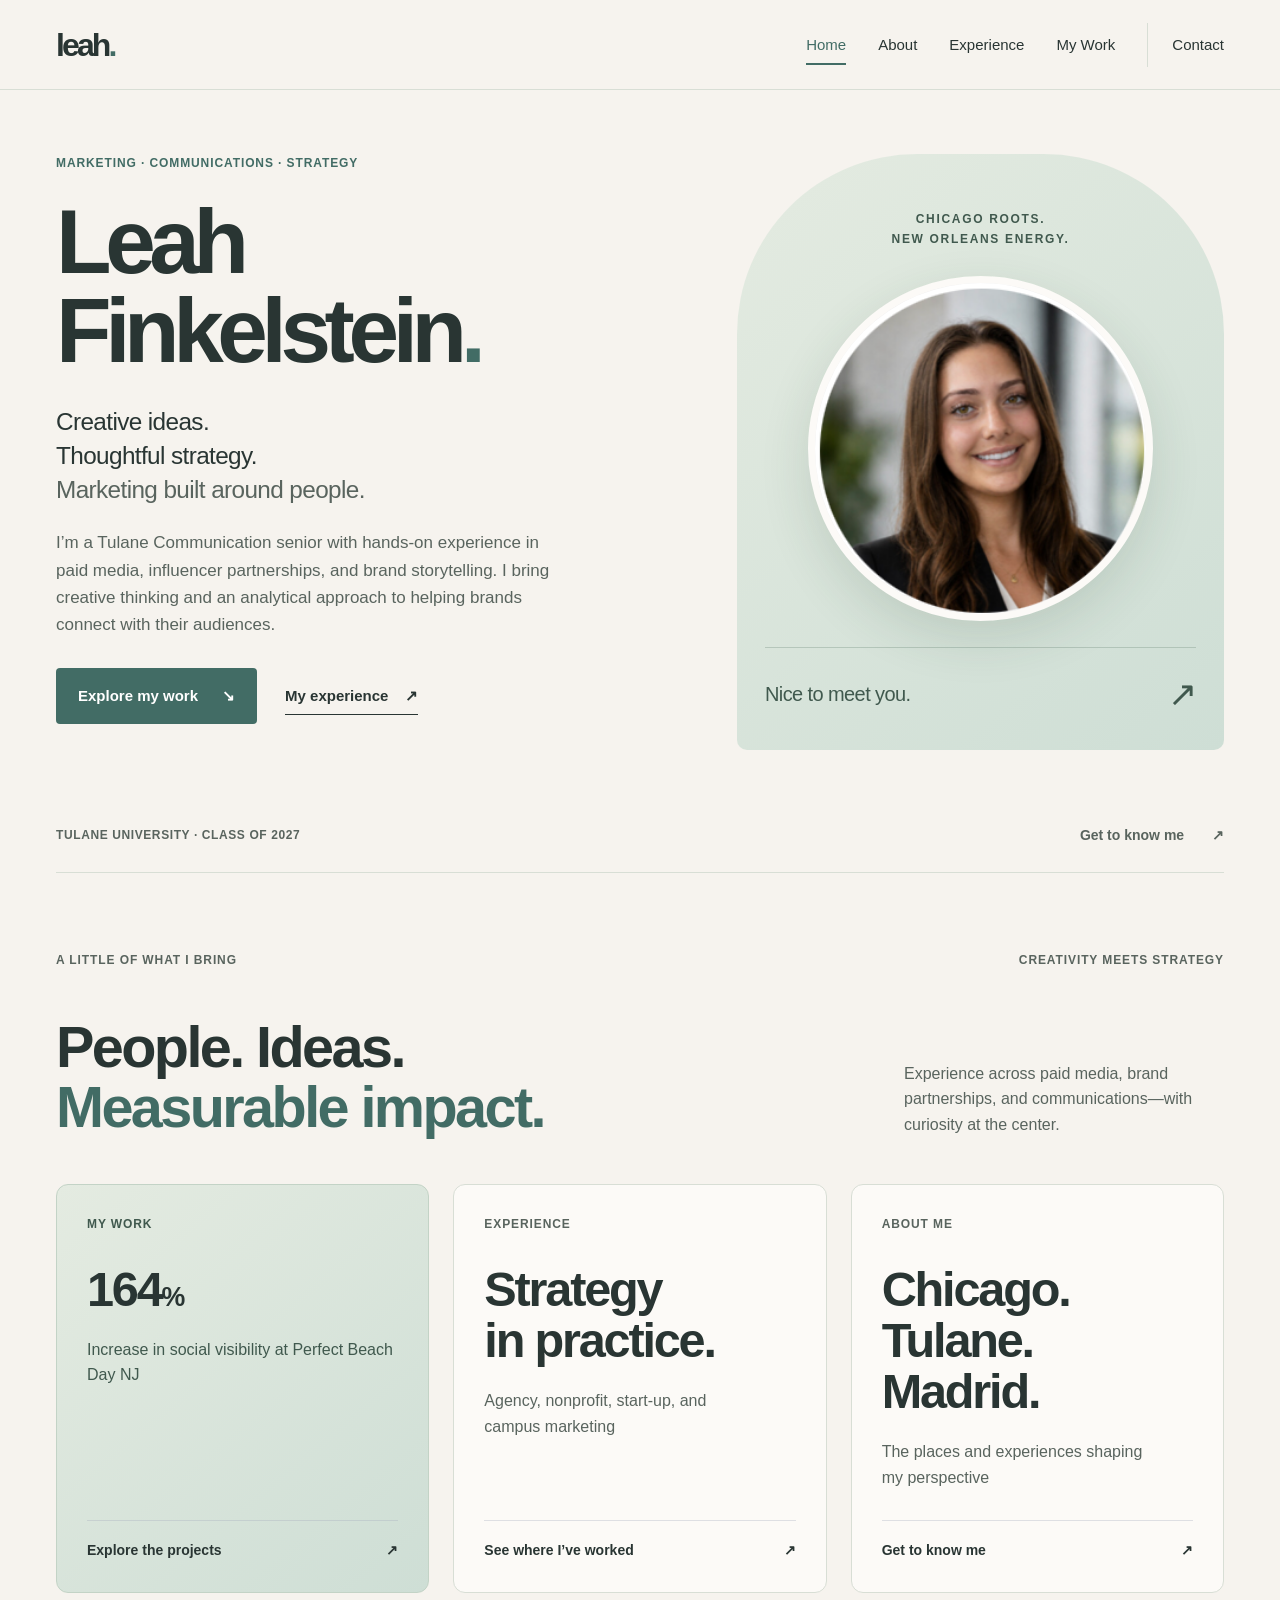
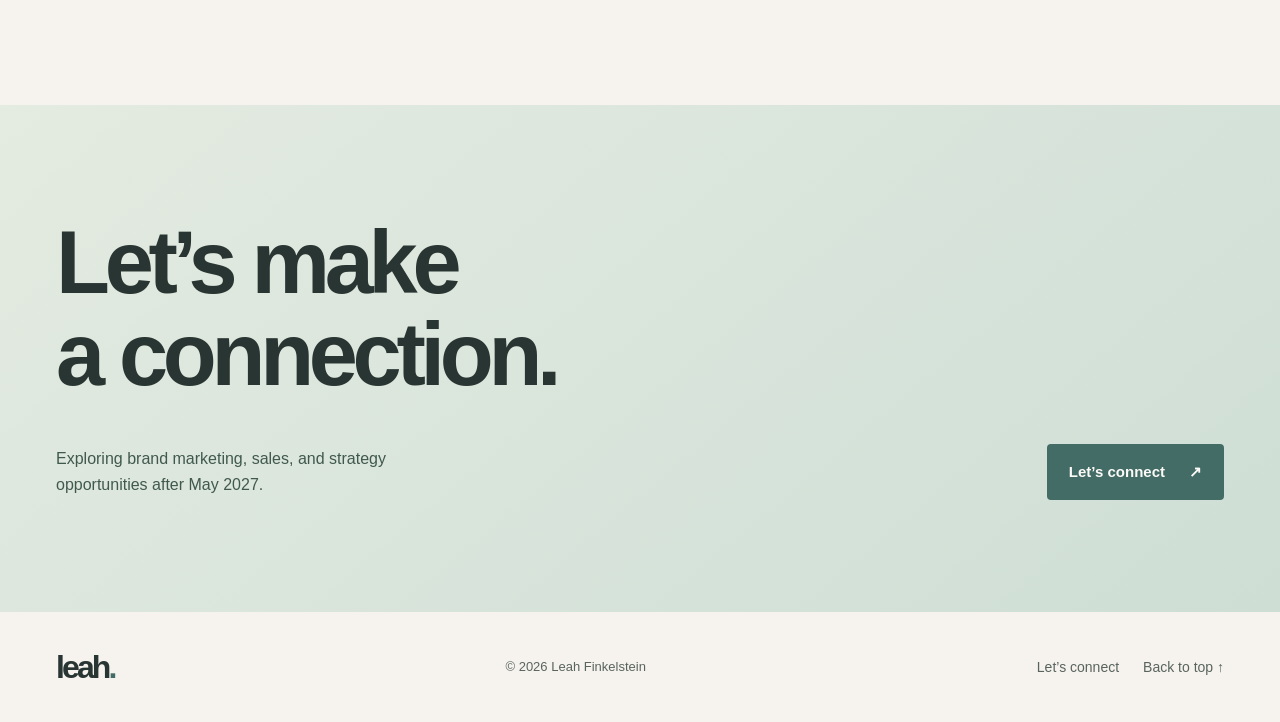
==== commit 0f2ff089: "Clarify marketing strengths and project contributions; refine spacing and navigation" ====
--- a/index.html
+++ b/index.html
@@ -10,8 +10,8 @@
   <meta property="og:type" content="website">
   <title>Leah Finkelstein | Marketing & Communications</title>
   <link rel="icon" href="data:image/svg+xml,%3Csvg xmlns='http://www.w3.org/2000/svg' viewBox='0 0 64 64'%3E%3Crect width='64' height='64' rx='14' fill='%23426c65'/%3E%3Ctext x='9' y='44' font-size='34' font-family='Arial' font-weight='700' fill='white'%3ELF%3C/text%3E%3C/svg%3E">
-  <link rel="stylesheet" href="styles.css?v=4">
-  <script src="script.js?v=4" defer></script>
+  <link rel="stylesheet" href="styles.css?v=5">
+  <script src="script.js?v=5" defer></script>
   <noscript><style>@media(max-width:700px){.header{height:auto;flex-wrap:wrap;padding-block:16px;gap:16px}.menu-toggle{display:none}nav{position:static;display:flex;flex-wrap:wrap;padding:0;box-shadow:none;width:100%;gap:4px}nav a{padding:6px 10px}.nav-contact{border:0;margin:0}}</style></noscript>
 </head>
 <body id="top">
@@ -26,17 +26,17 @@
       <div class="hero-copy">
         <p class="eyebrow entrance">MARKETING · COMMUNICATIONS · STRATEGY</p>
         <h1 id="hero-title" class="entrance">Leah<br>Finkelstein<span class="blue">.</span></h1>
-        <p class="hero-intro entrance">Creative thinking.<br>A strategic approach.<br><span>A connection that matters.</span></p>
-        <p class="hero-description entrance">I’m a Tulane senior interested in how brands connect with people—and how thoughtful marketing turns that connection into results.</p>
-        <div class="actions entrance"><a class="button primary" href="work.html">Explore my work <span aria-hidden="true">↘</span></a><a class="text-link" href="experience.html">My experience <span aria-hidden="true">↓</span></a></div>
+        <p class="hero-intro entrance">Creative ideas.<br>Thoughtful strategy.<br><span>Marketing built around people.</span></p>
+        <p class="hero-description entrance">I’m a Tulane Communication senior with hands-on experience in paid media, influencer partnerships, and brand storytelling. I bring creative thinking and an analytical approach to helping brands connect with their audiences.</p>
+        <div class="actions entrance"><a class="button primary" href="work.html">Explore my work <span aria-hidden="true">↘</span></a><a class="text-link" href="experience.html">My experience <span aria-hidden="true">↗</span></a></div>
       </div>
       <div class="portrait-panel entrance">
         <div class="portrait-caption"><span>CHICAGO ROOTS.</span><span>NEW ORLEANS ENERGY.</span></div>
         <div class="portrait"><img src="assets/leah-portrait.png" alt="Leah Finkelstein smiling in a professional headshot" width="470" height="414" fetchpriority="high"></div>
         <div class="portrait-bottom"><span>Nice to meet you.</span><span aria-hidden="true">↗</span></div>
       </div>
-      <div class="hero-footer"><span>TULANE UNIVERSITY · CLASS OF 2027</span><a href="about.html">Get to know me <span aria-hidden="true">↓</span></a></div>
+      <div class="hero-footer"><span>TULANE UNIVERSITY · CLASS OF 2027</span><a href="about.html">Get to know me <span aria-hidden="true">↗</span></a></div>
     </section><section class="section wrap home-highlights" aria-labelledby="highlights-title"><div class="section-label reveal"><span>A LITTLE OF WHAT I BRING</span><span>CREATIVITY MEETS STRATEGY</span></div><div class="section-heading reveal"><h2 id="highlights-title">People. Ideas.<br><span class="blue">Measurable impact.</span></h2><p>Experience across paid media, brand partnerships, and communications—with curiosity at the center.</p></div><div class="home-links"><a href="work.html" class="reveal"><span class="small-label">MY WORK</span><strong>164<span>%</span></strong><p>Increase in social visibility at Perfect Beach Day NJ</p><span class="home-link-label">Explore the projects <span aria-hidden="true">↗</span></span></a><a href="experience.html" class="reveal"><span class="small-label">EXPERIENCE</span><strong>Strategy<br>in practice.</strong><p>Agency, nonprofit, start-up, and campus marketing</p><span class="home-link-label">See where I’ve worked <span aria-hidden="true">↗</span></span></a><a href="about.html" class="reveal"><span class="small-label">ABOUT ME</span><strong>Chicago.<br>Tulane.<br>Madrid.</strong><p>The places and experiences shaping my perspective</p><span class="home-link-label">Get to know me <span aria-hidden="true">↗</span></span></a></div></section><section class="contact section"><div class="wrap"><h2 class="reveal">Let’s make<br>a connection.</h2><div class="contact-bottom reveal"><p>Exploring brand marketing, sales, and strategy opportunities after May 2027.</p><a class="button light" href="contact.html">Let’s connect <span aria-hidden="true">↗</span></a></div></div></section></main>
-<footer class="footer wrap"><a class="wordmark" href="index.html" aria-label="Leah Finkelstein, home">leah<span>.</span></a><span>© 2026 Leah Finkelstein</span><a href="#top">Back to top ↑</a></footer>
+<footer class="footer wrap"><a class="wordmark" href="index.html" aria-label="Leah Finkelstein, home">leah<span>.</span></a><span>© 2026 Leah Finkelstein</span><div class="footer-links"><a href="contact.html">Let’s connect</a><a href="#top">Back to top ↑</a></div></footer>
 </body>
 </html>
--- a/styles.css
+++ b/styles.css
@@ -34,3 +34,17 @@
 .skip-link{background:var(--cream)}
 @media(max-width:700px){nav{background:var(--cream)}}
 @media print{.portrait-panel,.project-blue,.home-links>a:first-child,.contact{background:white!important;color:black!important}}
+
+/* Portfolio clarity: visible roles, structured briefs, and balanced page rhythm. */
+.hero-intro{font-size:clamp(1.2rem,1.9vw,1.6rem);line-height:1.4}.hero-description{max-width:510px}
+.project h2{font-size:1.7rem;line-height:1.15;letter-spacing:-.035em;margin:32px 0 10px;text-wrap:balance}
+.project>.project-role{font-size:.875rem;font-weight:600;color:var(--accent);margin:0 0 18px!important;line-height:1.5}
+.project-dark>.project-role{color:#d4e2d7}.project-blue>.project-role{color:#365b55}
+.project-brief{margin:0}.project-brief>div+div{border-top:1px solid #8b9b8b45;margin-top:20px;padding-top:20px}
+.project-brief dt{font-size:.8125rem;font-weight:700;letter-spacing:.04em;margin-bottom:8px}
+.project-brief dd{margin:0;font-size:1rem;line-height:1.65;color:var(--muted)}.project-blue .project-brief dd{color:#40594e}.project-dark .project-brief dd{color:#d4ddd3}
+.project details[open] summary{padding-bottom:4px}.project details[open] .detail-content{padding-bottom:4px}
+.footer-links{display:flex;align-items:center;gap:24px;font-size:.875rem;color:var(--muted)}.footer-links>a{padding-block:12px}.footer-links>a:hover{color:var(--accent)}
+.next-page>a{padding-block:8px}.next-page .small-label{margin-bottom:8px}
+@media(min-width:1001px){.page-opening{padding-top:72px}.hero{padding-top:64px}.hero-footer{margin-top:0}.section-heading{gap:56px}.project{padding:38px}.about-copy{line-height:1.75}}
+@media(max-width:700px){.hero-intro{font-size:1.35rem}.project h2{font-size:1.6rem}.project>.project-role{font-size:.875rem}.footer-links{gap:20px;font-size:.8125rem}.footer{row-gap:8px}.footer-links{width:100%;justify-content:space-between;border-top:1px solid var(--line);margin-top:8px}.project summary{min-height:64px}}
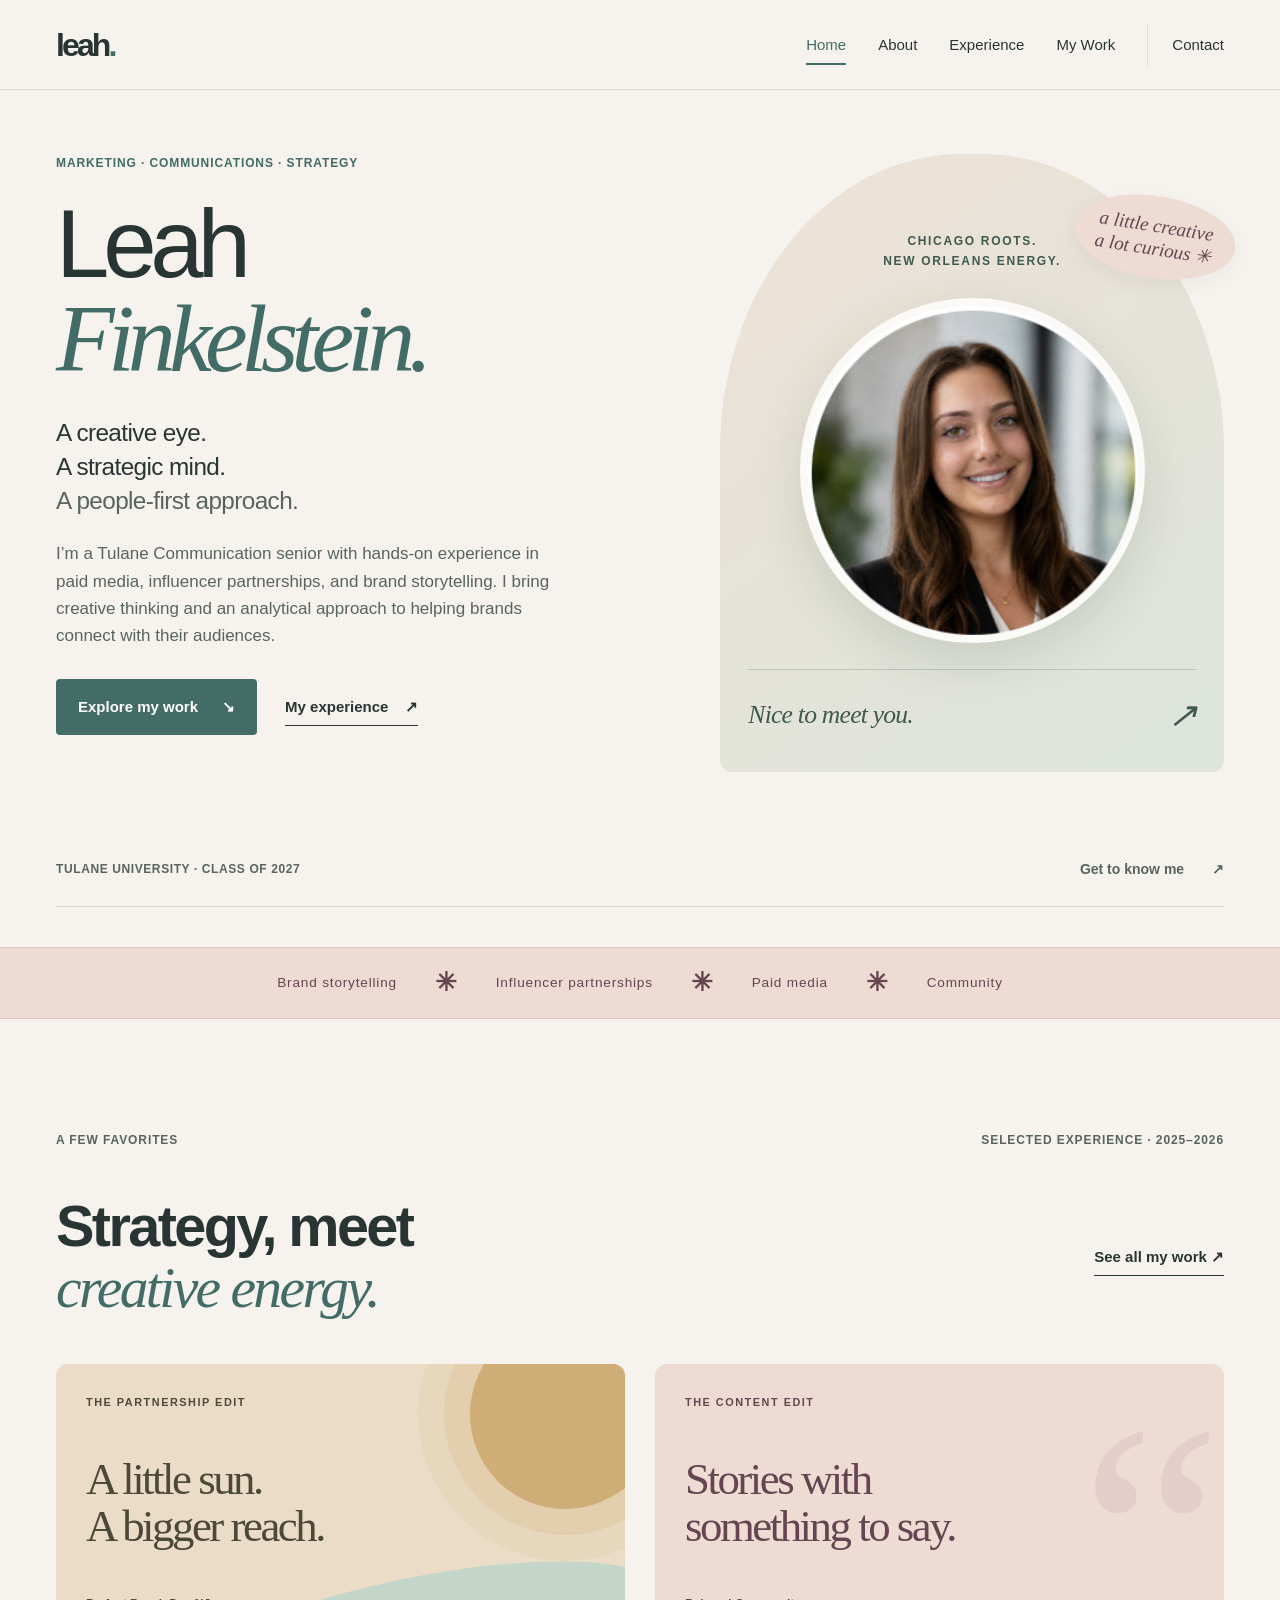
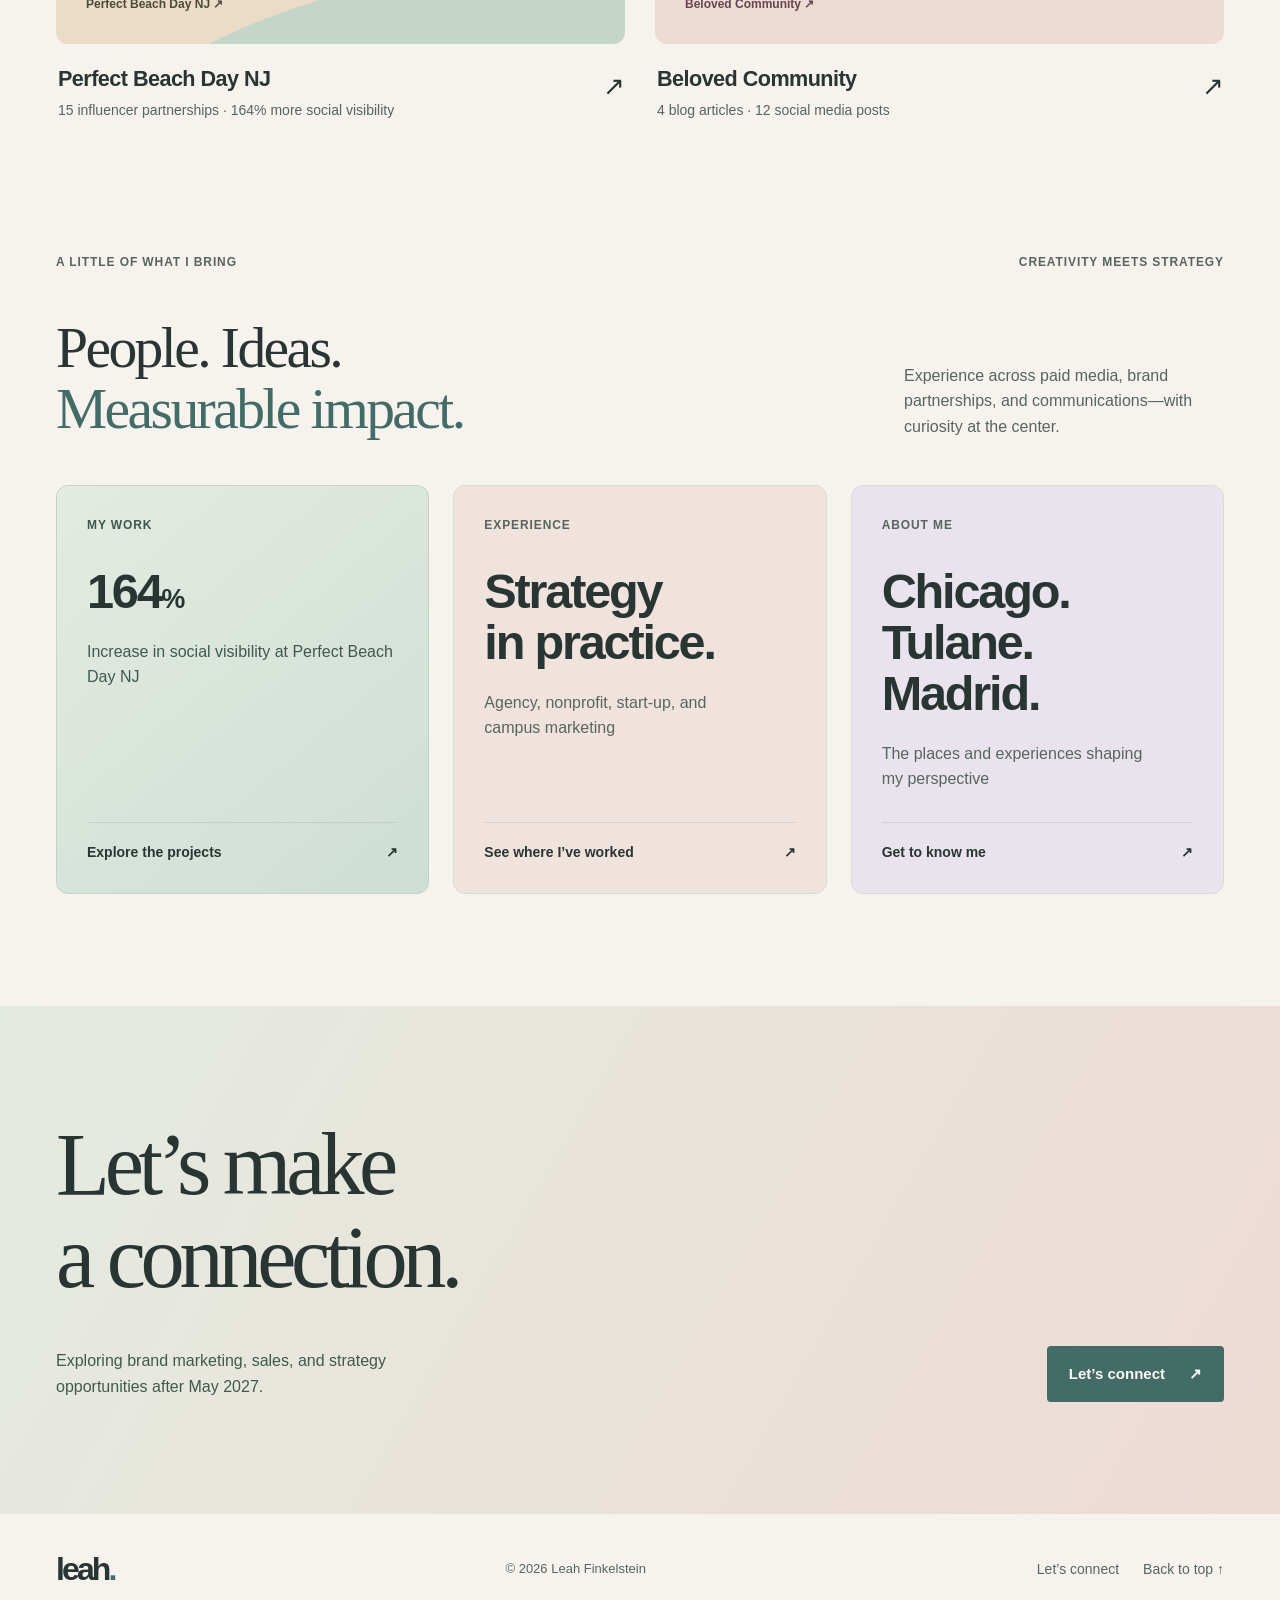
==== commit 3003014a: "Refresh portfolio with editorial typography, original project covers and category filters" ====
--- a/index.html
+++ b/index.html
@@ -10,11 +10,11 @@
   <meta property="og:type" content="website">
   <title>Leah Finkelstein | Marketing & Communications</title>
   <link rel="icon" href="data:image/svg+xml,%3Csvg xmlns='http://www.w3.org/2000/svg' viewBox='0 0 64 64'%3E%3Crect width='64' height='64' rx='14' fill='%23426c65'/%3E%3Ctext x='9' y='44' font-size='34' font-family='Arial' font-weight='700' fill='white'%3ELF%3C/text%3E%3C/svg%3E">
-  <link rel="stylesheet" href="styles.css?v=5">
-  <script src="script.js?v=5" defer></script>
+  <link rel="stylesheet" href="styles.css?v=6">
+  <script src="script.js?v=6" defer></script>
   <noscript><style>@media(max-width:700px){.header{height:auto;flex-wrap:wrap;padding-block:16px;gap:16px}.menu-toggle{display:none}nav{position:static;display:flex;flex-wrap:wrap;padding:0;box-shadow:none;width:100%;gap:4px}nav a{padding:6px 10px}.nav-contact{border:0;margin:0}}</style></noscript>
 </head>
-<body id="top">
+<body id="top" class="editorial-home">
 <a class="skip-link" href="#main">Skip to content</a>
 <div class="progress" aria-hidden="true"></div>
 <header class="header">
@@ -25,18 +25,18 @@
 <main id="main"><section class="hero wrap" id="home" aria-labelledby="hero-title">
       <div class="hero-copy">
         <p class="eyebrow entrance">MARKETING · COMMUNICATIONS · STRATEGY</p>
-        <h1 id="hero-title" class="entrance">Leah<br>Finkelstein<span class="blue">.</span></h1>
-        <p class="hero-intro entrance">Creative ideas.<br>Thoughtful strategy.<br><span>Marketing built around people.</span></p>
+        <h1 id="hero-title" class="entrance">Leah<br><em>Finkelstein.</em></h1>
+        <p class="hero-intro entrance">A creative eye.<br>A strategic mind.<br><span>A people-first approach.</span></p>
         <p class="hero-description entrance">I’m a Tulane Communication senior with hands-on experience in paid media, influencer partnerships, and brand storytelling. I bring creative thinking and an analytical approach to helping brands connect with their audiences.</p>
         <div class="actions entrance"><a class="button primary" href="work.html">Explore my work <span aria-hidden="true">↘</span></a><a class="text-link" href="experience.html">My experience <span aria-hidden="true">↗</span></a></div>
       </div>
       <div class="portrait-panel entrance">
-        <div class="portrait-caption"><span>CHICAGO ROOTS.</span><span>NEW ORLEANS ENERGY.</span></div>
+        <span class="portrait-sticker" aria-hidden="true">a little creative<br>a lot curious ✳</span><div class="portrait-caption"><span>CHICAGO ROOTS.</span><span>NEW ORLEANS ENERGY.</span></div>
         <div class="portrait"><img src="assets/leah-portrait.png" alt="Leah Finkelstein smiling in a professional headshot" width="470" height="414" fetchpriority="high"></div>
         <div class="portrait-bottom"><span>Nice to meet you.</span><span aria-hidden="true">↗</span></div>
       </div>
       <div class="hero-footer"><span>TULANE UNIVERSITY · CLASS OF 2027</span><a href="about.html">Get to know me <span aria-hidden="true">↗</span></a></div>
-    </section><section class="section wrap home-highlights" aria-labelledby="highlights-title"><div class="section-label reveal"><span>A LITTLE OF WHAT I BRING</span><span>CREATIVITY MEETS STRATEGY</span></div><div class="section-heading reveal"><h2 id="highlights-title">People. Ideas.<br><span class="blue">Measurable impact.</span></h2><p>Experience across paid media, brand partnerships, and communications—with curiosity at the center.</p></div><div class="home-links"><a href="work.html" class="reveal"><span class="small-label">MY WORK</span><strong>164<span>%</span></strong><p>Increase in social visibility at Perfect Beach Day NJ</p><span class="home-link-label">Explore the projects <span aria-hidden="true">↗</span></span></a><a href="experience.html" class="reveal"><span class="small-label">EXPERIENCE</span><strong>Strategy<br>in practice.</strong><p>Agency, nonprofit, start-up, and campus marketing</p><span class="home-link-label">See where I’ve worked <span aria-hidden="true">↗</span></span></a><a href="about.html" class="reveal"><span class="small-label">ABOUT ME</span><strong>Chicago.<br>Tulane.<br>Madrid.</strong><p>The places and experiences shaping my perspective</p><span class="home-link-label">Get to know me <span aria-hidden="true">↗</span></span></a></div></section><section class="contact section"><div class="wrap"><h2 class="reveal">Let’s make<br>a connection.</h2><div class="contact-bottom reveal"><p>Exploring brand marketing, sales, and strategy opportunities after May 2027.</p><a class="button light" href="contact.html">Let’s connect <span aria-hidden="true">↗</span></a></div></div></section></main>
+    </section><div class="specialty-ribbon" aria-label="Marketing focus"><span>Brand storytelling</span><b aria-hidden="true">✳</b><span>Influencer partnerships</span><b aria-hidden="true">✳</b><span>Paid media</span><b aria-hidden="true">✳</b><span>Community</span></div><section class="section wrap featured-work" aria-labelledby="featured-title"><div class="section-label"><span>A FEW FAVORITES</span><span>SELECTED EXPERIENCE · 2025–2026</span></div><div class="section-heading"><h2 id="featured-title">Strategy, meet<br><em>creative energy.</em></h2><a class="text-link" href="work.html">See all my work ↗</a></div><div class="featured-grid"><a href="work.html#project-1" class="feature-card"><div class="work-cover cover-beach" aria-hidden="true"><span class="cover-kicker">THE PARTNERSHIP EDIT</span><span class="cover-title">A little sun.<br>A bigger reach.</span><span class="cover-note">Perfect Beach Day NJ ↗</span><i class="sun-disc"></i></div><div class="feature-caption"><h3>Perfect Beach Day NJ</h3><p>15 influencer partnerships · 164% more social visibility</p><span aria-hidden="true">↗</span></div></a><a href="work.html#project-2" class="feature-card"><div class="work-cover cover-content" aria-hidden="true"><span class="cover-kicker">THE CONTENT EDIT</span><span class="cover-title">Stories with<br>something to say.</span><span class="cover-note">Beloved Community ↗</span><i class="quote-mark">“</i></div><div class="feature-caption"><h3>Beloved Community</h3><p>4 blog articles · 12 social media posts</p><span aria-hidden="true">↗</span></div></a></div></section><section class="section wrap home-highlights" aria-labelledby="highlights-title"><div class="section-label reveal"><span>A LITTLE OF WHAT I BRING</span><span>CREATIVITY MEETS STRATEGY</span></div><div class="section-heading reveal"><h2 id="highlights-title">People. Ideas.<br><span class="blue">Measurable impact.</span></h2><p>Experience across paid media, brand partnerships, and communications—with curiosity at the center.</p></div><div class="home-links"><a href="work.html" class="reveal"><span class="small-label">MY WORK</span><strong>164<span>%</span></strong><p>Increase in social visibility at Perfect Beach Day NJ</p><span class="home-link-label">Explore the projects <span aria-hidden="true">↗</span></span></a><a href="experience.html" class="reveal"><span class="small-label">EXPERIENCE</span><strong>Strategy<br>in practice.</strong><p>Agency, nonprofit, start-up, and campus marketing</p><span class="home-link-label">See where I’ve worked <span aria-hidden="true">↗</span></span></a><a href="about.html" class="reveal"><span class="small-label">ABOUT ME</span><strong>Chicago.<br>Tulane.<br>Madrid.</strong><p>The places and experiences shaping my perspective</p><span class="home-link-label">Get to know me <span aria-hidden="true">↗</span></span></a></div></section><section class="contact section"><div class="wrap"><h2 class="reveal">Let’s make<br>a connection.</h2><div class="contact-bottom reveal"><p>Exploring brand marketing, sales, and strategy opportunities after May 2027.</p><a class="button light" href="contact.html">Let’s connect <span aria-hidden="true">↗</span></a></div></div></section></main>
 <footer class="footer wrap"><a class="wordmark" href="index.html" aria-label="Leah Finkelstein, home">leah<span>.</span></a><span>© 2026 Leah Finkelstein</span><div class="footer-links"><a href="contact.html">Let’s connect</a><a href="#top">Back to top ↑</a></div></footer>
 </body>
 </html>
--- a/styles.css
+++ b/styles.css
@@ -48,3 +48,75 @@
 .next-page>a{padding-block:8px}.next-page .small-label{margin-bottom:8px}
 @media(min-width:1001px){.page-opening{padding-top:72px}.hero{padding-top:64px}.hero-footer{margin-top:0}.section-heading{gap:56px}.project{padding:38px}.about-copy{line-height:1.75}}
 @media(max-width:700px){.hero-intro{font-size:1.35rem}.project h2{font-size:1.6rem}.project>.project-role{font-size:.875rem}.footer-links{gap:20px;font-size:.8125rem}.footer{row-gap:8px}.footer-links{width:100%;justify-content:space-between;border-top:1px solid var(--line);margin-top:8px}.project summary{min-height:64px}}
+
+
+/* An editorial portfolio: original decorative covers, never campaign mockups. */
+:root{--blush:#eedbd4;--plum:#654650}
+h1 em,h2 em{font-family:Georgia,'Times New Roman',serif;font-weight:400;color:var(--accent)}
+.hero h1{font-weight:500;font-size:clamp(3.3rem,7.5vw,7rem);letter-spacing:-.065em}
+.hero h1 em{letter-spacing:-.07em}
+.editorial-home .portrait-panel{border-radius:48% 48% 12px 12px;background:linear-gradient(145deg,#eee1d6,#dce5dc);overflow:visible;isolation:isolate}
+.portrait-sticker{position:absolute;z-index:2;right:-12px;top:42px;padding:18px 22px;border-radius:50%;background:#eedbd4;color:#654650;box-shadow:0 6px 20px #65465012;transform:rotate(9deg);font-family:Georgia,serif;font-style:italic;text-align:center;font-size:1.2rem;line-height:1.2}
+.editorial-home .portrait-caption{padding-top:22px}
+.editorial-home .portrait-bottom{font-family:Georgia,serif;font-style:italic;font-size:1.6rem}
+.specialty-ribbon{margin-top:40px;padding:22px 24px;background:var(--blush);border-block:1px solid #ddc7bf;display:flex;align-items:center;justify-content:center;flex-wrap:wrap;gap:22px 38px;color:#654650;font-size:.85rem;letter-spacing:.06em}
+.specialty-ribbon b{font-size:1.6rem;line-height:1}
+.featured-grid{display:grid;grid-template-columns:1fr 1fr;gap:30px}
+.feature-card{display:block;min-width:0}
+.work-cover{position:relative;isolation:isolate;min-height:280px;display:flex;flex-direction:column;justify-content:space-between;overflow:hidden;border-radius:12px;padding:30px;color:#293533;background:#dce5dc;transition:transform .35s}
+.cover-kicker{font-size:.68rem;letter-spacing:.14em;font-weight:700;z-index:1}
+.cover-title{font-family:Georgia,'Times New Roman',serif;font-size:clamp(2.2rem,3.5vw,3.4rem);letter-spacing:-.055em;line-height:1.05;z-index:1;max-width:95%;padding-block:26px}
+.cover-note{font-size:.75rem;font-weight:600;z-index:1}
+.work-cover i{position:absolute;z-index:0;pointer-events:none}
+.cover-beach{background:#eadcc6;color:#4c4939}
+.sun-disc{height:190px;width:190px;border-radius:50%;background:#cfad76;right:-35px;top:-45px;box-shadow:0 0 0 26px #cfad7633,0 0 0 52px #cfad761c}
+.cover-beach::after{content:"";position:absolute;bottom:-85px;right:-10%;width:95%;height:150px;border-radius:50%;background:#c4d5c9;transform:rotate(-12deg)}
+.cover-content{background:#eedbd4;color:#654650}
+.quote-mark{font-family:Georgia,serif;font-size:20rem;font-style:normal;color:#65465014;line-height:1;right:2px;top:12px}
+.cover-media{background:#dce5dc;color:#304e47}
+.orbit{width:260px;height:260px;border:1px solid #426c6533;border-radius:50%;right:-90px;top:-30px;box-shadow:0 0 0 24px #426c650a,0 0 0 48px #426c6508}
+.cover-campus{background:#e3dce9;color:#51405e}
+.spark{font-size:230px;line-height:1;right:-30px;bottom:-30px;font-style:normal;color:#8d749c35}
+.feature-caption{padding:24px 2px;position:relative;padding-right:30px}
+.feature-caption h3{font-size:1.35rem;margin-bottom:8px;letter-spacing:-.025em}
+.feature-caption p{font-size:.875rem}
+.feature-caption>span{position:absolute;right:0;top:22px;font-size:1.6rem}
+.feature-card:hover .work-cover{transform:translateY(-5px)}
+.featured-work{padding-bottom:30px}
+.home-highlights h2,.contact h2{font-family:Georgia,'Times New Roman',serif;font-weight:400}
+.home-links>a:nth-child(2){background:#f0e3dd}
+.home-links>a:nth-child(3){background:#e9e3ed}
+.page-opening h1{font-weight:500}
+.work{background:var(--paper)}
+.work-filters{display:flex;gap:10px;flex-wrap:wrap;margin:0 0 32px}
+.work-filters[hidden],.project[hidden]{display:none!important}
+.work-filters button{border:1px solid #b7c4ba;background:transparent;color:var(--ink);border-radius:30px;padding:10px 18px;min-height:44px;cursor:pointer;transition:background .2s,color .2s}
+.work-filters button[aria-pressed="true"]{background:var(--ink);color:var(--paper);border-color:var(--ink)}
+.work-filters button:hover{box-shadow:0 0 0 2px #426c6526}
+.project{background:var(--card);color:var(--ink);border:1px solid var(--line);padding:26px;scroll-margin-top:110px}
+.project .work-cover{margin-bottom:26px;min-height:260px}
+.project .project-top{font-size:.68rem}
+.project .project-stat{font-size:3.8rem;margin-top:25px;color:var(--accent)}
+.project .project-word{font-family:Georgia,serif;font-style:italic;font-size:3rem;min-height:0;margin-top:25px}
+.project h2{margin-top:24px}
+.project p,.project-dark p,.project-blue p,.project .project-brief dd{color:var(--muted)}
+.project>.project-role,.project-dark>.project-role{color:var(--accent)}
+.project summary{padding-bottom:10px}
+.project details[open] summary{padding-bottom:10px}
+.project summary>.sr-only{transform:none!important}
+.project .detail-content{padding-top:20px}
+.contact{background:linear-gradient(120deg,#e4ebe1,#eedbd4)}
+.community{background:#efe6e0}
+@media(min-width:1001px){.editorial-home .hero{grid-template-columns:1.2fr 1fr;gap:60px}.featured-work .section-heading{align-items:center}}
+@media(max-width:700px){
+.hero h1{font-size:clamp(3rem,12vw,5rem)}
+.portrait-sticker{right:0;top:22px;padding:14px 18px;font-size:1rem}
+.specialty-ribbon{gap:12px 18px;font-size:.75rem;margin-top:28px}.specialty-ribbon b{font-size:1.2rem}
+.featured-grid{grid-template-columns:1fr;gap:18px}
+.work-cover{min-height:260px;padding:26px}
+.cover-title{font-size:2.6rem}
+.project{padding:20px}.project .work-cover{min-height:235px;padding:22px}.project .cover-title{font-size:2.2rem}
+.project .project-stat{font-size:3.4rem}.work-filters{gap:8px}.work-filters button{padding:10px 14px;font-size:.875rem}
+}
+@media(prefers-reduced-motion:reduce){.feature-card:hover .work-cover{transform:none}.work-cover{transition:none}}
+@media print{.work-filters,.specialty-ribbon,.portrait-sticker{display:none}.project[hidden]{display:flex!important}.work-cover{min-height:150px}.cover-title{font-size:2rem}}
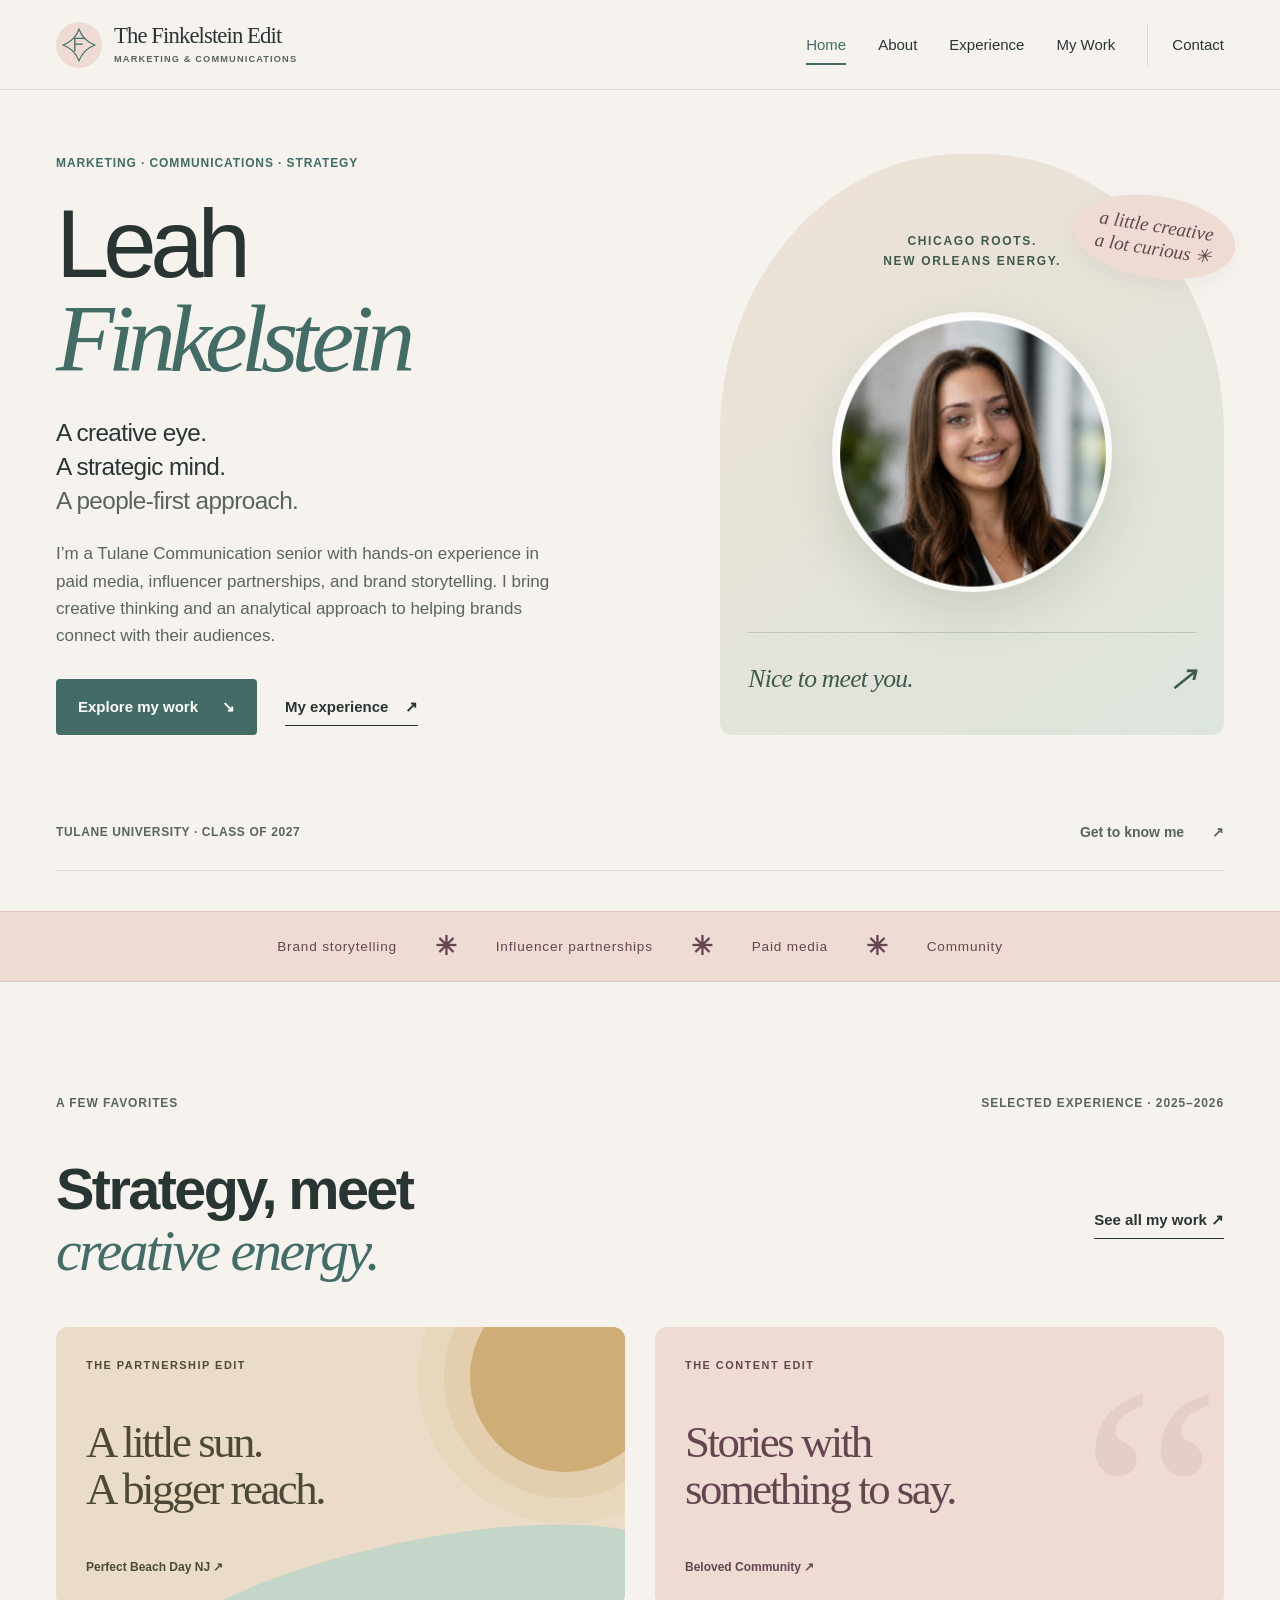
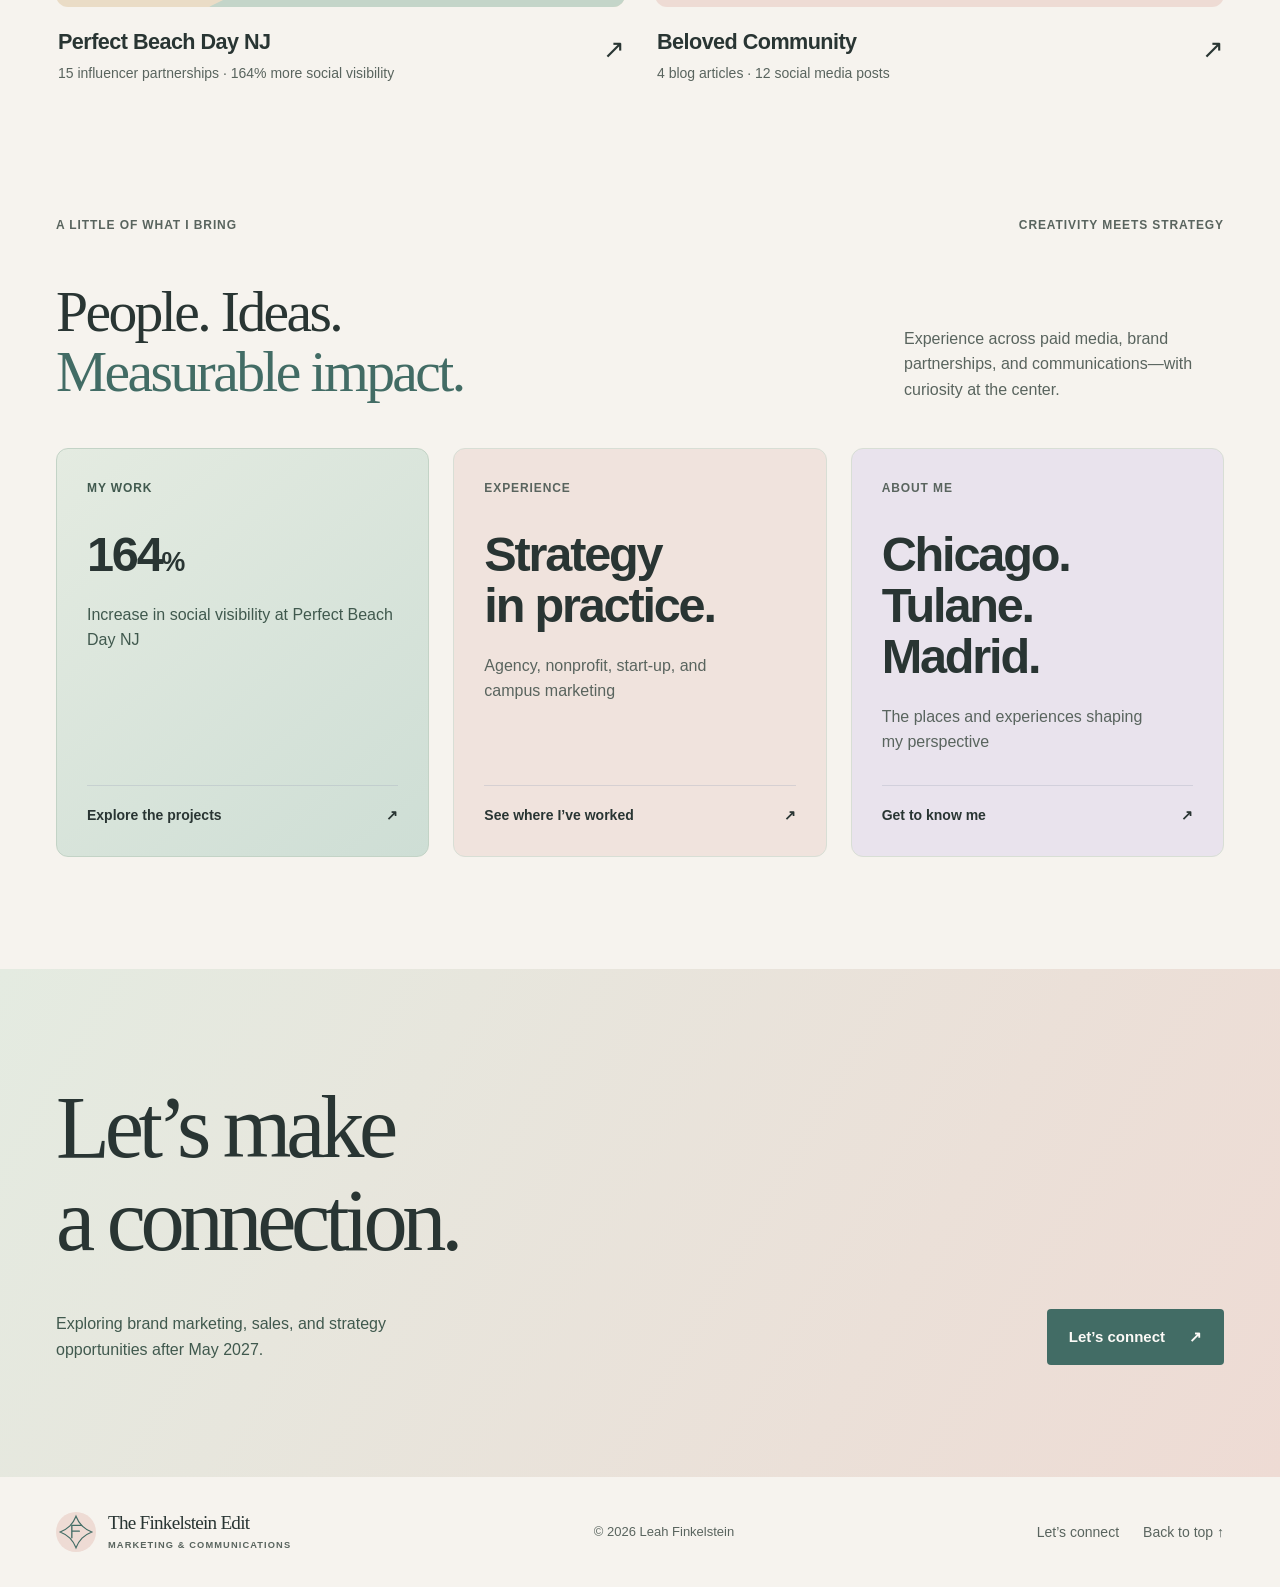
==== commit 76363f01: "Introduce The Finkelstein Edit identity and reduce headshot enlargement" ====
--- a/index.html
+++ b/index.html
@@ -9,8 +9,8 @@
   <meta property="og:description" content="Meet Leah Finkelstein, a Tulane senior connecting creative thinking with marketing strategy. Explore her experience, projects, and background.">
   <meta property="og:type" content="website">
   <title>Leah Finkelstein | Marketing & Communications</title>
-  <link rel="icon" href="data:image/svg+xml,%3Csvg xmlns='http://www.w3.org/2000/svg' viewBox='0 0 64 64'%3E%3Crect width='64' height='64' rx='14' fill='%23426c65'/%3E%3Ctext x='9' y='44' font-size='34' font-family='Arial' font-weight='700' fill='white'%3ELF%3C/text%3E%3C/svg%3E">
-  <link rel="stylesheet" href="styles.css?v=6">
+  <link rel="icon" href="data:image/svg+xml,%3Csvg%20xmlns%3D%22http%3A%2F%2Fwww.w3.org%2F2000%2Fsvg%22%20viewBox%3D%220%200%2064%2064%22%3E%3Crect%20width%3D%2264%22%20height%3D%2264%22%20rx%3D%2216%22%20fill%3D%22%23eedbd4%22%2F%3E%3Cpath%20d%3D%22M32%207C38%2020%2044%2026%2057%2032C44%2038%2038%2044%2032%2057C26%2044%2020%2038%207%2032C20%2026%2026%2020%2032%207Z%22%20fill%3D%22none%22%20stroke%3D%22%23426c65%22%20stroke-width%3D%221.8%22%2F%3E%3Cpath%20d%3D%22M25%2042V22h16M25%2031h12%22%20fill%3D%22none%22%20stroke%3D%22%23426c65%22%20stroke-width%3D%222.3%22%2F%3E%3C%2Fsvg%3E">
+  <link rel="stylesheet" href="styles.css?v=7">
   <script src="script.js?v=6" defer></script>
   <noscript><style>@media(max-width:700px){.header{height:auto;flex-wrap:wrap;padding-block:16px;gap:16px}.menu-toggle{display:none}nav{position:static;display:flex;flex-wrap:wrap;padding:0;box-shadow:none;width:100%;gap:4px}nav a{padding:6px 10px}.nav-contact{border:0;margin:0}}</style></noscript>
 </head>
@@ -18,14 +18,14 @@
 <a class="skip-link" href="#main">Skip to content</a>
 <div class="progress" aria-hidden="true"></div>
 <header class="header">
-    <a class="wordmark" href="index.html" aria-label="Leah Finkelstein, home">leah<span>.</span></a>
+    <a class="wordmark identity-mark" href="index.html" aria-label="The Finkelstein Edit — Leah Finkelstein, home"><span class="identity-emblem" aria-hidden="true"><svg viewBox="0 0 48 48" width="48" height="48" focusable="false"><path d="M24 5C28 15 33 20 43 24C33 28 28 33 24 43C20 33 15 28 5 24C15 20 20 15 24 5Z" fill="none" stroke="currentColor" stroke-width="1.4"/><path d="M19 31V16h12M19 23h9" fill="none" stroke="currentColor" stroke-width="1.6" stroke-linecap="round"/></svg></span><span class="identity-copy"><span class="identity-title">The Finkelstein Edit</span><span class="identity-subtitle">MARKETING &amp; COMMUNICATIONS</span></span></a>
     <button class="menu-toggle" aria-expanded="false" aria-controls="navigation">Menu <span aria-hidden="true">+</span></button>
     <nav id="navigation" aria-label="Main navigation"><a href="index.html" aria-current="page">Home</a><a href="about.html">About</a><a href="experience.html">Experience</a><a href="work.html">My Work</a><a href="contact.html" class="nav-contact">Contact</a></nav>
   </header>
 <main id="main"><section class="hero wrap" id="home" aria-labelledby="hero-title">
       <div class="hero-copy">
         <p class="eyebrow entrance">MARKETING · COMMUNICATIONS · STRATEGY</p>
-        <h1 id="hero-title" class="entrance">Leah<br><em>Finkelstein.</em></h1>
+        <h1 id="hero-title" class="entrance">Leah<br><em>Finkelstein</em></h1>
         <p class="hero-intro entrance">A creative eye.<br>A strategic mind.<br><span>A people-first approach.</span></p>
         <p class="hero-description entrance">I’m a Tulane Communication senior with hands-on experience in paid media, influencer partnerships, and brand storytelling. I bring creative thinking and an analytical approach to helping brands connect with their audiences.</p>
         <div class="actions entrance"><a class="button primary" href="work.html">Explore my work <span aria-hidden="true">↘</span></a><a class="text-link" href="experience.html">My experience <span aria-hidden="true">↗</span></a></div>
@@ -37,6 +37,6 @@
       </div>
       <div class="hero-footer"><span>TULANE UNIVERSITY · CLASS OF 2027</span><a href="about.html">Get to know me <span aria-hidden="true">↗</span></a></div>
     </section><div class="specialty-ribbon" aria-label="Marketing focus"><span>Brand storytelling</span><b aria-hidden="true">✳</b><span>Influencer partnerships</span><b aria-hidden="true">✳</b><span>Paid media</span><b aria-hidden="true">✳</b><span>Community</span></div><section class="section wrap featured-work" aria-labelledby="featured-title"><div class="section-label"><span>A FEW FAVORITES</span><span>SELECTED EXPERIENCE · 2025–2026</span></div><div class="section-heading"><h2 id="featured-title">Strategy, meet<br><em>creative energy.</em></h2><a class="text-link" href="work.html">See all my work ↗</a></div><div class="featured-grid"><a href="work.html#project-1" class="feature-card"><div class="work-cover cover-beach" aria-hidden="true"><span class="cover-kicker">THE PARTNERSHIP EDIT</span><span class="cover-title">A little sun.<br>A bigger reach.</span><span class="cover-note">Perfect Beach Day NJ ↗</span><i class="sun-disc"></i></div><div class="feature-caption"><h3>Perfect Beach Day NJ</h3><p>15 influencer partnerships · 164% more social visibility</p><span aria-hidden="true">↗</span></div></a><a href="work.html#project-2" class="feature-card"><div class="work-cover cover-content" aria-hidden="true"><span class="cover-kicker">THE CONTENT EDIT</span><span class="cover-title">Stories with<br>something to say.</span><span class="cover-note">Beloved Community ↗</span><i class="quote-mark">“</i></div><div class="feature-caption"><h3>Beloved Community</h3><p>4 blog articles · 12 social media posts</p><span aria-hidden="true">↗</span></div></a></div></section><section class="section wrap home-highlights" aria-labelledby="highlights-title"><div class="section-label reveal"><span>A LITTLE OF WHAT I BRING</span><span>CREATIVITY MEETS STRATEGY</span></div><div class="section-heading reveal"><h2 id="highlights-title">People. Ideas.<br><span class="blue">Measurable impact.</span></h2><p>Experience across paid media, brand partnerships, and communications—with curiosity at the center.</p></div><div class="home-links"><a href="work.html" class="reveal"><span class="small-label">MY WORK</span><strong>164<span>%</span></strong><p>Increase in social visibility at Perfect Beach Day NJ</p><span class="home-link-label">Explore the projects <span aria-hidden="true">↗</span></span></a><a href="experience.html" class="reveal"><span class="small-label">EXPERIENCE</span><strong>Strategy<br>in practice.</strong><p>Agency, nonprofit, start-up, and campus marketing</p><span class="home-link-label">See where I’ve worked <span aria-hidden="true">↗</span></span></a><a href="about.html" class="reveal"><span class="small-label">ABOUT ME</span><strong>Chicago.<br>Tulane.<br>Madrid.</strong><p>The places and experiences shaping my perspective</p><span class="home-link-label">Get to know me <span aria-hidden="true">↗</span></span></a></div></section><section class="contact section"><div class="wrap"><h2 class="reveal">Let’s make<br>a connection.</h2><div class="contact-bottom reveal"><p>Exploring brand marketing, sales, and strategy opportunities after May 2027.</p><a class="button light" href="contact.html">Let’s connect <span aria-hidden="true">↗</span></a></div></div></section></main>
-<footer class="footer wrap"><a class="wordmark" href="index.html" aria-label="Leah Finkelstein, home">leah<span>.</span></a><span>© 2026 Leah Finkelstein</span><div class="footer-links"><a href="contact.html">Let’s connect</a><a href="#top">Back to top ↑</a></div></footer>
+<footer class="footer wrap"><a class="wordmark identity-mark" href="index.html" aria-label="The Finkelstein Edit — Leah Finkelstein, home"><span class="identity-emblem" aria-hidden="true"><svg viewBox="0 0 48 48" width="48" height="48" focusable="false"><path d="M24 5C28 15 33 20 43 24C33 28 28 33 24 43C20 33 15 28 5 24C15 20 20 15 24 5Z" fill="none" stroke="currentColor" stroke-width="1.4"/><path d="M19 31V16h12M19 23h9" fill="none" stroke="currentColor" stroke-width="1.6" stroke-linecap="round"/></svg></span><span class="identity-copy"><span class="identity-title">The Finkelstein Edit</span><span class="identity-subtitle">MARKETING &amp; COMMUNICATIONS</span></span></a><span>© 2026 Leah Finkelstein</span><div class="footer-links"><a href="contact.html">Let’s connect</a><a href="#top">Back to top ↑</a></div></footer>
 </body>
 </html>
--- a/styles.css
+++ b/styles.css
@@ -120,3 +120,38 @@
 }
 @media(prefers-reduced-motion:reduce){.feature-card:hover .work-cover{transform:none}.work-cover{transition:none}}
 @media print{.work-filters,.specialty-ribbon,.portrait-sticker{display:none}.project[hidden]{display:flex!important}.work-cover{min-height:150px}.cover-title{font-size:2rem}}
+
+
+/* A personal editorial masthead and native-size headshot presentation. */
+.wordmark.identity-mark{display:inline-flex;align-items:center;gap:12px;letter-spacing:0;font-weight:400;flex-shrink:0;line-height:1}
+.identity-mark span{color:inherit}
+.identity-emblem{display:grid;place-items:center;flex:0 0 46px;width:46px;height:46px;background:var(--blush);border-radius:50%;color:var(--accent)!important}
+.identity-emblem svg{display:block;width:40px;height:40px}
+.identity-copy{display:flex;flex-direction:column;gap:7px}
+.identity-title{font-family:Georgia,'Times New Roman',serif;font-size:1.42rem;letter-spacing:-.04em;white-space:nowrap;line-height:1.05}
+.identity-subtitle{font-family:Arial,Helvetica,sans-serif;font-size:.58rem;letter-spacing:.12em;font-weight:600;line-height:1.2;color:var(--muted)!important}
+.portrait{width:min(280px,100%);max-width:280px;border-width:4px}
+/* The source headshot is about 280 px across; avoid enlarging it further. */
+.portrait-panel:hover .portrait{transform:none}
+.footer .identity-title{font-size:1.2rem}
+.footer .identity-emblem{width:40px;height:40px;flex-basis:40px}
+@media(min-width:701px) and (max-width:1000px){
+.header .identity-mark{gap:9px}.header .identity-title{font-size:1.18rem}
+.header .identity-subtitle{font-size:.52rem;letter-spacing:.07em}
+.header .identity-emblem{width:38px;height:38px;flex-basis:38px}
+.header nav{gap:14px;font-size:.875rem}.header .nav-contact{padding-left:14px}
+}
+@media(max-width:700px){
+.header .identity-mark{gap:8px;max-width:calc(100% - 95px)}
+.header .identity-emblem{width:36px;height:36px;flex-basis:36px}
+.header .identity-emblem svg{width:32px;height:32px}
+.header .identity-title{font-size:clamp(.94rem,3.7vw,1.25rem)}
+.header .identity-subtitle{font-size:.49rem;letter-spacing:.04em}
+.portrait{width:min(280px,100%);max-width:280px}
+.footer .identity-mark{gap:9px}.footer .identity-title{font-size:1.05rem}
+}
+@media(max-width:360px){
+.header .identity-mark{gap:5px}.header .identity-emblem{width:30px;height:30px;flex-basis:30px}
+.header .identity-emblem svg{width:28px;height:28px}.header .identity-subtitle{font-size:.44rem}
+.footer{flex-wrap:wrap}
+}
